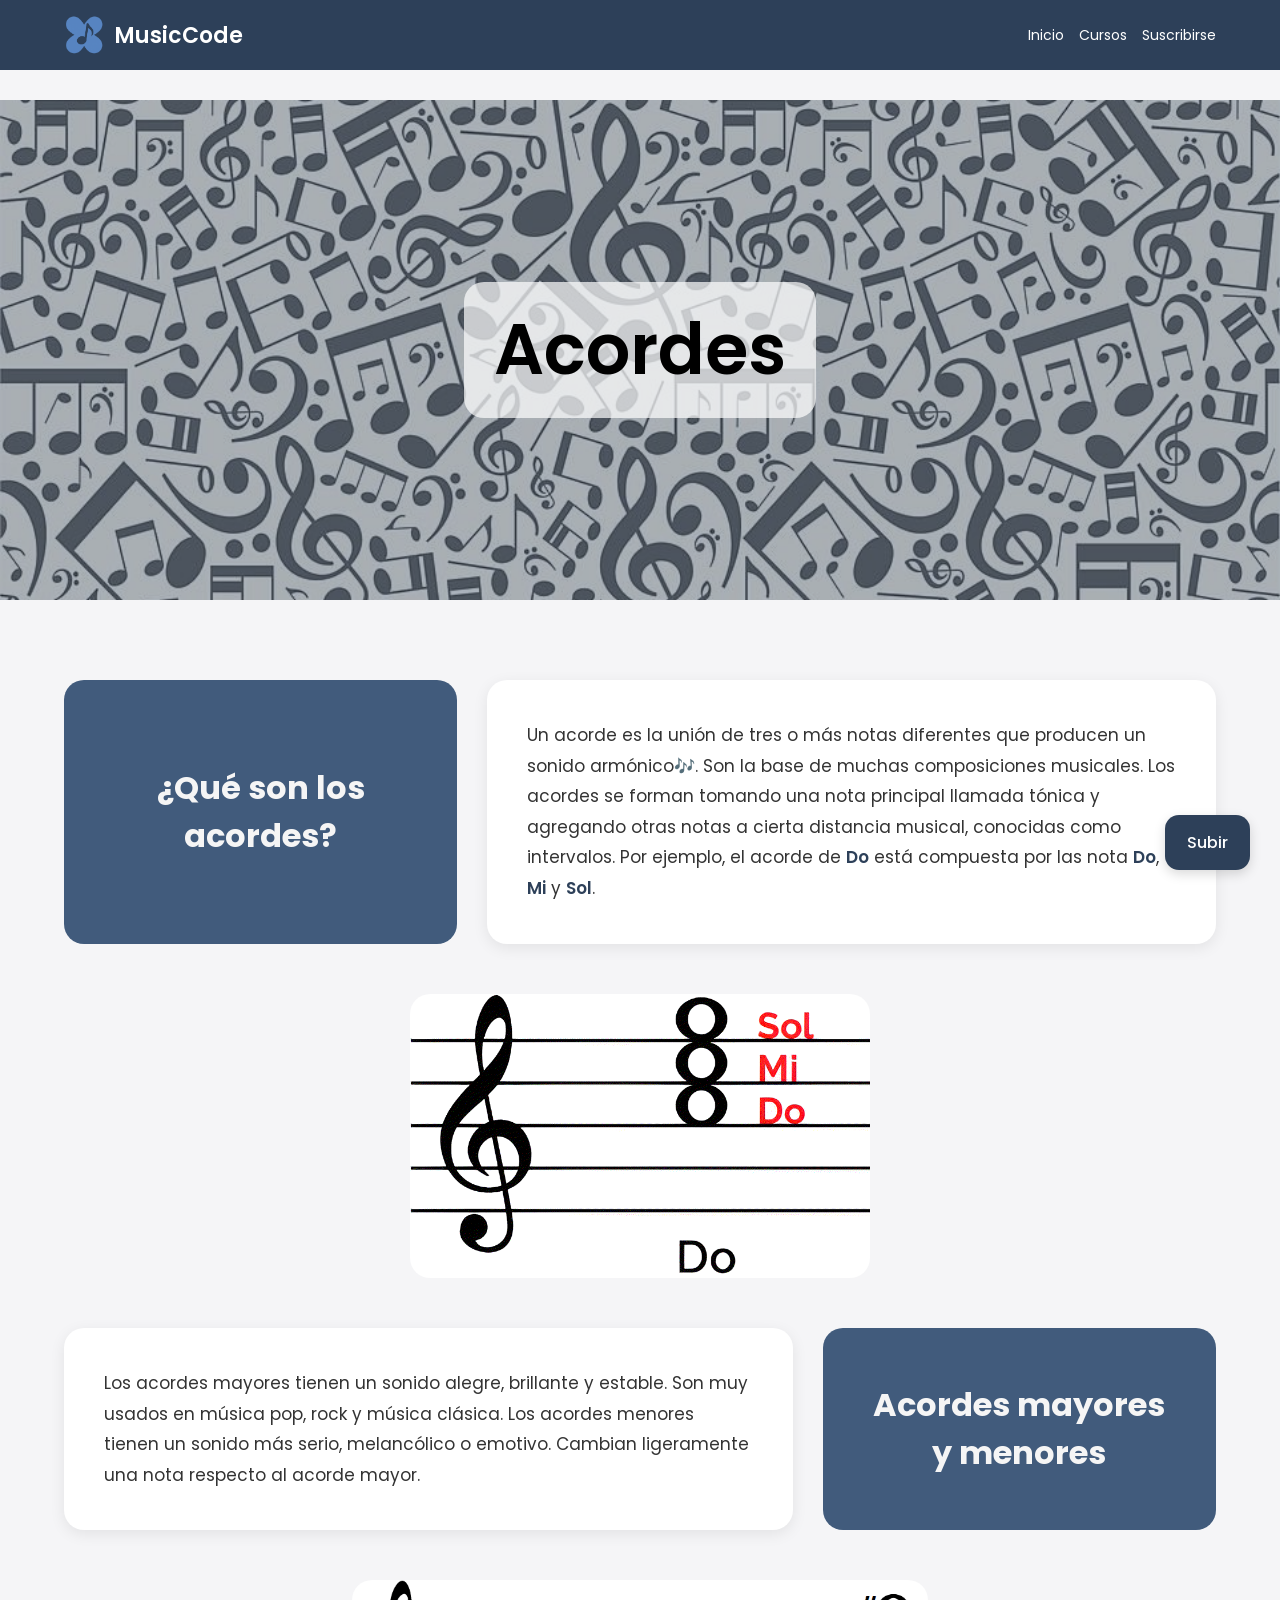
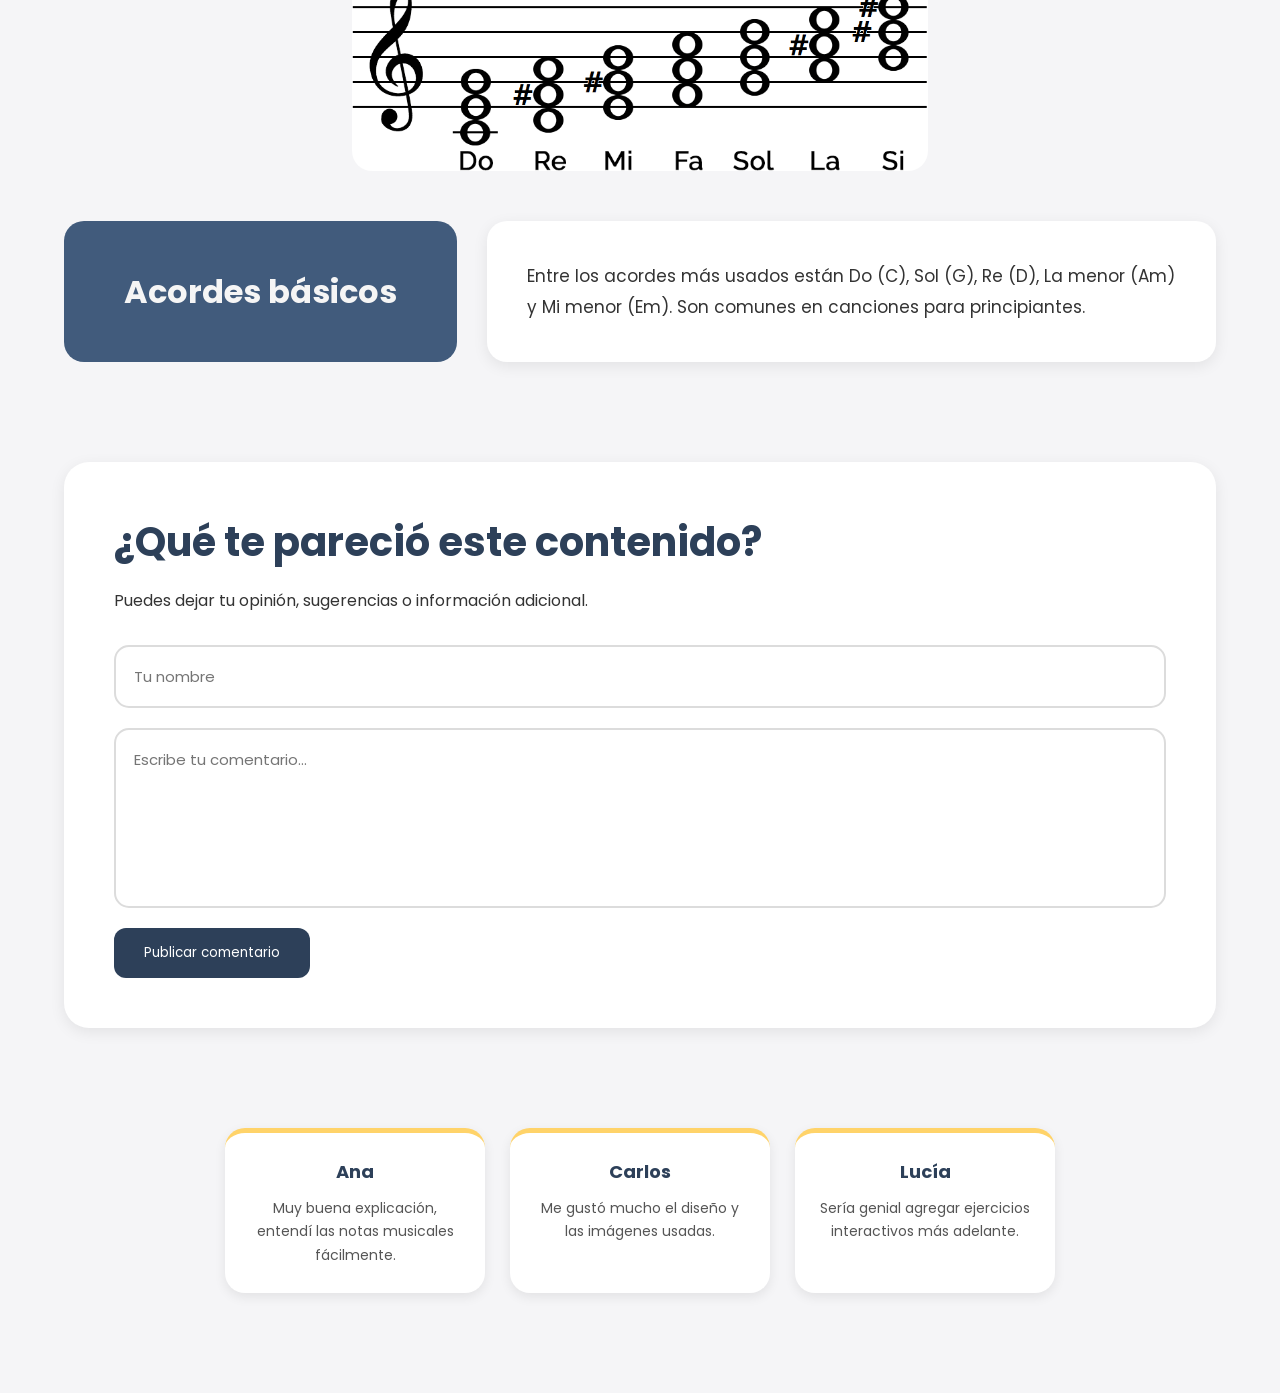
==== subpáginas/acordes.html @ dd3a49ca "Add files via upload" ====
<!DOCTYPE html>
<html lang="es">

<head>
    <meta charset="UTF-8">
    <meta name="viewport" content="width=device-width, initial-scale=1.0">
    <title>Acordes - Music Code</title>
    <link rel="shortcut icon" href="../img/111.ico" type="x-icon">
    <link rel="stylesheet" href="../css/estiloAcordes.css">
    <link href="https://fonts.googleapis.com/css2?family=Poppins:wght@300;400;600&display=swap" rel="stylesheet">
</head>

<body id="top">
    <!-- nav -->
    <nav>
        <div class="contenedor-nav">
            <div class="logo">
                <img src="../img/111.ico" alt="MusicCode">
                <span>MusicCode</span>
            </div>
            <button class="menu-toggle" aria-label="Abrir menú">☰</button>
            <div class="nav-links">
                <a href="../index.html#inicio" class="nav-link">Inicio</a>
                <a href="../index.html#cursos" class="nav-link">Cursos</a>
                <a href="../subpáginas/Suscribirse.html" class="nav-link">Suscribirse</a>
            </div>
        </div>
    </nav>

    <!-- HERO -->

    <section class="hero">

        <div class="overlay"></div>

        <div class="hero-texto">
            <h1>Acordes</h1>
        </div>

    </section>


    <!-- INFOGRAFÍA -->

    <section class="infografia">

        <!-- BLOQUE 1 -->

        <div class="bloque-info">

            <div class="subtitulo-box">
                <h2>¿Qué son los acordes?</h2>
            </div>

            <div class="texto-info">
                <p>
                    Un acorde es la unión de tres o más notas diferentes que producen un sonido armónico🎶. Son la base
                    de muchas composiciones musicales.
                    Los acordes se forman tomando una nota principal llamada tónica y agregando otras notas a cierta
                    distancia musical, conocidas como intervalos. Por ejemplo, el acorde de
                    <span class="nota">Do</span> está compuesta por las nota
                    <span class="nota">Do</span>,
                    <span class="nota">Mi</span> y
                    <span class="nota">Sol</span>.

                </p>
            </div>

        </div>

        <img src="../img/acordes2.png" class="imagen-extra-variable">

        <!-- BLOQUE 2 -->

        <div class="bloque-info reversa">

            <div class="subtitulo-box">
                <h2>Acordes mayores y menores</h2>
            </div>

            <div class="texto-info">
                <p>
                    Los acordes mayores tienen un sonido alegre, brillante y estable. Son muy usados en música pop, rock
                    y música clásica.
                    Los acordes menores tienen un sonido más serio, melancólico o emotivo. Cambian ligeramente una nota
                    respecto al acorde mayor.
                </p>
            </div>

        </div>

        <img src="../img/acordes3.png" class="imagen-extra">

        <!-- BLOQUE 3 -->

        <div class="bloque-info">

            <div class="subtitulo-box">
                <h2>Acordes básicos</h2>
            </div>

            <div class="texto-info">
                <p>
                    Entre los acordes más usados están Do (C), Sol (G), Re (D), La menor (Am) y Mi menor (Em). Son
                    comunes en canciones para principiantes.
                </p>
            </div>

        </div>


    </section>

    <!-- COMENTARIOS -->

    <section class="comentarios">

        <h2>¿Qué te pareció este contenido?</h2>

        <p class="comentario-texto">
            Puedes dejar tu opinión, sugerencias o información adicional.
        </p>

        <form class="form-comentarios" id="formComentarios">

            <input type="text" placeholder="Tu nombre" id="inputNombre">
            <textarea placeholder="Escribe tu comentario..." id="inputComentario"></textarea>

            <button type="submit" id="btnPublicar">Publicar comentario</button>
        </form>

    </section>

    <div class="lista-comentarios">

        <div class="comentario-ejemplo">
            <h4>Ana</h4>
            <p>
                Muy buena explicación, entendí las notas musicales fácilmente.
            </p>
        </div>

        <div class="comentario-ejemplo">
            <h4>Carlos</h4>
            <p>
                Me gustó mucho el diseño y las imágenes usadas.
            </p>
        </div>

        <div class="comentario-ejemplo">
            <h4>Lucía</h4>
            <p>
                Sería genial agregar ejercicios interactivos más adelante.
            </p>
        </div>

    </div>

    </div>
    <a href="#top" class="btn-arriba">Subir</a>
    <script src="../js/app.js"></script>
    <script src="../js/comentarios.js"></script>
</body>

</html>
---- css/estiloAcordes.css ----
* {
    margin: 0;
    padding: 0;
    box-sizing: border-box;
}
.menu-toggle {
    display: none; /* Oculto en escritorio */
    background: none;
    border: none;
    color: white;
    font-size: 28px;
    cursor: pointer;
}
/* GENERAL */
body {
    background-color: #f5f5f7;
    color: #333;
    font-family: 'Poppins', sans-serif;
    padding-top: 100px;
    padding-bottom: 100px;
}

/* Nav */
nav {
    background-color: #2d4059;
    position: fixed;
    top: 0;
    width: 100%;
    z-index: 1000;
    padding: 15px 0;
}

.contenedor-nav {
    display: flex;
    justify-content: space-between;
    align-items: center;
    width: 90%;
    margin: auto;
}

.logo {
    display: flex;
    align-items: center;
    gap: 10px;
}

.logo img {
    width: 40px;
}

.logo span {
    color: white;
    font-size: 22px;
    font-weight: 600;
}

.nav-links {
    display: flex;
    gap: 15px;
}

.nav-link {
    color: #fff;
    text-decoration: none;
    font-size: 14px;
    transition: 0.3s;
}

.nav-link:hover {
    color: #ffd369;
}

/* HERO */

.hero {
    position: relative;
    height: 500px;
    background-image: url('../img/notas.jpg');
    background-size: cover;
    background-position: center;
    display: flex;
    justify-content: center;
    align-items: center;
}

.overlay {
    position: absolute;
    width: 100%;
    height: 100%;
    background-color: #2d405965;
}

.hero-texto {
    position: relative;
    z-index: 2;
}

.hero-texto h1 {
    color: #000000;
    font-size: 70px;
    font-weight: 600;
    text-align: center;

    background-color: rgba(255, 255, 255, 0.699);
    padding: 15px 30px;
    border-radius: 20px;

    display: inline-block;
}

/* INFOGRAFÍA */

.infografia {
    width: 90%;
    margin: 80px auto;
    display: flex;
    flex-direction: column;
    gap: 50px;
}

.bloque-info {
    display: flex;
    align-items: stretch;
    gap: 30px;
}

.reversa {
    flex-direction: row-reverse;
}

.subtitulo-box {
    width: 35%;
    background-color: #415b7c;
    color: rgb(245, 245, 245);
    border-radius: 20px;
    padding: 40px;
    display: flex;
    justify-content: center;
    align-items: center;
}

.subtitulo-box h2 {
    font-size: 32px;
    text-align: center;
}

.texto-info {
    width: 65%;
    background-color: white;
    padding: 40px;
    border-radius: 20px;
    box-shadow: 0px 4px 15px rgba(0, 0, 0, 0.08);
    display: flex;
    align-items: center;
}

.texto-info p {
    line-height: 1.8;
    font-size: 17px;
}

/* RESPONSIVE */

@media(max-width: 900px) {

    .bloque-info {
        flex-direction: column;
    }

    .reversa {
        flex-direction: column;
    }

    .subtitulo-box,
    .texto-info {
        width: 100%;
    }

    .hero-texto h1 {
        font-size: 45px;
    }

}
@media (max-width: 768px) {
    .menu-toggle {
        display: block;
    }
    .nav-links {
        display: none;
        flex-direction: column;
        width: 100%;
        background-color: #2d4059;
        position: absolute;
        top: 70px;
        left: 0;
        padding: 20px;
        text-align: center;
    }
    .nav-links.active {
        display: flex;
    }
}

.imagen-extra {
    width: 50%;
    border-radius: 20px;
    display: block;
    margin: auto;
}

.imagen-extra-variable {
    width: 40%;
    border-radius: 20px;
    display: block;
    margin: auto;
}

.nota {
    color: #2d4059;
    font-weight: 600;
}

/* COMENTARIOS */

.comentarios{
    width: 90%;
    margin: 100px auto;
    background-color: white;
    padding: 50px;
    border-radius: 25px;
    box-shadow: 0px 4px 15px rgba(0,0,0,0.08);
}

.comentarios h2{
    font-size: 40px;
    color: #2d4059;
    margin-bottom: 15px;
}

.comentario-texto{
    margin-bottom: 30px;
    line-height: 1.7;
}

.form-comentarios{
    display: flex;
    flex-direction: column;
    gap: 20px;
}

.form-comentarios input,
.form-comentarios textarea{
    width: 100%;
    padding: 18px;
    border: 2px solid #dcdcdc;
    border-radius: 15px;
    font-family: 'Poppins', sans-serif;
    font-size: 15px;
}

.form-comentarios textarea{
    height: 180px;
    resize: none;
}

.form-comentarios input:focus,
.form-comentarios textarea:focus{
    outline: none;
    border-color: #ffd369;
}

.form-comentarios button{
    width: fit-content;
    padding: 15px 30px;
    background-color: #2d4059;
    color: white;
    border: none;
    border-radius: 12px;
    cursor: pointer;
    transition: 0.3s;
    font-family: 'Poppins', sans-serif;
}

.form-comentarios button:hover{
    background-color: #ffd369;
    color: #2d4059;
    transform: translateY(-3px);
}

/* LISTA DE COMENTARIOS */

.lista-comentarios{
    margin-top: 40px;
    display: flex;
    justify-content: center;
    gap: 25px;
    flex-wrap: wrap;
}

/* CUADRO DEL COMENTARIO */

.comentario-ejemplo{
    width: 260px;
    background-color: white;
    padding: 25px;
    border-radius: 20px;
    box-shadow: 0px 4px 12px rgba(0,0,0,0.08);
    text-align: center;
    transition: 0.3s;
    border-top: 5px solid #ffd369;
}

.comentario-ejemplo:hover{
    transform: translateY(-5px);
}

/* NOMBRE */

.comentario-ejemplo h4{
    color: #2d4059;
    margin-bottom: 12px;
    font-size: 18px;
}

/* TEXTO */

.comentario-ejemplo p{
    font-size: 14px;
    line-height: 1.7;
    color: #555;
}

/* BOTÓN VOLVER ARRIBA */

.btn-arriba{
    position: fixed;
    bottom: 30px;
    right: 30px;

    background-color: #2d4059;
    color: white;

    padding: 15px 22px;

    border-radius: 14px;

    text-decoration: none;

    font-weight: 500;

    box-shadow: 0px 4px 12px rgba(0,0,0,0.15);

    transition: 0.3s;

    z-index: 1000;
}

.btn-arriba:hover{
    background-color: #ffd369;
    color: #2d4059;

    transform: translateY(-4px);
}
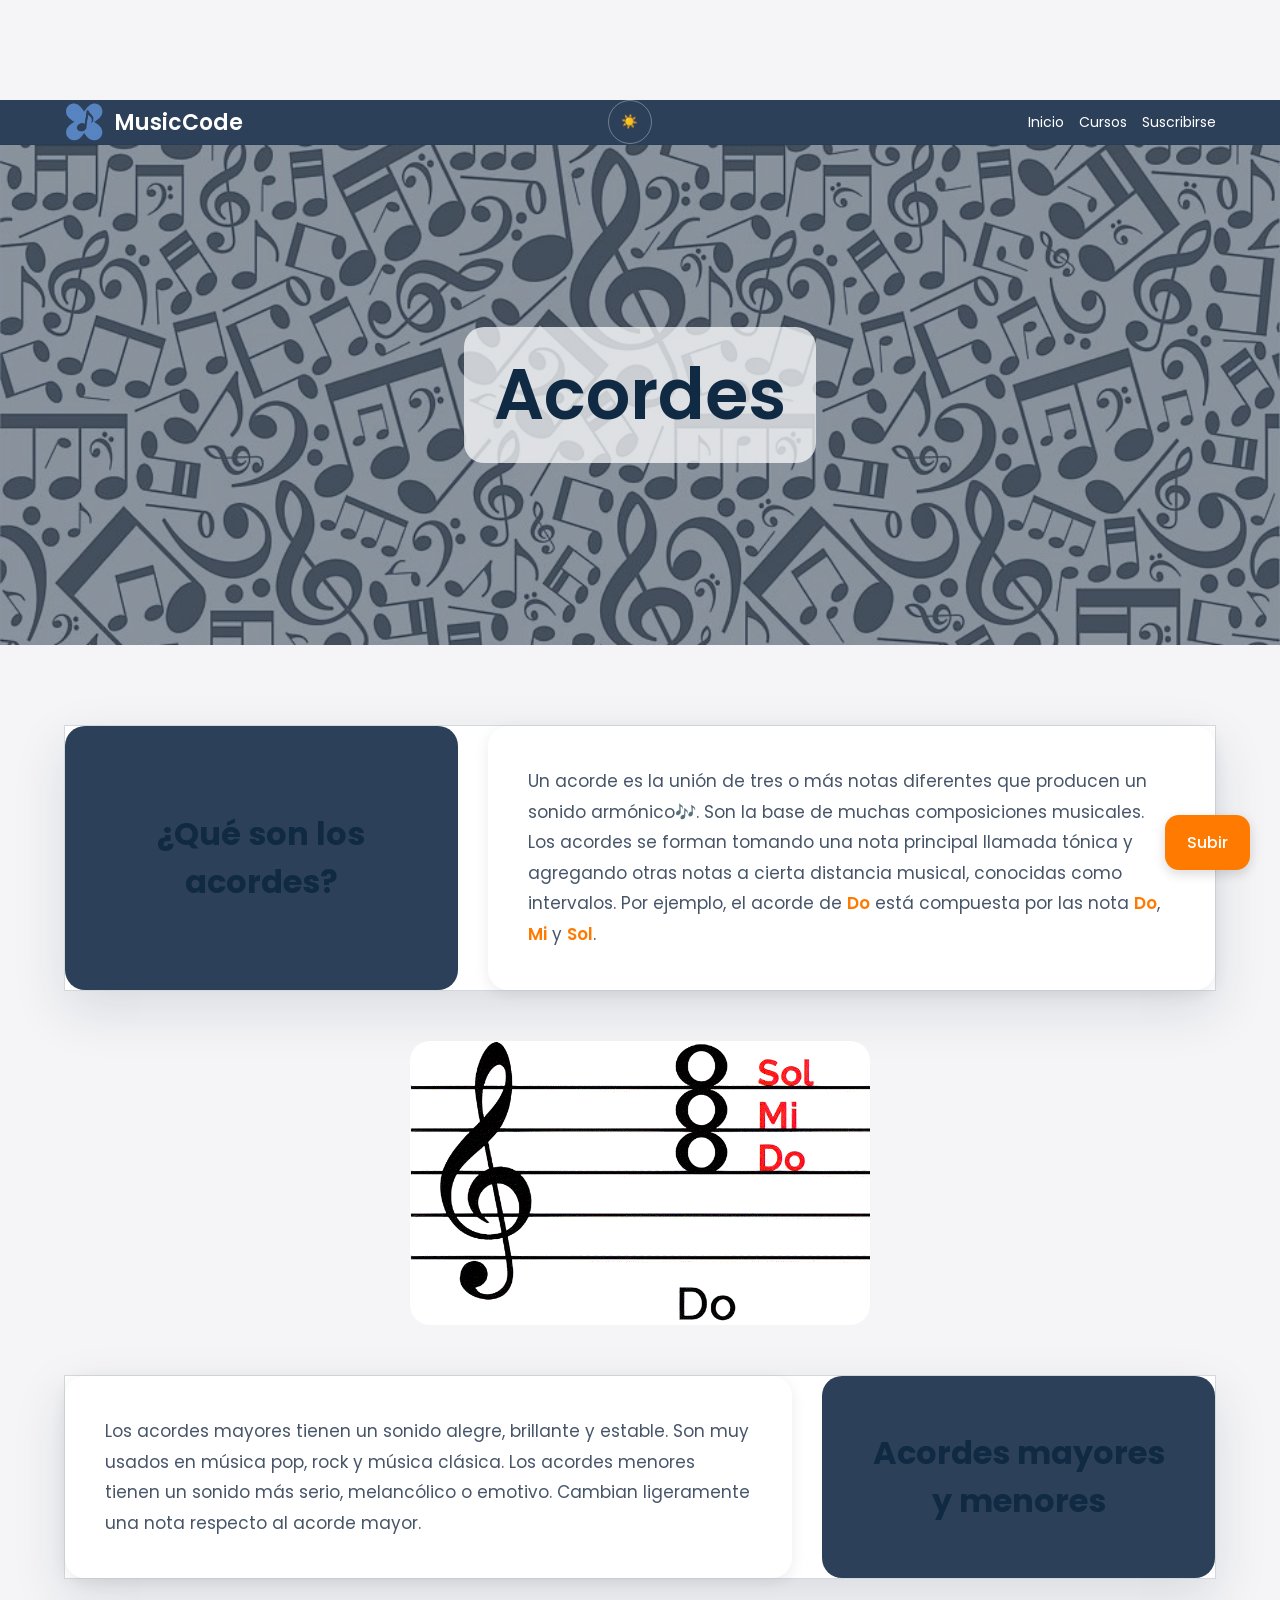
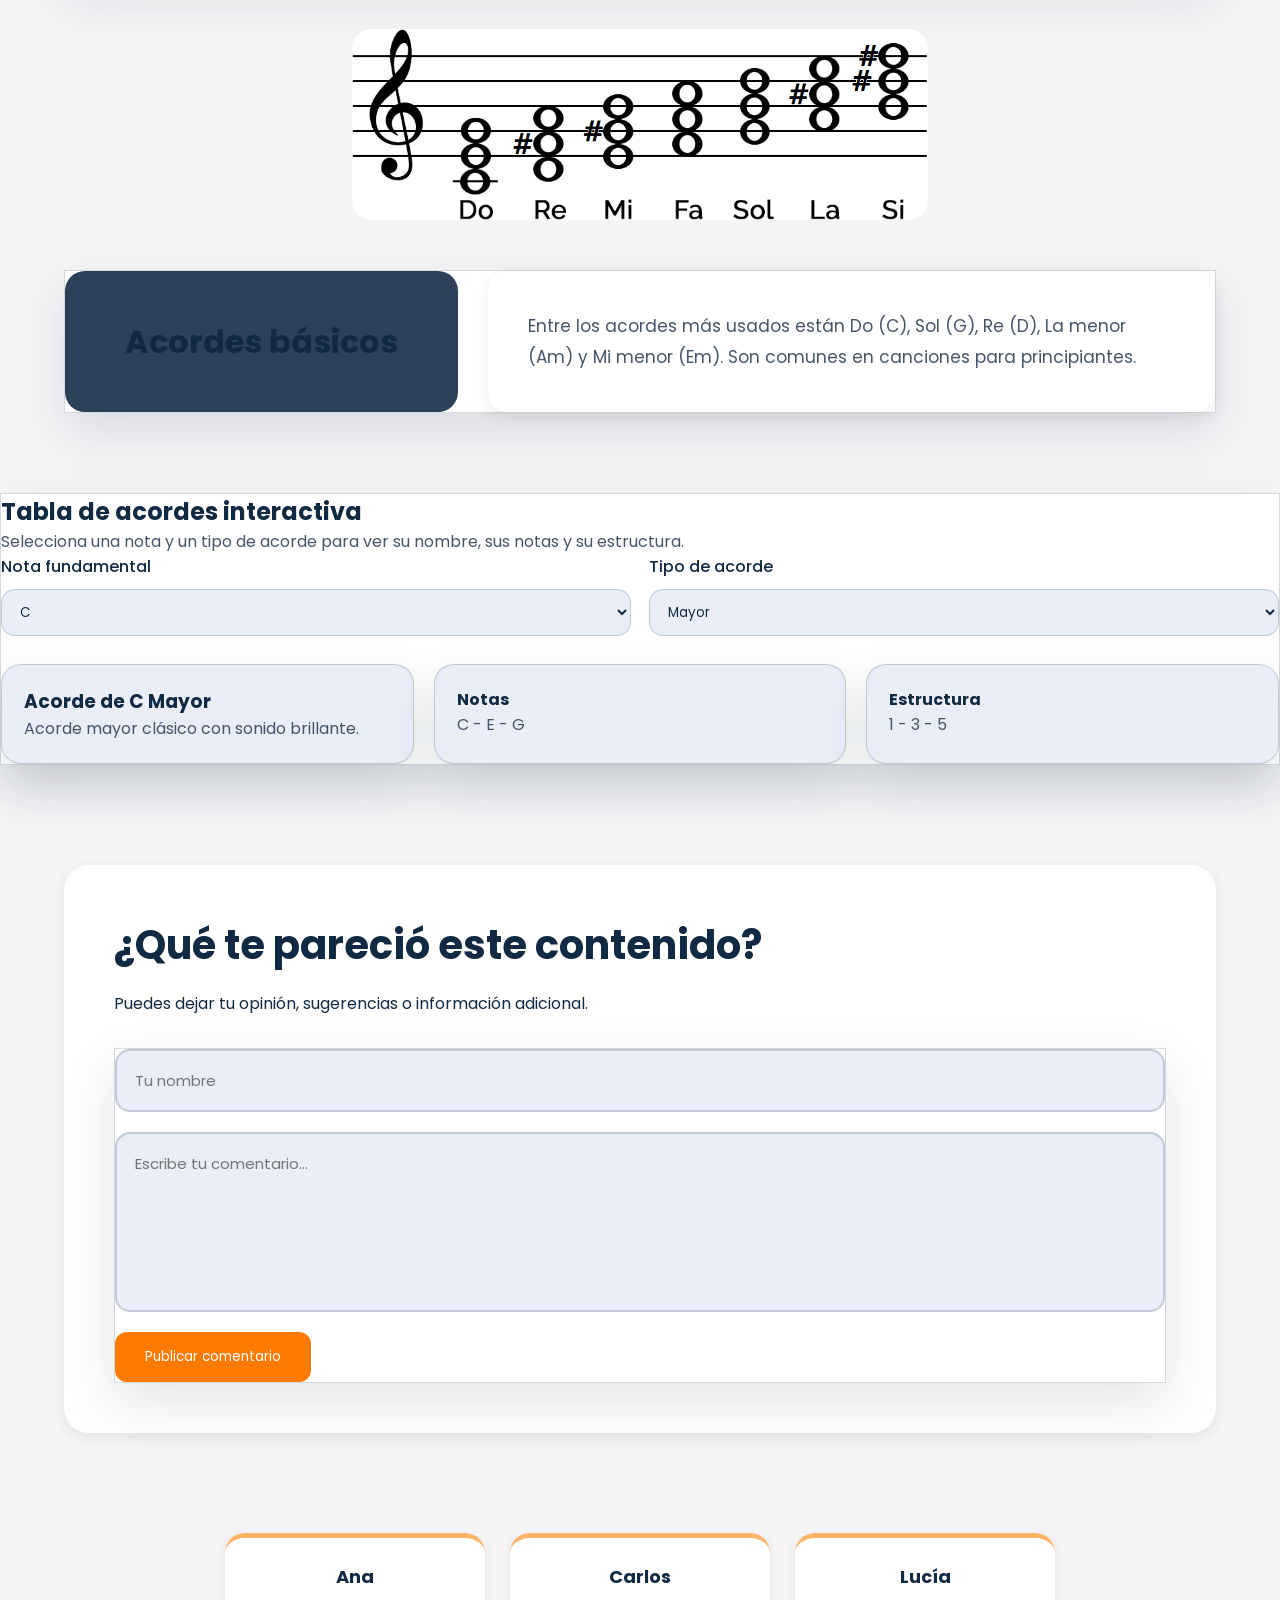
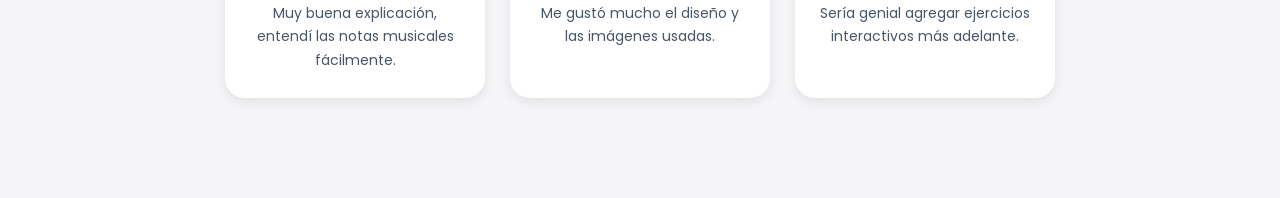
==== commit 7706cdb3: "commit inicial" ====
--- a/subpáginas/acordes.html
+++ b/subpáginas/acordes.html
@@ -1,165 +1,227 @@
-<!DOCTYPE html>
-<html lang="es">
-
-<head>
-    <meta charset="UTF-8">
-    <meta name="viewport" content="width=device-width, initial-scale=1.0">
-    <title>Acordes - Music Code</title>
-    <link rel="shortcut icon" href="../img/111.ico" type="x-icon">
-    <link rel="stylesheet" href="../css/estiloAcordes.css">
-    <link href="https://fonts.googleapis.com/css2?family=Poppins:wght@300;400;600&display=swap" rel="stylesheet">
-</head>
-
-<body id="top">
-    <!-- nav -->
-    <nav>
-        <div class="contenedor-nav">
-            <div class="logo">
-                <img src="../img/111.ico" alt="MusicCode">
-                <span>MusicCode</span>
-            </div>
-            <button class="menu-toggle" aria-label="Abrir menú">☰</button>
-            <div class="nav-links">
-                <a href="../index.html#inicio" class="nav-link">Inicio</a>
-                <a href="../index.html#cursos" class="nav-link">Cursos</a>
-                <a href="../subpáginas/Suscribirse.html" class="nav-link">Suscribirse</a>
-            </div>
-        </div>
-    </nav>
-
-    <!-- HERO -->
-
-    <section class="hero">
-
-        <div class="overlay"></div>
-
-        <div class="hero-texto">
-            <h1>Acordes</h1>
-        </div>
-
-    </section>
-
-
-    <!-- INFOGRAFÍA -->
-
-    <section class="infografia">
-
-        <!-- BLOQUE 1 -->
-
-        <div class="bloque-info">
-
-            <div class="subtitulo-box">
-                <h2>¿Qué son los acordes?</h2>
-            </div>
-
-            <div class="texto-info">
-                <p>
-                    Un acorde es la unión de tres o más notas diferentes que producen un sonido armónico🎶. Son la base
-                    de muchas composiciones musicales.
-                    Los acordes se forman tomando una nota principal llamada tónica y agregando otras notas a cierta
-                    distancia musical, conocidas como intervalos. Por ejemplo, el acorde de
-                    <span class="nota">Do</span> está compuesta por las nota
-                    <span class="nota">Do</span>,
-                    <span class="nota">Mi</span> y
-                    <span class="nota">Sol</span>.
-
-                </p>
-            </div>
-
-        </div>
-
-        <img src="../img/acordes2.png" class="imagen-extra-variable">
-
-        <!-- BLOQUE 2 -->
-
-        <div class="bloque-info reversa">
-
-            <div class="subtitulo-box">
-                <h2>Acordes mayores y menores</h2>
-            </div>
-
-            <div class="texto-info">
-                <p>
-                    Los acordes mayores tienen un sonido alegre, brillante y estable. Son muy usados en música pop, rock
-                    y música clásica.
-                    Los acordes menores tienen un sonido más serio, melancólico o emotivo. Cambian ligeramente una nota
-                    respecto al acorde mayor.
-                </p>
-            </div>
-
-        </div>
-
-        <img src="../img/acordes3.png" class="imagen-extra">
-
-        <!-- BLOQUE 3 -->
-
-        <div class="bloque-info">
-
-            <div class="subtitulo-box">
-                <h2>Acordes básicos</h2>
-            </div>
-
-            <div class="texto-info">
-                <p>
-                    Entre los acordes más usados están Do (C), Sol (G), Re (D), La menor (Am) y Mi menor (Em). Son
-                    comunes en canciones para principiantes.
-                </p>
-            </div>
-
-        </div>
-
-
-    </section>
-
-    <!-- COMENTARIOS -->
-
-    <section class="comentarios">
-
-        <h2>¿Qué te pareció este contenido?</h2>
-
-        <p class="comentario-texto">
-            Puedes dejar tu opinión, sugerencias o información adicional.
-        </p>
-
-        <form class="form-comentarios" id="formComentarios">
-
-            <input type="text" placeholder="Tu nombre" id="inputNombre">
-            <textarea placeholder="Escribe tu comentario..." id="inputComentario"></textarea>
-
-            <button type="submit" id="btnPublicar">Publicar comentario</button>
-        </form>
-
-    </section>
-
-    <div class="lista-comentarios">
-
-        <div class="comentario-ejemplo">
-            <h4>Ana</h4>
-            <p>
-                Muy buena explicación, entendí las notas musicales fácilmente.
-            </p>
-        </div>
-
-        <div class="comentario-ejemplo">
-            <h4>Carlos</h4>
-            <p>
-                Me gustó mucho el diseño y las imágenes usadas.
-            </p>
-        </div>
-
-        <div class="comentario-ejemplo">
-            <h4>Lucía</h4>
-            <p>
-                Sería genial agregar ejercicios interactivos más adelante.
-            </p>
-        </div>
-
-    </div>
-
-    </div>
-    <a href="#top" class="btn-arriba">Subir</a>
-    <script src="../js/app.js"></script>
-    <script src="../js/comentarios.js"></script>
-</body>
-
+<!DOCTYPE html>
+<html lang="es">
+
+<head>
+    <meta charset="UTF-8">
+    <meta name="viewport" content="width=device-width, initial-scale=1.0">
+    <title>Acordes - Music Code</title>
+    <link rel="shortcut icon" href="/img/111.ico" type="x-icon">
+    <link rel="stylesheet" href="/css/estiloAcordes.css">
+    <link href="https://fonts.googleapis.com/css2?family=Poppins:wght@300;400;600&display=swap" rel="stylesheet">
+</head>
+
+<body id="top">
+    <!-- nav -->
+    <nav>
+        <div class="contenedor-nav">
+            <div class="logo">
+                <img src="/img/111.ico" alt="MusicCode">
+                <span>MusicCode</span>
+            </div>
+            <button class="theme-toggle" id="themeToggle" aria-label="Activar modo oscuro" title="Cambiar tema">
+                <span class="icon-sun" aria-hidden="true">☀️</span>
+                <span class="icon-moon" aria-hidden="true">🌙</span>
+            </button>
+            <button class="menu-toggle" aria-label="Abrir menú">☰</button>
+            <div class="nav-links">
+                <a href="/index.html#inicio" class="nav-link">Inicio</a>
+                <a href="/index.html#cursos" class="nav-link">Cursos</a>
+                <a href="/subpáginas/Suscribirse.html" class="nav-link">Suscribirse</a>
+            </div>
+        </div>
+    </nav>
+
+    <!-- HERO -->
+
+    <section class="hero">
+
+        <div class="overlay"></div>
+
+        <div class="hero-texto">
+            <h1>Acordes</h1>
+        </div>
+
+    </section>
+
+
+    <!-- INFOGRAFÍA -->
+
+    <section class="infografia">
+
+        <!-- BLOQUE 1 -->
+
+        <div class="bloque-info">
+
+            <div class="subtitulo-box">
+                <h2>¿Qué son los acordes?</h2>
+            </div>
+
+            <div class="texto-info">
+                <p>
+                    Un acorde es la unión de tres o más notas diferentes que producen un sonido armónico🎶. Son la base
+                    de muchas composiciones musicales.
+                    Los acordes se forman tomando una nota principal llamada tónica y agregando otras notas a cierta
+                    distancia musical, conocidas como intervalos. Por ejemplo, el acorde de
+                    <span class="nota">Do</span> está compuesta por las nota
+                    <span class="nota">Do</span>,
+                    <span class="nota">Mi</span> y
+                    <span class="nota">Sol</span>.
+
+                </p>
+            </div>
+
+        </div>
+
+        <img src="/img/acordes2.png" class="imagen-extra-variable">
+
+        <!-- BLOQUE 2 -->
+
+        <div class="bloque-info reversa">
+
+            <div class="subtitulo-box">
+                <h2>Acordes mayores y menores</h2>
+            </div>
+
+            <div class="texto-info">
+                <p>
+                    Los acordes mayores tienen un sonido alegre, brillante y estable. Son muy usados en música pop, rock
+                    y música clásica.
+                    Los acordes menores tienen un sonido más serio, melancólico o emotivo. Cambian ligeramente una nota
+                    respecto al acorde mayor.
+                </p>
+            </div>
+
+        </div>
+
+        <img src="/img/acordes3.png" class="imagen-extra">
+
+        <!-- BLOQUE 3 -->
+
+        <div class="bloque-info">
+
+            <div class="subtitulo-box">
+                <h2>Acordes básicos</h2>
+            </div>
+
+            <div class="texto-info">
+                <p>
+                    Entre los acordes más usados están Do (C), Sol (G), Re (D), La menor (Am) y Mi menor (Em). Son
+                    comunes en canciones para principiantes.
+                </p>
+            </div>
+
+        </div>
+
+
+    </section>
+
+    <section class="interactive-panel acordes-panel" aria-labelledby="acordesPanelTitle">
+        <div class="panel-header">
+            <h2 id="acordesPanelTitle">Tabla de acordes interactiva</h2>
+            <p>Selecciona una nota y un tipo de acorde para ver su nombre, sus notas y su estructura.</p>
+        </div>
+
+        <div class="panel-controls">
+            <label>
+                Nota fundamental
+                <select id="chordRoot">
+                    <option value="C">C</option>
+                    <option value="C#">C#</option>
+                    <option value="D">D</option>
+                    <option value="D#">D#</option>
+                    <option value="E">E</option>
+                    <option value="F">F</option>
+                    <option value="F#">F#</option>
+                    <option value="G">G</option>
+                    <option value="G#">G#</option>
+                    <option value="A">A</option>
+                    <option value="A#">A#</option>
+                    <option value="B">B</option>
+                </select>
+            </label>
+
+            <label>
+                Tipo de acorde
+                <select id="chordType">
+                    <option value="Mayor">Mayor</option>
+                    <option value="Menor">Menor</option>
+                    <option value="Mayor7">Mayor 7</option>
+                    <option value="Menor7">Menor 7</option>
+                    <option value="Dominante7">Dominante 7</option>
+                    <option value="Disminuido">Disminuido</option>
+                    <option value="Aumentado">Aumentado</option>
+                </select>
+            </label>
+        </div>
+
+        <div class="chord-result">
+            <article class="card">
+                <h3 id="chordName">Acorde de C Mayor</h3>
+                <p id="chordDescription">Selecciona una nota y tipo de acorde para ver la información.</p>
+            </article>
+
+            <article class="card">
+                <h4>Notas</h4>
+                <p id="chordNotes">C - E - G</p>
+            </article>
+
+            <article class="card">
+                <h4>Estructura</h4>
+                <p id="chordFormula">1 - 3 - 5</p>
+            </article>
+        </div>
+    </section>
+
+    <!-- COMENTARIOS -->
+
+    <section class="comentarios">
+
+        <h2>¿Qué te pareció este contenido?</h2>
+
+        <p class="comentario-texto">
+            Puedes dejar tu opinión, sugerencias o información adicional.
+        </p>
+
+        <form class="form-comentarios" id="formComentarios">
+
+            <input type="text" placeholder="Tu nombre" id="inputNombre">
+            <textarea placeholder="Escribe tu comentario..." id="inputComentario"></textarea>
+
+            <button type="submit" id="btnPublicar">Publicar comentario</button>
+        </form>
+
+    </section>
+
+    <div class="lista-comentarios">
+
+        <div class="comentario-ejemplo">
+            <h4>Ana</h4>
+            <p>
+                Muy buena explicación, entendí las notas musicales fácilmente.
+            </p>
+        </div>
+
+        <div class="comentario-ejemplo">
+            <h4>Carlos</h4>
+            <p>
+                Me gustó mucho el diseño y las imágenes usadas.
+            </p>
+        </div>
+
+        <div class="comentario-ejemplo">
+            <h4>Lucía</h4>
+            <p>
+                Sería genial agregar ejercicios interactivos más adelante.
+            </p>
+        </div>
+
+    </div>
+
+    </div>
+    <a href="#top" class="btn-arriba">Subir</a>
+    <script src="/js/app.js"></script>
+    <script src="/js/comentarios.js"></script>
+    <script src="/js/interactivo.js"></script>
+</body>
+
 </html>
--- a/css/estiloAcordes.css
+++ b/css/estiloAcordes.css
@@ -1,363 +1,550 @@
-* {
-    margin: 0;
-    padding: 0;
-    box-sizing: border-box;
-}
-.menu-toggle {
-    display: none; /* Oculto en escritorio */
-    background: none;
-    border: none;
-    color: white;
-    font-size: 28px;
-    cursor: pointer;
-}
-/* GENERAL */
-body {
-    background-color: #f5f5f7;
-    color: #333;
-    font-family: 'Poppins', sans-serif;
-    padding-top: 100px;
-    padding-bottom: 100px;
-}
-
-/* Nav */
-nav {
-    background-color: #2d4059;
-    position: fixed;
-    top: 0;
-    width: 100%;
-    z-index: 1000;
-    padding: 15px 0;
-}
-
-.contenedor-nav {
-    display: flex;
-    justify-content: space-between;
-    align-items: center;
-    width: 90%;
-    margin: auto;
-}
-
-.logo {
-    display: flex;
-    align-items: center;
-    gap: 10px;
-}
-
-.logo img {
-    width: 40px;
-}
-
-.logo span {
-    color: white;
-    font-size: 22px;
-    font-weight: 600;
-}
-
-.nav-links {
-    display: flex;
-    gap: 15px;
-}
-
-.nav-link {
-    color: #fff;
-    text-decoration: none;
-    font-size: 14px;
-    transition: 0.3s;
-}
-
-.nav-link:hover {
-    color: #ffd369;
-}
-
-/* HERO */
-
-.hero {
-    position: relative;
-    height: 500px;
-    background-image: url('../img/notas.jpg');
-    background-size: cover;
-    background-position: center;
-    display: flex;
-    justify-content: center;
-    align-items: center;
-}
-
-.overlay {
-    position: absolute;
-    width: 100%;
-    height: 100%;
-    background-color: #2d405965;
-}
-
-.hero-texto {
-    position: relative;
-    z-index: 2;
-}
-
-.hero-texto h1 {
-    color: #000000;
-    font-size: 70px;
-    font-weight: 600;
-    text-align: center;
-
-    background-color: rgba(255, 255, 255, 0.699);
-    padding: 15px 30px;
-    border-radius: 20px;
-
-    display: inline-block;
-}
-
-/* INFOGRAFÍA */
-
-.infografia {
-    width: 90%;
-    margin: 80px auto;
-    display: flex;
-    flex-direction: column;
-    gap: 50px;
-}
-
-.bloque-info {
-    display: flex;
-    align-items: stretch;
-    gap: 30px;
-}
-
-.reversa {
-    flex-direction: row-reverse;
-}
-
-.subtitulo-box {
-    width: 35%;
-    background-color: #415b7c;
-    color: rgb(245, 245, 245);
-    border-radius: 20px;
-    padding: 40px;
-    display: flex;
-    justify-content: center;
-    align-items: center;
-}
-
-.subtitulo-box h2 {
-    font-size: 32px;
-    text-align: center;
-}
-
-.texto-info {
-    width: 65%;
-    background-color: white;
-    padding: 40px;
-    border-radius: 20px;
-    box-shadow: 0px 4px 15px rgba(0, 0, 0, 0.08);
-    display: flex;
-    align-items: center;
-}
-
-.texto-info p {
-    line-height: 1.8;
-    font-size: 17px;
-}
-
-/* RESPONSIVE */
-
-@media(max-width: 900px) {
-
-    .bloque-info {
-        flex-direction: column;
-    }
-
-    .reversa {
-        flex-direction: column;
-    }
-
-    .subtitulo-box,
-    .texto-info {
-        width: 100%;
-    }
-
-    .hero-texto h1 {
-        font-size: 45px;
-    }
-
-}
-@media (max-width: 768px) {
-    .menu-toggle {
-        display: block;
-    }
-    .nav-links {
-        display: none;
-        flex-direction: column;
-        width: 100%;
-        background-color: #2d4059;
-        position: absolute;
-        top: 70px;
-        left: 0;
-        padding: 20px;
-        text-align: center;
-    }
-    .nav-links.active {
-        display: flex;
-    }
-}
-
-.imagen-extra {
-    width: 50%;
-    border-radius: 20px;
-    display: block;
-    margin: auto;
-}
-
-.imagen-extra-variable {
-    width: 40%;
-    border-radius: 20px;
-    display: block;
-    margin: auto;
-}
-
-.nota {
-    color: #2d4059;
-    font-weight: 600;
-}
-
-/* COMENTARIOS */
-
-.comentarios{
-    width: 90%;
-    margin: 100px auto;
-    background-color: white;
-    padding: 50px;
-    border-radius: 25px;
-    box-shadow: 0px 4px 15px rgba(0,0,0,0.08);
-}
-
-.comentarios h2{
-    font-size: 40px;
-    color: #2d4059;
-    margin-bottom: 15px;
-}
-
-.comentario-texto{
-    margin-bottom: 30px;
-    line-height: 1.7;
-}
-
-.form-comentarios{
-    display: flex;
-    flex-direction: column;
-    gap: 20px;
-}
-
-.form-comentarios input,
-.form-comentarios textarea{
-    width: 100%;
-    padding: 18px;
-    border: 2px solid #dcdcdc;
-    border-radius: 15px;
-    font-family: 'Poppins', sans-serif;
-    font-size: 15px;
-}
-
-.form-comentarios textarea{
-    height: 180px;
-    resize: none;
-}
-
-.form-comentarios input:focus,
-.form-comentarios textarea:focus{
-    outline: none;
-    border-color: #ffd369;
-}
-
-.form-comentarios button{
-    width: fit-content;
-    padding: 15px 30px;
-    background-color: #2d4059;
-    color: white;
-    border: none;
-    border-radius: 12px;
-    cursor: pointer;
-    transition: 0.3s;
-    font-family: 'Poppins', sans-serif;
-}
-
-.form-comentarios button:hover{
-    background-color: #ffd369;
-    color: #2d4059;
-    transform: translateY(-3px);
-}
-
-/* LISTA DE COMENTARIOS */
-
-.lista-comentarios{
-    margin-top: 40px;
-    display: flex;
-    justify-content: center;
-    gap: 25px;
-    flex-wrap: wrap;
-}
-
-/* CUADRO DEL COMENTARIO */
-
-.comentario-ejemplo{
-    width: 260px;
-    background-color: white;
-    padding: 25px;
-    border-radius: 20px;
-    box-shadow: 0px 4px 12px rgba(0,0,0,0.08);
-    text-align: center;
-    transition: 0.3s;
-    border-top: 5px solid #ffd369;
-}
-
-.comentario-ejemplo:hover{
-    transform: translateY(-5px);
-}
-
-/* NOMBRE */
-
-.comentario-ejemplo h4{
-    color: #2d4059;
-    margin-bottom: 12px;
-    font-size: 18px;
-}
-
-/* TEXTO */
-
-.comentario-ejemplo p{
-    font-size: 14px;
-    line-height: 1.7;
-    color: #555;
-}
-
-/* BOTÓN VOLVER ARRIBA */
-
-.btn-arriba{
-    position: fixed;
-    bottom: 30px;
-    right: 30px;
-
-    background-color: #2d4059;
-    color: white;
-
-    padding: 15px 22px;
-
-    border-radius: 14px;
-
-    text-decoration: none;
-
-    font-weight: 500;
-
-    box-shadow: 0px 4px 12px rgba(0,0,0,0.15);
-
-    transition: 0.3s;
-
-    z-index: 1000;
-}
-
-.btn-arriba:hover{
-    background-color: #ffd369;
-    color: #2d4059;
-
-    transform: translateY(-4px);
+* {
+    margin: 0;
+    padding: 0;
+    box-sizing: border-box;
+}
+.menu-toggle {
+    display: none; /* Oculto en escritorio */
+    background: none;
+    border: none;
+    color: white;
+    font-size: 28px;
+    cursor: pointer;
+}
+:root {
+    --bg: #f5f5f7;
+    --surface: #ffffff;
+    --surface-strong: #e9eef9;
+    --text: #102a43;
+    --muted: #475569;
+    --primary: #2d4059;
+    --accent: #ff7a00;
+    --accent-soft: #ffb366;
+    --border: rgba(16, 42, 67, 0.18);
+    --shadow: 0 20px 50px rgba(16, 42, 67, 0.12);
+    --link: #ffffff;
+    --hero-overlay: rgba(45, 64, 89, 0.55);
+}
+
+@media (prefers-color-scheme: dark) {
+    :root {
+        --bg: #0b1120;
+        --surface: #16213f;
+        --surface-strong: #1f2a54;
+        --text: #f8fafc;
+        --muted: #cbd5e1;
+        --primary: #0f172a;
+        --accent: #fb923c;
+        --accent-soft: #fcd34d;
+        --border: rgba(148, 163, 184, 0.20);
+        --shadow: 0 20px 50px rgba(0, 0, 0, 0.45);
+        --link: #ffffff;
+        --hero-overlay: rgba(2, 10, 23, 0.65);
+    }
+}
+
+[data-theme="dark"] {
+    --bg: #0b1120;
+    --surface: #16213f;
+    --surface-strong: #1f2a54;
+    --text: #f8fafc;
+    --muted: #cbd5e1;
+    --primary: #0f172a;
+    --accent: #fb923c;
+    --accent-soft: #fcd34d;
+    --border: rgba(148, 163, 184, 0.20);
+    --shadow: 0 20px 50px rgba(0, 0, 0, 0.45);
+    --link: #ffffff;
+    --hero-overlay: rgba(2, 10, 23, 0.65);
+}
+
+body {
+    background-color: var(--bg);
+    color: var(--text);
+    font-family: 'Poppins', sans-serif;
+    padding-top: 100px;
+    padding-bottom: 100px;
+}
+
+nav {
+    background-color: var(--primary);
+    border-bottom: 1px solid var(--border);
+}
+
+.logo span,
+.nav-link,
+.menu-toggle,
+.theme-toggle {
+    color: var(--link);
+}
+
+.theme-toggle {
+    display: inline-flex;
+    align-items: center;
+    justify-content: center;
+    width: 44px;
+    height: 44px;
+    border: 1px solid rgba(255, 255, 255, 0.32);
+    border-radius: 50%;
+    background: transparent;
+    color: var(--link);
+    cursor: pointer;
+    transition: background-color 0.25s ease, transform 0.2s ease;
+    margin-right: 12px;
+}
+
+.theme-toggle:hover {
+    background-color: rgba(255, 255, 255, 0.12);
+    transform: translateY(-1px);
+}
+
+.theme-toggle .icon-moon {
+    display: none;
+}
+
+[data-theme="dark"] .theme-toggle .icon-sun {
+    display: none;
+}
+
+[data-theme="dark"] .theme-toggle .icon-moon {
+    display: inline;
+}
+
+button,
+input,
+select,
+textarea {
+    font-family: inherit;
+    background: var(--surface-strong);
+    border: 1px solid var(--border);
+    color: var(--text);
+}
+
+button:hover,
+select:focus,
+input:focus,
+textarea:focus {
+    outline: none;
+    border-color: var(--accent);
+}
+
+.hero .overlay {
+    background-color: var(--hero-overlay);
+}
+
+a.btn-terciario,
+.btn-principal,
+.btn-arriba {
+    background: var(--accent);
+    color: #fff;
+}
+
+a.btn-terciario:hover,
+.btn-principal:hover,
+.btn-arriba:hover {
+    background: var(--accent-soft);
+}
+
+.card,
+.bloque-info,
+.form-comentarios,
+.formulario-suscripcion,
+.interactive-panel {
+    background: var(--surface);
+    border: 1px solid var(--border);
+    box-shadow: var(--shadow);
+}
+
+.card h3,
+.card h4,
+.bloque-info h2,
+.panel-header h2 {
+    color: var(--text);
+}
+
+.card p,
+.bloque-info p,
+.panel-header p {
+    color: var(--muted);
+}
+
+.panel-controls {
+    display: flex;
+    gap: 18px;
+    flex-wrap: wrap;
+    margin-bottom: 28px;
+}
+
+.panel-controls label {
+    display: flex;
+    flex-direction: column;
+    gap: 10px;
+    flex: 1 1 220px;
+    color: var(--text);
+    font-weight: 500;
+}
+
+.panel-controls select {
+    width: 100%;
+    padding: 12px 14px;
+    border-radius: 14px;
+    border: 1px solid var(--border);
+    background: var(--surface-strong);
+    color: var(--text);
+    transition: border-color 0.2s ease;
+}
+
+.chord-result {
+    display: grid;
+    grid-template-columns: repeat(3, minmax(220px, 1fr));
+    gap: 20px;
+}
+
+.chord-result .card {
+    padding: 22px;
+    border-radius: 20px;
+    background: var(--surface-strong);
+}
+
+@media (max-width: 900px) {
+    .panel-controls {
+        flex-direction: column;
+    }
+
+    .chord-result {
+        grid-template-columns: 1fr;
+    }
+}
+
+.contenedor-nav {
+    display: flex;
+    justify-content: space-between;
+    align-items: center;
+    width: 90%;
+    margin: auto;
+}
+
+.logo {
+    display: flex;
+    align-items: center;
+    gap: 10px;
+}
+
+.logo img {
+    width: 40px;
+}
+
+.logo span {
+    color: var(--link);
+    font-size: 22px;
+    font-weight: 600;
+}
+
+.nav-links {
+    display: flex;
+    gap: 15px;
+    background-color: transparent;
+}
+
+.nav-link {
+    color: var(--link);
+    text-decoration: none;
+    font-size: 14px;
+    transition: 0.3s;
+}
+
+.nav-link:hover {
+    color: var(--accent-soft);
+}
+
+/* HERO */
+
+.hero {
+    position: relative;
+    height: 500px;
+    background-image: url('../img/notas.jpg');
+    background-size: cover;
+    background-position: center;
+    display: flex;
+    justify-content: center;
+    align-items: center;
+}
+
+.overlay {
+    position: absolute;
+    width: 100%;
+    height: 100%;
+    background-color: var(--hero-overlay);
+}
+
+.hero-texto {
+    position: relative;
+    z-index: 2;
+}
+
+.hero-texto h1 {
+    color: var(--text);
+    font-size: 70px;
+    font-weight: 600;
+    text-align: center;
+
+    background-color: rgba(255, 255, 255, 0.72);
+    padding: 15px 30px;
+    border-radius: 20px;
+
+    display: inline-block;
+}
+
+/* INFOGRAFÍA */
+
+.infografia {
+    width: 90%;
+    margin: 80px auto;
+    display: flex;
+    flex-direction: column;
+    gap: 50px;
+}
+
+.bloque-info {
+    display: flex;
+    align-items: stretch;
+    gap: 30px;
+}
+
+.reversa {
+    flex-direction: row-reverse;
+}
+
+.subtitulo-box {
+    width: 35%;
+    background-color: var(--primary);
+    color: var(--link);
+    border-radius: 20px;
+    padding: 40px;
+    display: flex;
+    justify-content: center;
+    align-items: center;
+}
+
+.subtitulo-box h2 {
+    font-size: 32px;
+    text-align: center;
+}
+
+.texto-info {
+    width: 65%;
+    background-color: var(--surface);
+    padding: 40px;
+    border-radius: 20px;
+    box-shadow: 0px 4px 15px rgba(0, 0, 0, 0.08);
+    display: flex;
+    align-items: center;
+}
+
+.texto-info p {
+    line-height: 1.8;
+    font-size: 17px;
+}
+
+/* RESPONSIVE */
+
+@media(max-width: 900px) {
+
+    .bloque-info {
+        flex-direction: column;
+    }
+
+    .reversa {
+        flex-direction: column;
+    }
+
+    .subtitulo-box,
+    .texto-info {
+        width: 100%;
+    }
+
+    .hero-texto h1 {
+        font-size: 45px;
+    }
+
+}
+@media (max-width: 768px) {
+    .menu-toggle {
+        display: block;
+    }
+    .nav-links {
+        display: none;
+        flex-direction: column;
+        width: 100%;
+        background-color: var(--primary);
+        position: absolute;
+        top: 70px;
+        left: 0;
+        padding: 20px;
+        text-align: center;
+    }
+    .nav-links.active {
+        display: flex;
+    }
+}
+
+.imagen-extra {
+    width: 50%;
+    border-radius: 20px;
+    display: block;
+    margin: auto;
+}
+
+.imagen-extra-variable {
+    width: 40%;
+    border-radius: 20px;
+    display: block;
+    margin: auto;
+}
+
+.nota {
+    color: var(--accent);
+    font-weight: 600;
+}
+
+/* COMENTARIOS */
+
+.comentarios{
+    width: 90%;
+    margin: 100px auto;
+    background-color: var(--surface);
+    padding: 50px;
+    border-radius: 25px;
+    box-shadow: 0px 4px 15px rgba(0,0,0,0.08);
+}
+
+.comentarios h2{
+    font-size: 40px;
+    color: var(--text);
+    margin-bottom: 15px;
+}
+
+.comentario-texto{
+    margin-bottom: 30px;
+    line-height: 1.7;
+}
+
+.form-comentarios{
+    display: flex;
+    flex-direction: column;
+    gap: 20px;
+}
+
+.form-comentarios input,
+.form-comentarios textarea{
+    width: 100%;
+    padding: 18px;
+    border: 2px solid var(--border);
+    border-radius: 15px;
+    font-family: 'Poppins', sans-serif;
+    font-size: 15px;
+}
+
+.form-comentarios textarea{
+    height: 180px;
+    resize: none;
+}
+
+.form-comentarios input:focus,
+.form-comentarios textarea:focus{
+    outline: none;
+    border-color: var(--accent);
+}
+
+.form-comentarios button{
+    width: fit-content;
+    padding: 15px 30px;
+    background-color: var(--accent);
+    color: #fff;
+    border: none;
+    border-radius: 12px;
+    cursor: pointer;
+    transition: 0.3s;
+    font-family: 'Poppins', sans-serif;
+}
+
+.form-comentarios button:hover{
+    background-color: var(--accent-soft);
+    color: var(--text);
+    transform: translateY(-3px);
+}
+
+/* LISTA DE COMENTARIOS */
+
+.lista-comentarios{
+    margin-top: 40px;
+    display: flex;
+    justify-content: center;
+    gap: 25px;
+    flex-wrap: wrap;
+}
+
+/* CUADRO DEL COMENTARIO */
+
+.comentario-ejemplo{
+    width: 260px;
+    background-color: var(--surface);
+    padding: 25px;
+    border-radius: 20px;
+    box-shadow: 0px 4px 12px rgba(0,0,0,0.08);
+    text-align: center;
+    transition: 0.3s;
+    border-top: 5px solid var(--accent-soft);
+}
+
+.comentario-ejemplo:hover{
+    transform: translateY(-5px);
+}
+
+/* NOMBRE */
+
+.comentario-ejemplo h4{
+    color: var(--text);
+    margin-bottom: 12px;
+    font-size: 18px;
+}
+
+/* TEXTO */
+
+.comentario-ejemplo p{
+    font-size: 14px;
+    line-height: 1.7;
+    color: var(--muted);
+}
+
+/* BOTÓN VOLVER ARRIBA */
+
+.btn-arriba{
+    position: fixed;
+    bottom: 30px;
+    right: 30px;
+
+    background-color: var(--accent);
+    color: #fff;
+
+    padding: 15px 22px;
+
+    border-radius: 14px;
+
+    text-decoration: none;
+
+    font-weight: 500;
+
+    box-shadow: 0px 4px 12px rgba(0,0,0,0.15);
+
+    transition: 0.3s;
+
+    z-index: 1000;
+}
+
+.btn-arriba:hover{
+    background-color: var(--accent-soft);
+    color: var(--text);
+
+    transform: translateY(-4px);
 }
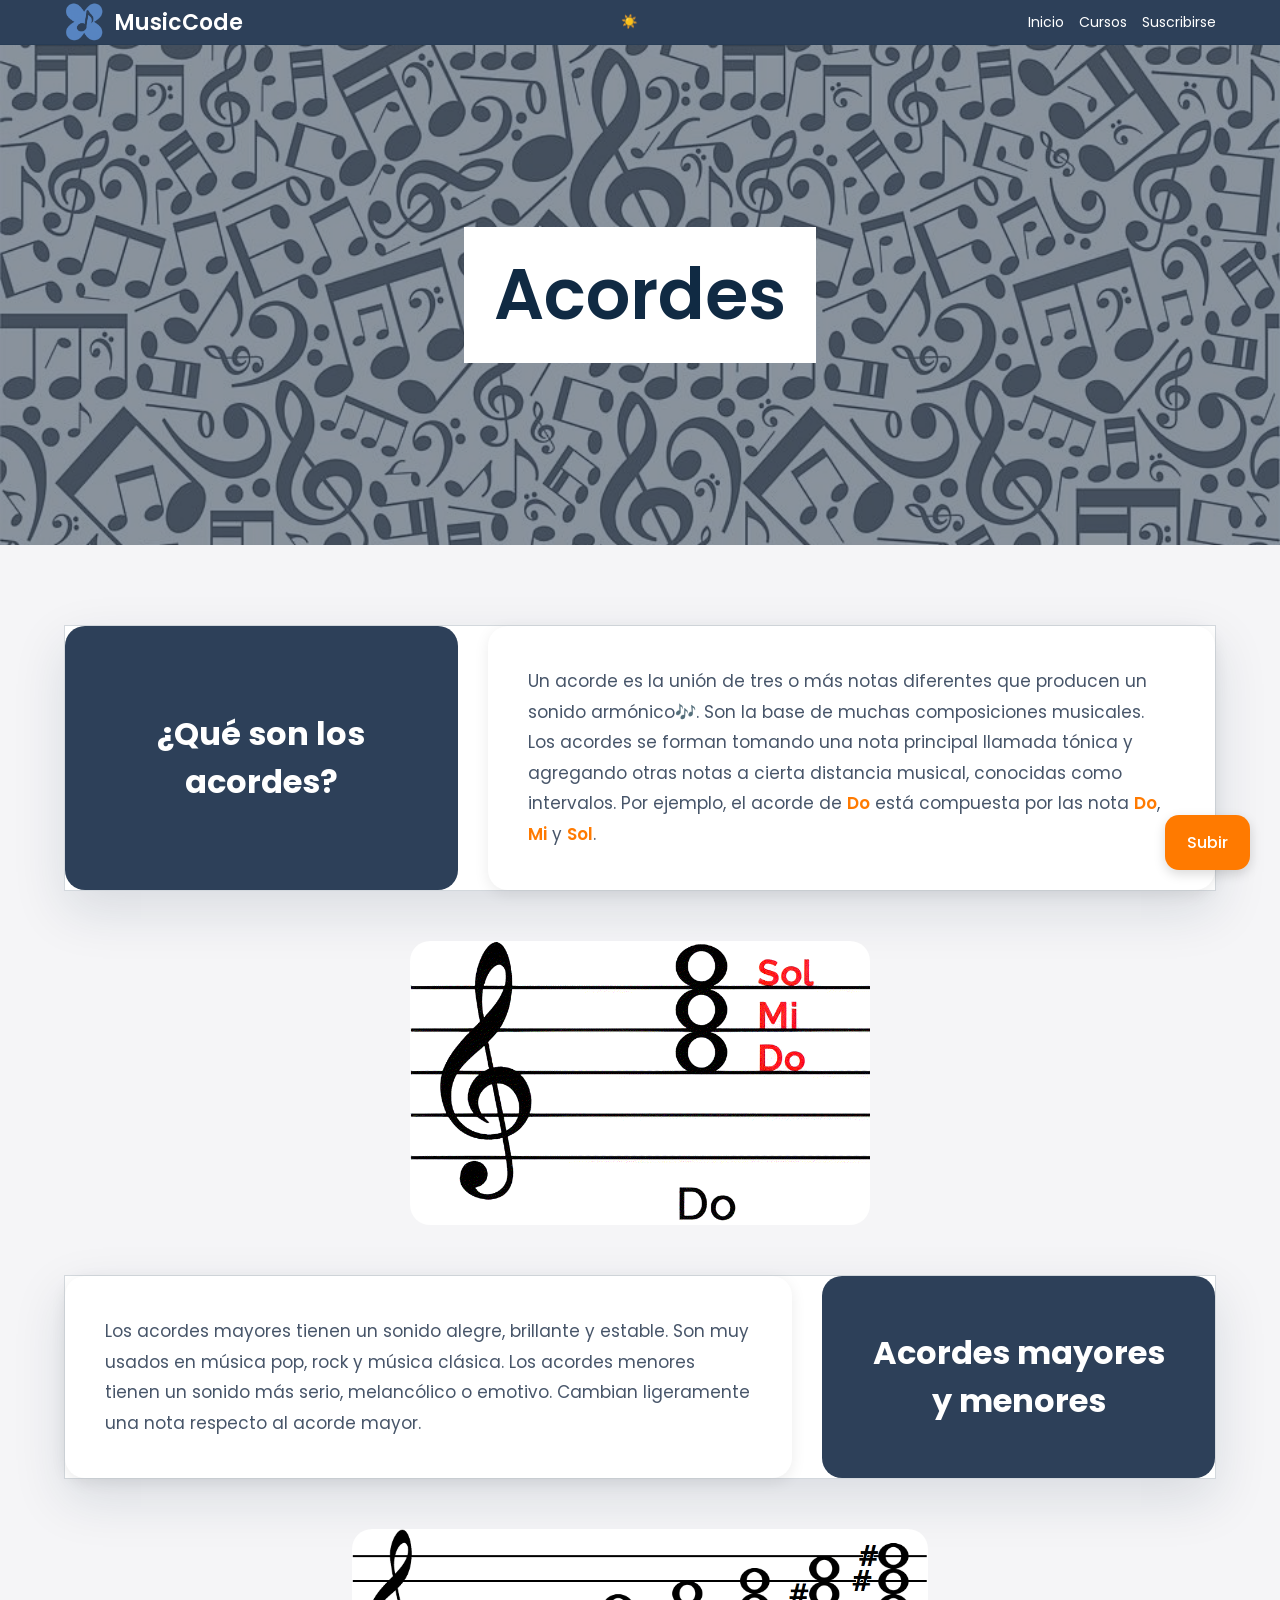
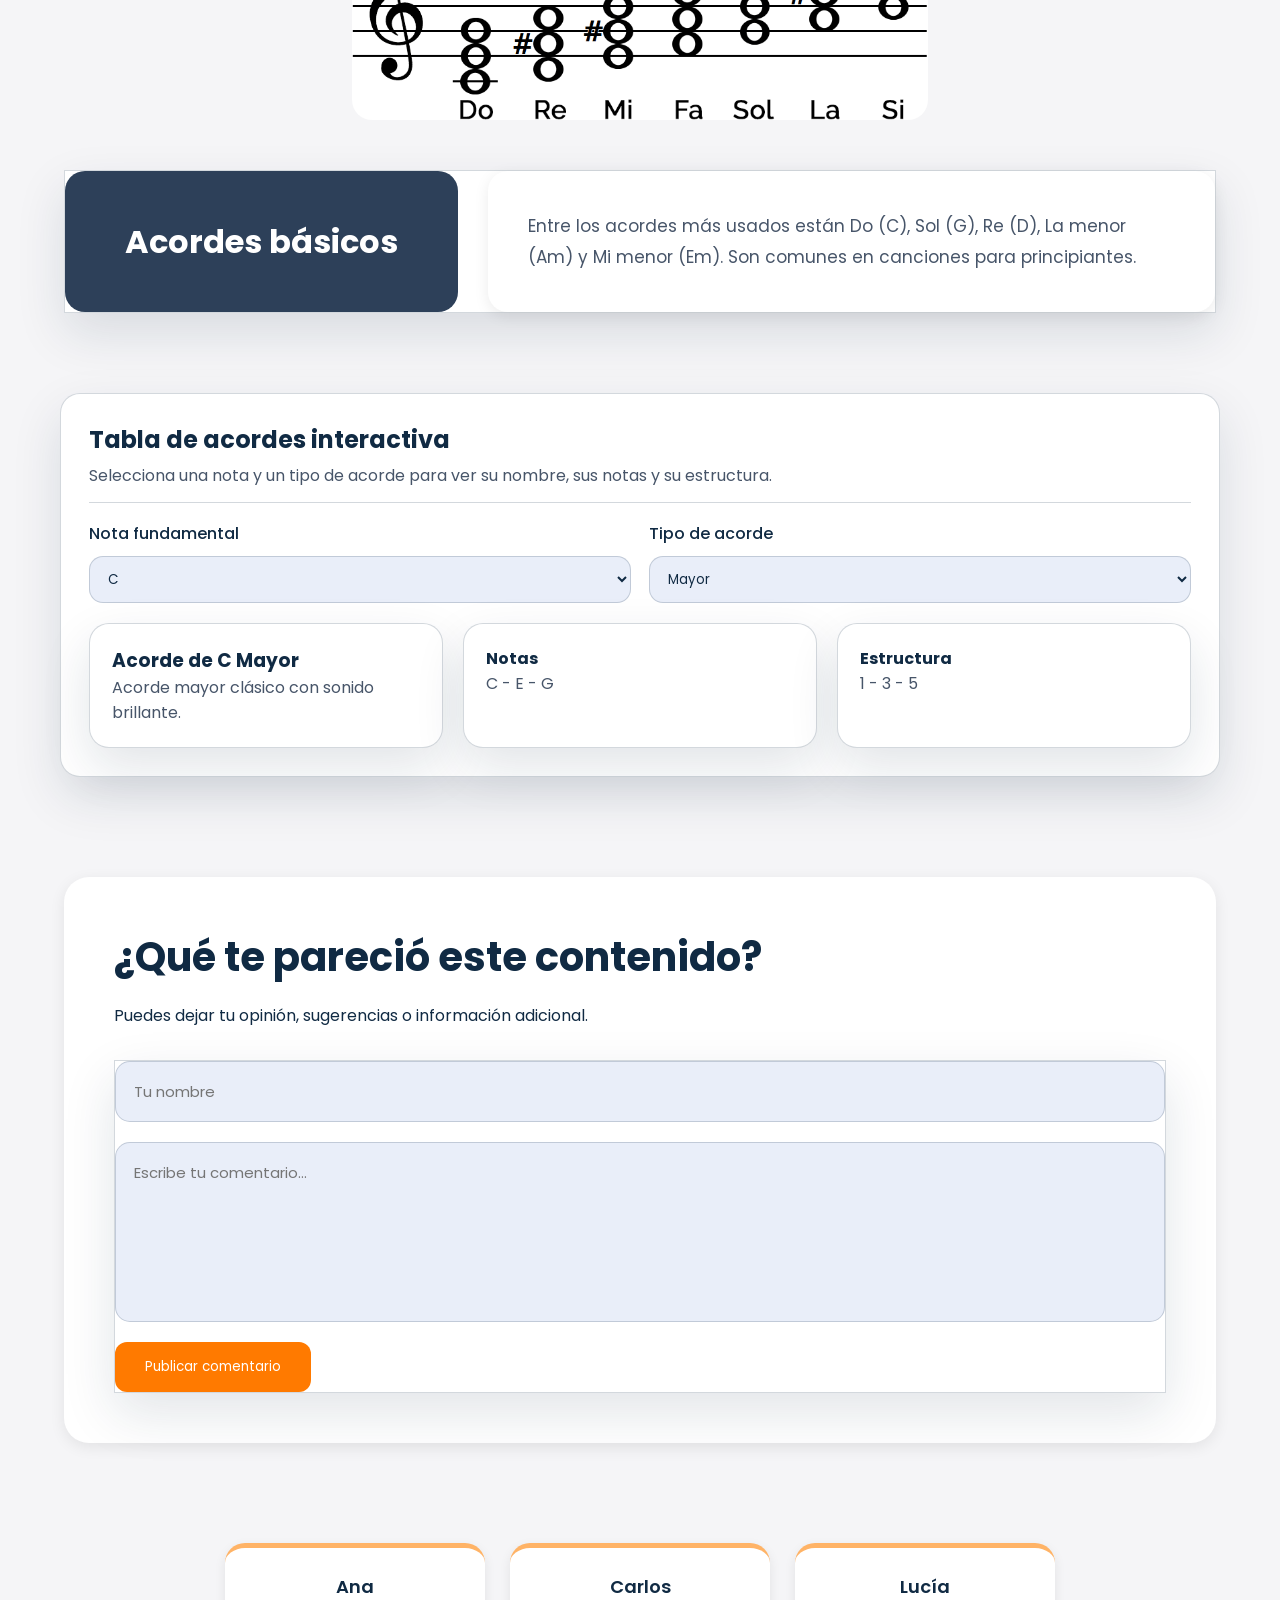
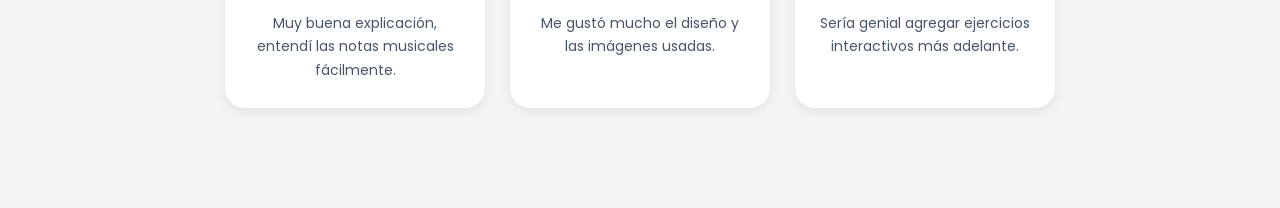
==== commit aa7a2d96: "commit 2" ====
--- a/subpáginas/acordes.html
+++ b/subpáginas/acordes.html
@@ -7,6 +7,7 @@
     <title>Acordes - Music Code</title>
     <link rel="shortcut icon" href="/img/111.ico" type="x-icon">
     <link rel="stylesheet" href="/css/estiloAcordes.css">
+    <link rel="stylesheet" href="/css/theme.css">
     <link href="https://fonts.googleapis.com/css2?family=Poppins:wght@300;400;600&display=swap" rel="stylesheet">
 </head>
 
--- a/css/estiloAcordes.css
+++ b/css/estiloAcordes.css
@@ -62,7 +62,6 @@
     background-color: var(--bg);
     color: var(--text);
     font-family: 'Poppins', sans-serif;
-    padding-top: 100px;
     padding-bottom: 100px;
 }
 
@@ -148,18 +147,51 @@
 .card,
 .bloque-info,
 .form-comentarios,
-.formulario-suscripcion,
+.formulario-suscripcion {
+    background: var(--surface);
+    border: 1px solid var(--border);
+    box-shadow: var(--shadow);
+}
+
+/* Panel interactivo: apariencia de tarjeta grande con margen y padding */
 .interactive-panel {
     background: var(--surface);
     border: 1px solid var(--border);
     box-shadow: var(--shadow);
+    border-radius: 20px;
+    padding: 28px;
+    margin: 40px auto;
+    max-width: 1200px;
+    width: calc(100% - 120px);
+}
+
+.interactive-panel .panel-header {
+    padding-bottom: 14px;
+    margin-bottom: 18px;
+    border-bottom: 1px solid var(--border);
+}
+
+.interactive-panel .panel-header h2 {
+    margin: 0 0 6px 0;
+    color: var(--text);
+}
+
+.interactive-panel .panel-controls {
+    margin-bottom: 20px;
 }
 
 .card h3,
 .card h4,
-.bloque-info h2,
 .panel-header h2 {
     color: var(--text);
+}
+
+.bloque-info h2 {
+    color: var(--text);
+}
+
+.subtitulo-box h2 {
+    color: var(--link);
 }
 
 .card p,
@@ -507,6 +539,7 @@
     color: var(--text);
     margin-bottom: 12px;
     font-size: 18px;
+    font-weight: 600;
 }
 
 /* TEXTO */
--- a/css/theme.css
+++ b/css/theme.css
@@ -0,0 +1,294 @@
+:root {
+    --bg: #f5f5f7;
+    --surface: #ffffff;
+    --surface-strong: #e9eef9;
+    --text: #102a43;
+    --muted: #475569;
+    --primary: #2d4059;
+    --accent: #ff7a00;
+    --accent-soft: #ffb366;
+    --border: rgba(16, 42, 67, 0.18);
+    --shadow: 0 20px 50px rgba(16, 42, 67, 0.12);
+    --link: #ffffff;
+    --hero-overlay: rgba(45, 64, 89, 0.55);
+    color-scheme: light;
+}
+
+:root[data-theme="dark"] {
+    color-scheme: dark;
+}
+
+@media (prefers-color-scheme: dark) {
+    :root {
+        --bg: #0b1120;
+        --surface: #16213f;
+        --surface-strong: #1f2a54;
+        --text: #f8fafc;
+        --muted: #cbd5e1;
+        --primary: #0f172a;
+        --accent: #fb923c;
+        --accent-soft: #fcd34d;
+        --border: rgba(148, 163, 184, 0.20);
+        --shadow: 0 20px 50px rgba(0, 0, 0, 0.45);
+        --link: #ffffff;
+        --hero-overlay: rgba(2, 10, 23, 0.65);
+    }
+}
+
+[data-theme="light"] {
+    --bg: #f5f5f7;
+    --surface: #ffffff;
+    --surface-strong: #e9eef9;
+    --text: #102a43;
+    --muted: #475569;
+    --primary: #2d4059;
+    --accent: #ff7a00;
+    --accent-soft: #ffb366;
+    --border: rgba(16, 42, 67, 0.18);
+    --shadow: 0 20px 50px rgba(16, 42, 67, 0.12);
+    --link: #ffffff;
+    --hero-overlay: rgba(45, 64, 89, 0.55);
+}
+
+[data-theme="dark"] {
+    --bg: #0b1120;
+    --surface: #16213f;
+    --surface-strong: #1f2a54;
+    --text: #f8fafc;
+    --muted: #cbd5e1;
+    --primary: #0f172a;
+    --accent: #fb923c;
+    --accent-soft: #fcd34d;
+    --border: rgba(148, 163, 184, 0.20);
+    --shadow: 0 20px 50px rgba(0, 0, 0, 0.45);
+    --link: #ffffff;
+    --hero-overlay: rgba(2, 10, 23, 0.65);
+}
+
+body {
+    background: var(--bg) !important;
+    color: var(--text) !important;
+}
+
+.nav-links,
+.card,
+.bloque-info,
+.form-comentarios,
+.formulario-suscripcion,
+.comentarios,
+.comentario-ejemplo,
+.interactive-panel,
+.texto-info,
+.orden,
+.hero-texto,
+.keyboard,
+.key,
+.scale-result,
+.chord-result {
+    background: var(--surface) !important;
+    color: var(--text) !important;
+    border-color: var(--border) !important;
+}
+
+nav {
+    background: var(--primary) !important;
+}
+
+.nav-links {
+    background: transparent !important;
+}
+
+.theme-toggle,
+.menu-toggle {
+    background: transparent !important;
+    color: var(--link) !important;
+    border: none !important;
+}
+
+.nav-link,
+.logo span {
+    color: var(--link) !important;
+}
+
+.nav-link:hover,
+.btn-arriba:hover,
+.form-comentarios button:hover,
+.comentario-ejemplo:hover {
+    background: var(--accent-soft) !important;
+    color: var(--text) !important;
+}
+
+.hero .overlay {
+    background-color: var(--hero-overlay) !important;
+}
+
+.hero-texto h1 {
+    color: var(--text) !important;
+    background-color: transparent !important;
+}
+
+/* Ajustes específicos para cada tema para mantener la paleta pero mejorar contraste */
+[data-theme="light"] .hero-texto h1 {
+    background-color: rgba(255, 255, 255, 0.72) !important;
+}
+
+[data-theme="dark"] .hero-texto h1 {
+    background-color: rgba(255, 255, 255, 0.04) !important;
+}
+
+.subtitulo-box {
+    background: var(--primary) !important;
+    color: var(--link) !important;
+}
+
+.texto-info,
+.comentarios,
+.comentario-ejemplo {
+    background: var(--surface) !important;
+    color: var(--text) !important;
+}
+
+.form-comentarios input,
+.form-comentarios textarea {
+    background: var(--surface-strong) !important;
+    border: 1px solid var(--border) !important;
+    color: var(--text) !important;
+}
+
+.form-comentarios button,
+.btn-arriba,
+.a.btn-terciario,
+.btn-principal {
+    background: var(--accent) !important;
+    color: #fff !important;
+}
+
+.form-comentarios button:hover,
+.btn-arriba:hover {
+    background: var(--accent-soft) !important;
+    color: var(--text) !important;
+}
+
+.comentario-ejemplo {
+    border-top: 5px solid var(--accent-soft) !important;
+}
+
+.key.black {
+    background: #1b243b !important;
+    color: #f8fafc !important;
+}
+
+/* Mejor contraste de tarjetas en modo oscuro sin cambiar paleta */
+[data-theme="dark"] .card,
+[data-theme="dark"] .bloque-info,
+[data-theme="dark"] .interactive-panel,
+[data-theme="dark"] .texto-info {
+    background: rgba(255,255,255,0.03) !important;
+    border-color: rgba(255,255,255,0.04) !important;
+    box-shadow: 0 10px 30px rgba(0,0,0,0.45) !important;
+}
+
+[data-theme="dark"] .hero-texto h1,
+[data-theme="dark"] .hero-texto p {
+    background: rgba(255,255,255,0.03) !important;
+    color: var(--link) !important;
+}
+
+[data-theme="dark"] .card h3,
+[data-theme="dark"] .card h4,
+[data-theme="dark"] .bloque-info h2,
+[data-theme="dark"] .panel-header h2,
+[data-theme="dark"] .subtitulo-box h2 {
+    color: var(--text) !important;
+}
+
+[data-theme="dark"] .card p,
+[data-theme="dark"] .bloque-info p,
+[data-theme="dark"] .panel-header p,
+[data-theme="dark"] .texto-info p {
+    color: rgba(248,250,252,0.8) !important;
+}
+
+/* Comentarios: nombre en blanco en modo oscuro */
+[data-theme="dark"] .comentario-ejemplo h4 {
+    color: var(--link) !important;
+}
+
+/* Hero: variantes para modo oscuro */
+[data-theme="dark"] .hero-texto h1 {
+    background: rgba(255,255,255,0.04) !important;
+    color: var(--link) !important;
+}
+
+/* Asegurar que los títulos dentro de los recuadros primarios sean legibles (blancos) */
+.subtitulo-box h2,
+.subtitulo-box {
+    color: var(--link) !important;
+}
+
+[data-theme="dark"] .hero-texto p {
+    background: rgba(255,255,255,0.03) !important;
+    color: rgba(248,250,252,0.9) !important;
+}
+
+/* Formulario: colores y contraste en modo oscuro */
+[data-theme="dark"] .form-comentarios,
+[data-theme="dark"] .formulario-suscripcion {
+    background: rgba(255,255,255,0.02) !important;
+    border-color: rgba(255,255,255,0.04) !important;
+    box-shadow: 0 12px 30px rgba(0,0,0,0.55) !important;
+}
+
+[data-theme="dark"] .form-comentarios input,
+[data-theme="dark"] .form-comentarios textarea,
+[data-theme="dark"] .form-comentarios select,
+[data-theme="dark"] .formulario-suscripcion input,
+[data-theme="dark"] .formulario-suscripcion textarea,
+[data-theme="dark"] .formulario-suscripcion select {
+    background: rgba(255,255,255,0.03) !important;
+    border: 1px solid rgba(255,255,255,0.06) !important;
+    color: var(--text) !important;
+}
+
+[data-theme="dark"] .form-comentarios input::placeholder,
+[data-theme="dark"] .form-comentarios textarea::placeholder,
+[data-theme="dark"] .formulario-suscripcion input::placeholder,
+[data-theme="dark"] .formulario-suscripcion textarea::placeholder {
+    color: rgba(248,250,252,0.55) !important;
+}
+
+/* Formularios: etiquetas y placeholders legibles en modo oscuro */
+[data-theme="dark"] .formulario-suscripcion label,
+[data-theme="dark"] .form-comentarios label,
+[data-theme="dark"] .campo label,
+[data-theme="dark"] .tema-musical label,
+[data-theme="dark"] .formulario-suscripcion .campo label {
+    color: var(--link) !important;
+    font-weight: 600 !important;
+}
+
+[data-theme="dark"] .formulario-suscripcion input::placeholder,
+[data-theme="dark"] .formulario-suscripcion textarea::placeholder,
+[data-theme="dark"] .formulario-suscripcion select::placeholder,
+[data-theme="dark"] .tema-musical input::placeholder,
+[data-theme="dark"] .tema-musical textarea::placeholder {
+    color: rgba(248,250,252,0.6) !important;
+}
+
+/* Asegurar color del texto dentro de selects en modo oscuro */
+[data-theme="dark"] .formulario-suscripcion select,
+[data-theme="dark"] .form-comentarios select,
+[data-theme="dark"] .tema-musical select {
+    color: var(--text) !important;
+}
+
+[data-theme="dark"] .form-comentarios button,
+[data-theme="dark"] .formulario-suscripcion button {
+    background: var(--accent) !important;
+    color: var(--link) !important;
+}
+
+.key.active {
+    background: var(--accent) !important;
+    color: #fff !important;
+}
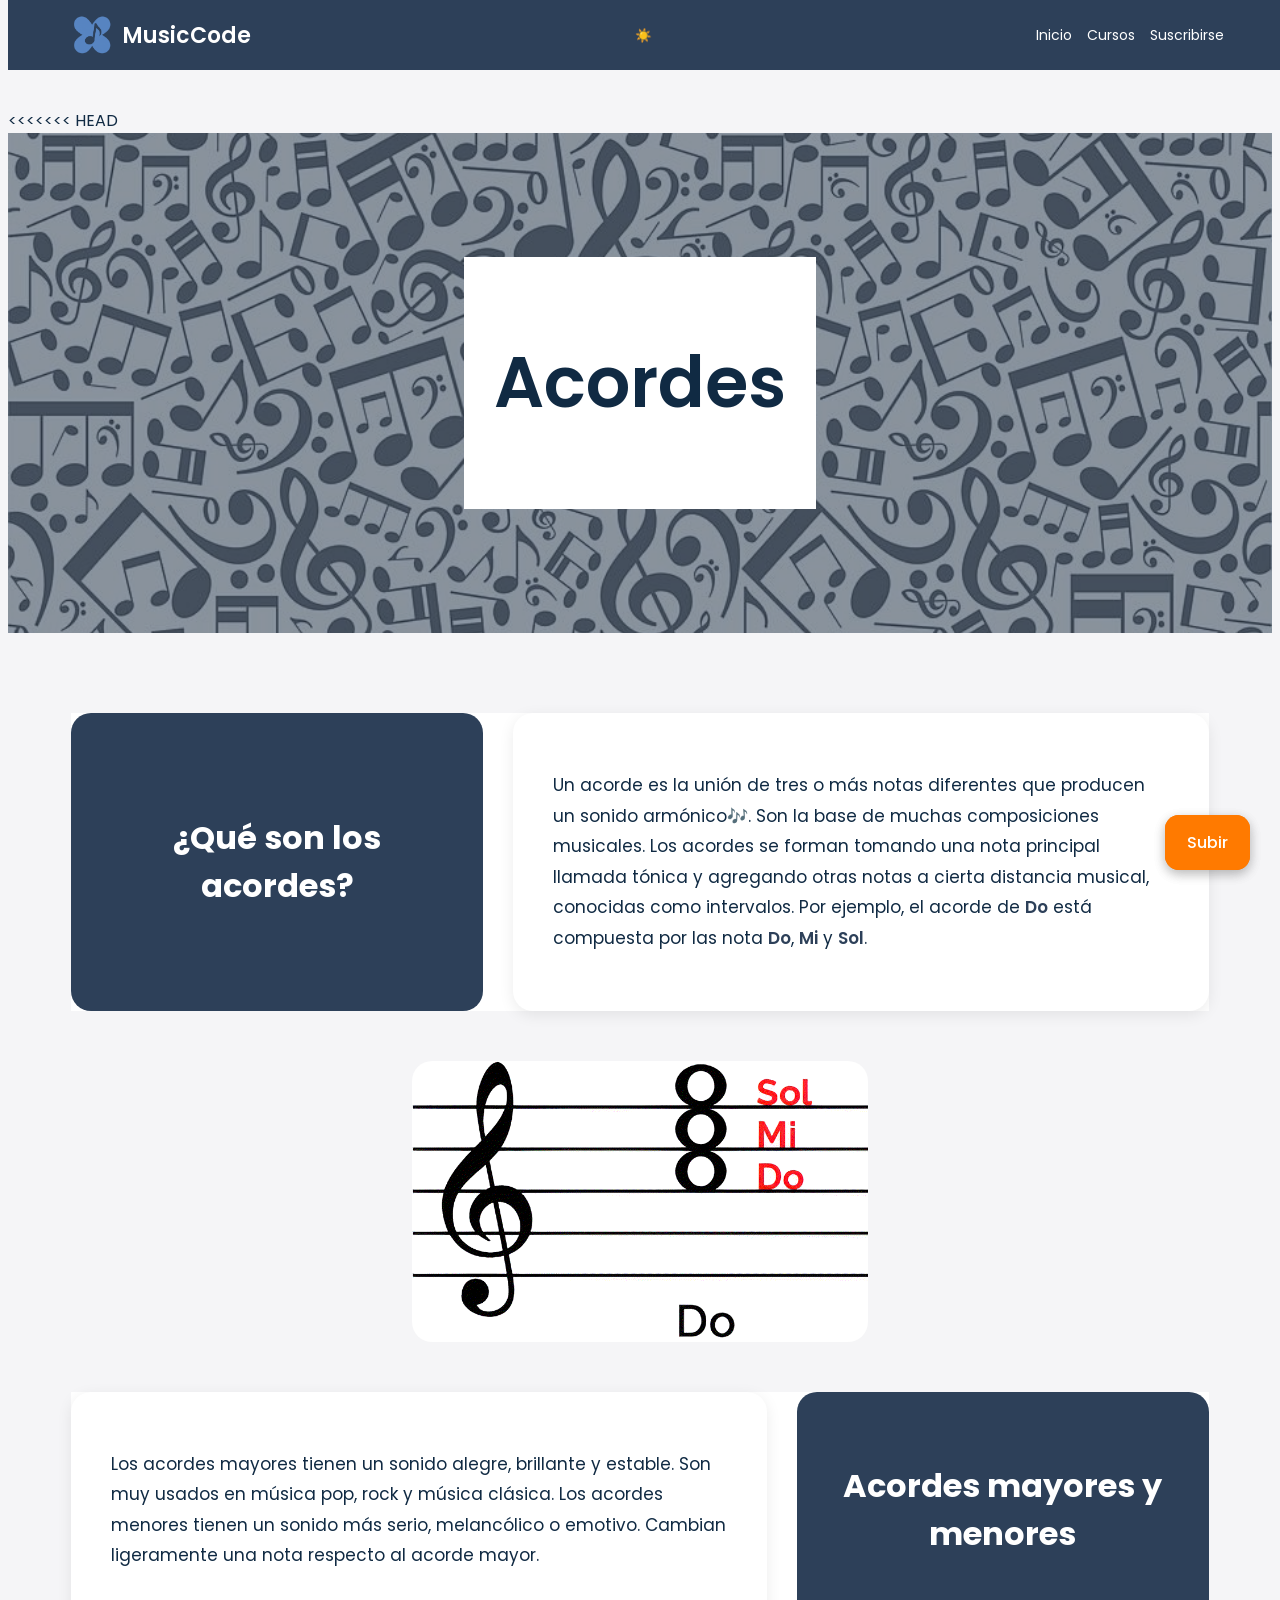
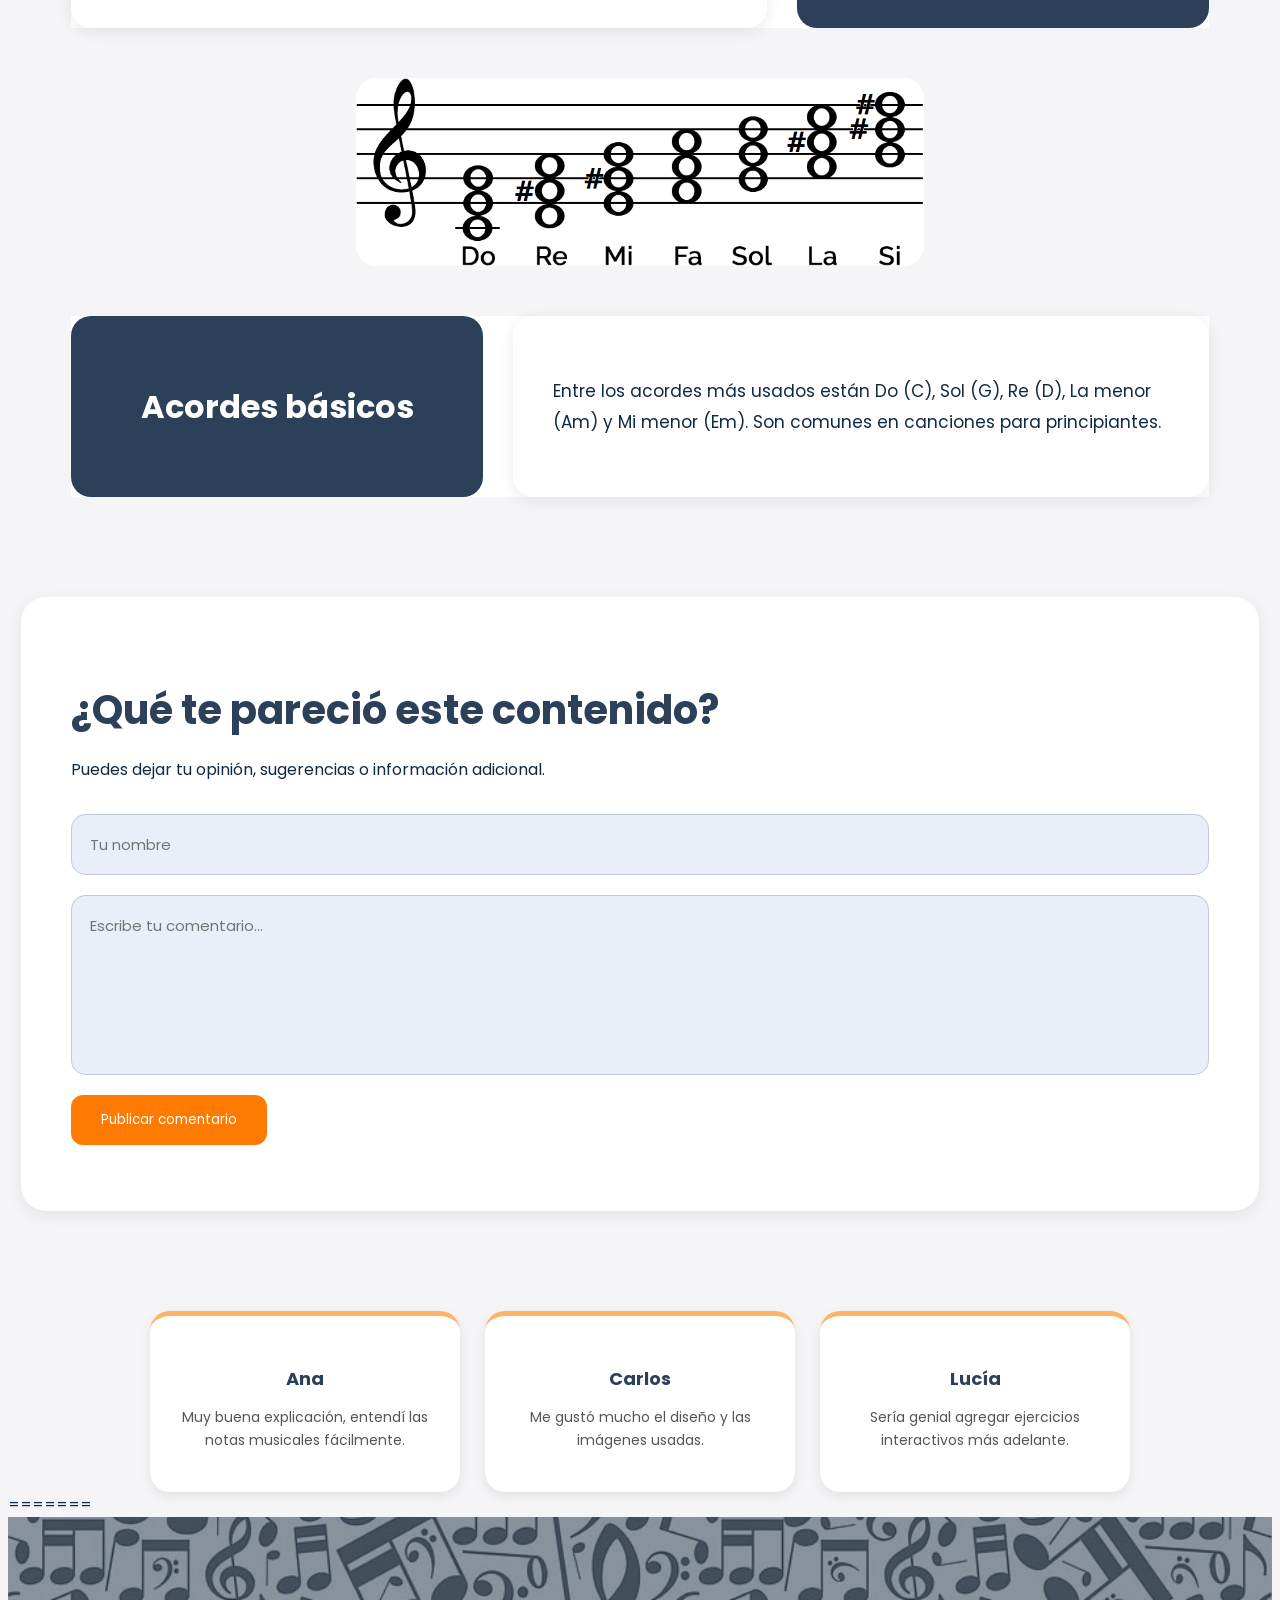
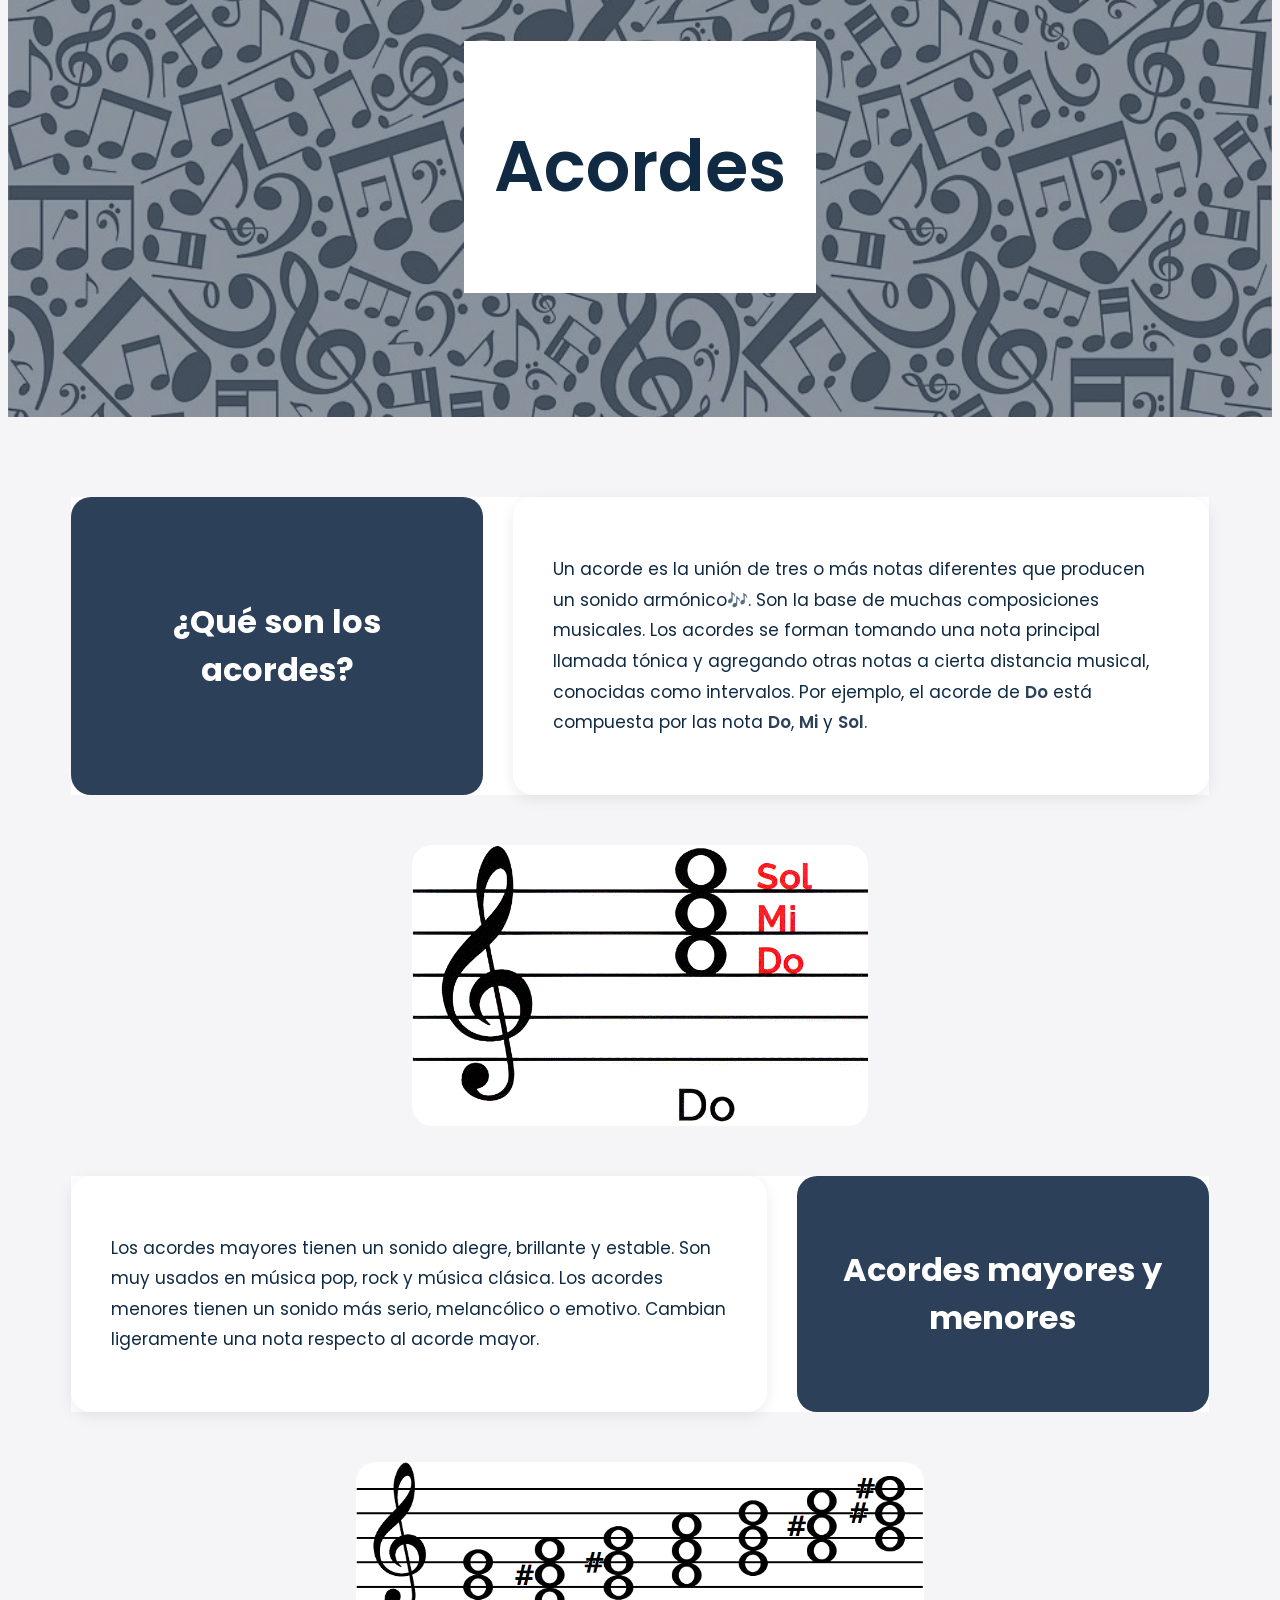
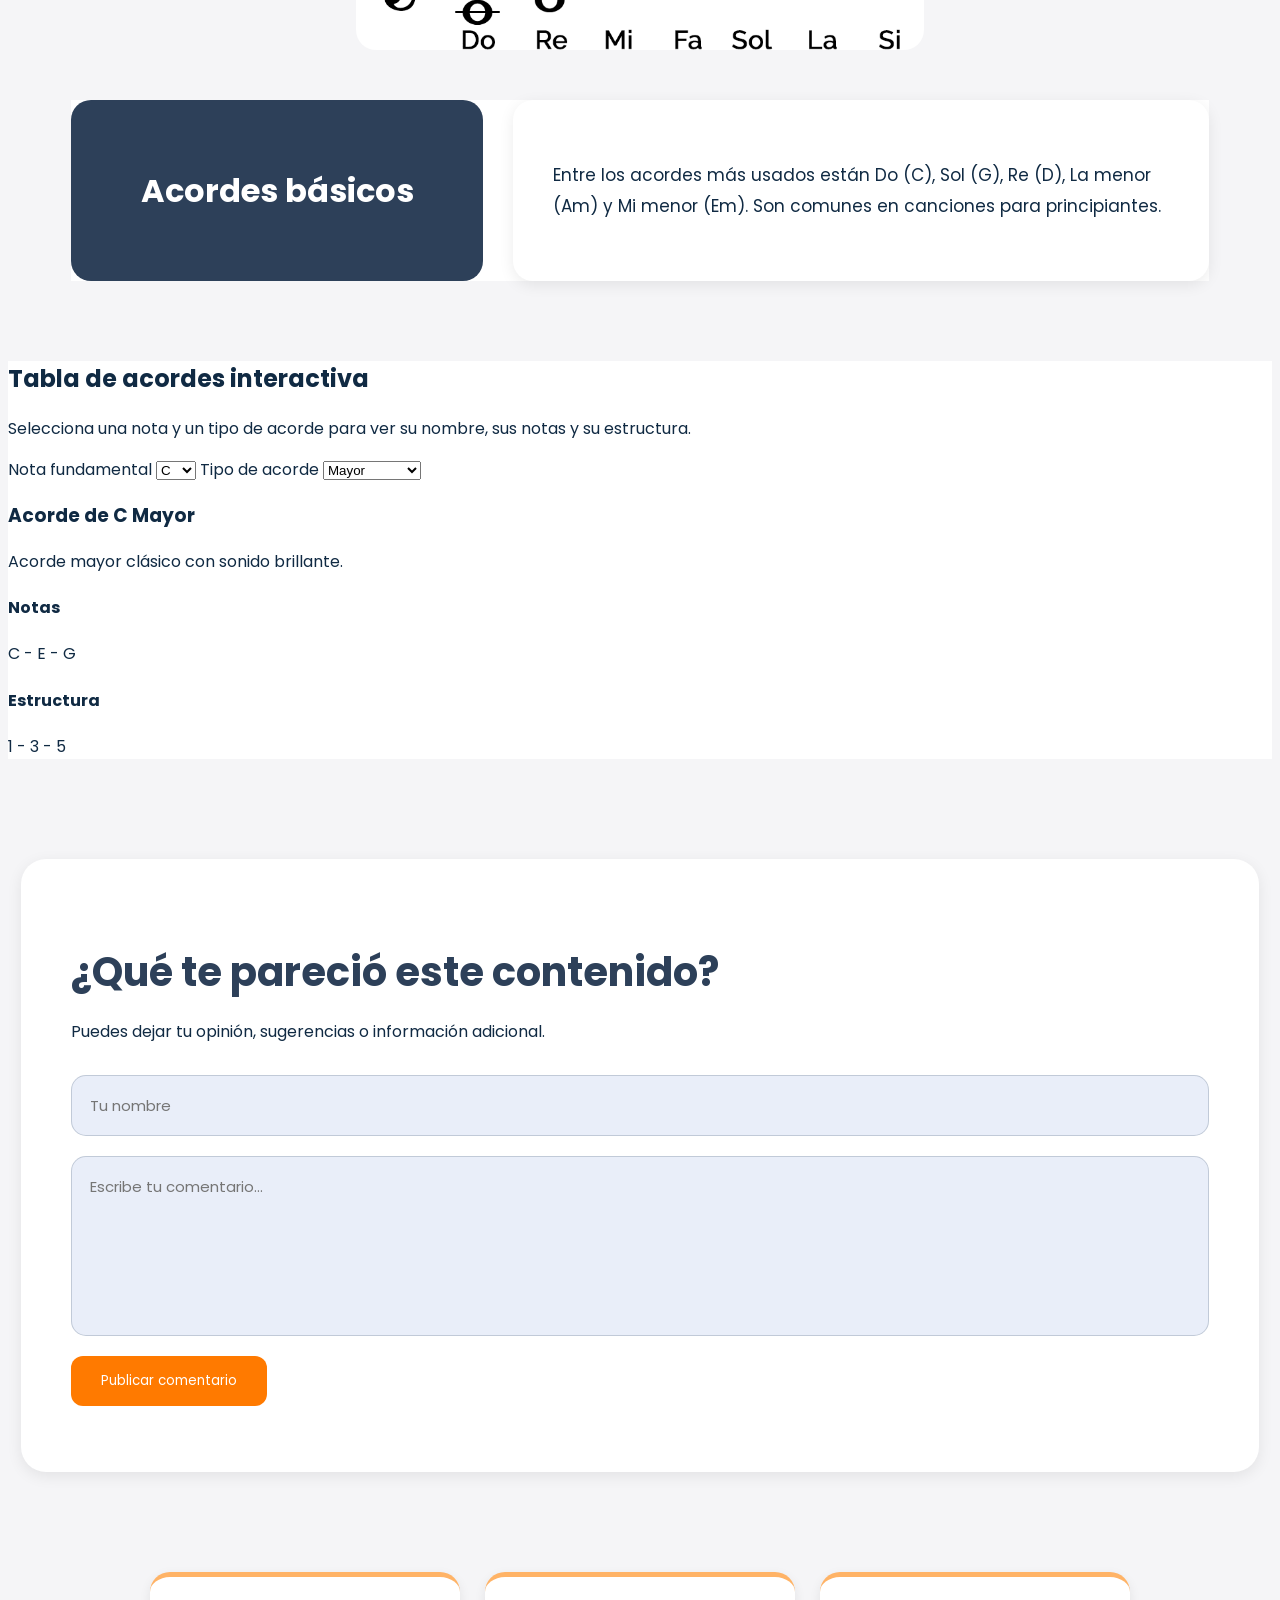
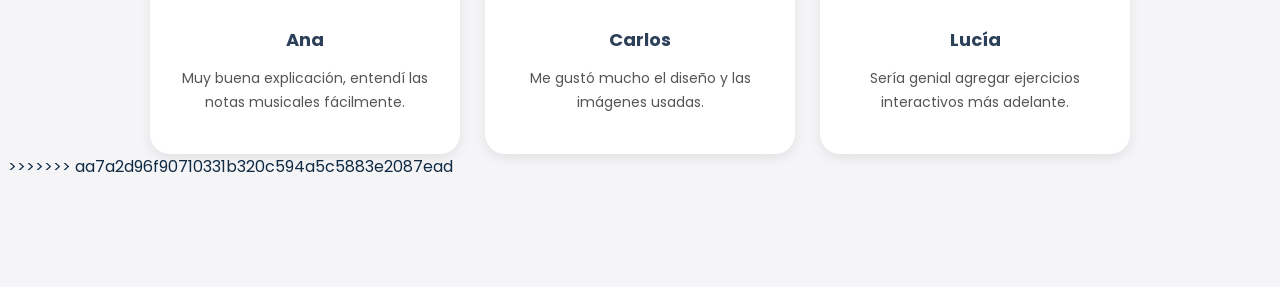
==== commit 6a67ebd7: "fusion develop con main" ====
--- a/subpáginas/acordes.html
+++ b/subpáginas/acordes.html
@@ -1,3 +1,169 @@
+<<<<<<< HEAD
+<!DOCTYPE html>
+<html lang="es">
+
+<head>
+    <meta charset="UTF-8">
+    <meta name="viewport" content="width=device-width, initial-scale=1.0">
+    <title>Acordes - Music Code</title>
+    <link rel="shortcut icon" href="../img/111.ico" type="x-icon">
+    <link rel="stylesheet" href="../css/estiloAcordes.css">
+    <link href="https://fonts.googleapis.com/css2?family=Poppins:wght@300;400;600&display=swap" rel="stylesheet">
+</head>
+
+<body id="top">
+    <!-- nav -->
+    <nav>
+        <div class="contenedor-nav">
+            <div class="logo">
+                <img src="../img/111.ico" alt="MusicCode">
+                <span>MusicCode</span>
+            </div>
+            <button class="menu-toggle" aria-label="Abrir menú">☰</button>
+            <div class="nav-links">
+                <a href="../index.html#inicio" class="nav-link">Inicio</a>
+                <a href="../index.html#cursos" class="nav-link">Cursos</a>
+                <a href="../subpáginas/Suscribirse.html" class="nav-link">Suscribirse</a>
+            </div>
+        </div>
+    </nav>
+
+    <!-- HERO -->
+
+    <section class="hero">
+
+        <div class="overlay"></div>
+
+        <div class="hero-texto">
+            <h1>Acordes</h1>
+        </div>
+
+    </section>
+
+
+    <!-- INFOGRAFÍA -->
+
+    <section class="infografia">
+
+        <!-- BLOQUE 1 -->
+
+        <div class="bloque-info">
+
+            <div class="subtitulo-box">
+                <h2>¿Qué son los acordes?</h2>
+            </div>
+
+            <div class="texto-info">
+                <p>
+                    Un acorde es la unión de tres o más notas diferentes que producen un sonido armónico🎶. Son la base
+                    de muchas composiciones musicales.
+                    Los acordes se forman tomando una nota principal llamada tónica y agregando otras notas a cierta
+                    distancia musical, conocidas como intervalos. Por ejemplo, el acorde de
+                    <span class="nota">Do</span> está compuesta por las nota
+                    <span class="nota">Do</span>,
+                    <span class="nota">Mi</span> y
+                    <span class="nota">Sol</span>.
+
+                </p>
+            </div>
+
+        </div>
+
+        <img src="../img/acordes2.png" class="imagen-extra-variable">
+
+        <!-- BLOQUE 2 -->
+
+        <div class="bloque-info reversa">
+
+            <div class="subtitulo-box">
+                <h2>Acordes mayores y menores</h2>
+            </div>
+
+            <div class="texto-info">
+                <p>
+                    Los acordes mayores tienen un sonido alegre, brillante y estable. Son muy usados en música pop, rock
+                    y música clásica.
+                    Los acordes menores tienen un sonido más serio, melancólico o emotivo. Cambian ligeramente una nota
+                    respecto al acorde mayor.
+                </p>
+            </div>
+
+        </div>
+
+        <img src="../img/acordes3.png" class="imagen-extra">
+
+        <!-- BLOQUE 3 -->
+
+        <div class="bloque-info">
+
+            <div class="subtitulo-box">
+                <h2>Acordes básicos</h2>
+            </div>
+
+            <div class="texto-info">
+                <p>
+                    Entre los acordes más usados están Do (C), Sol (G), Re (D), La menor (Am) y Mi menor (Em). Son
+                    comunes en canciones para principiantes.
+                </p>
+            </div>
+
+        </div>
+
+
+    </section>
+
+    <!-- COMENTARIOS -->
+
+    <section class="comentarios">
+
+        <h2>¿Qué te pareció este contenido?</h2>
+
+        <p class="comentario-texto">
+            Puedes dejar tu opinión, sugerencias o información adicional.
+        </p>
+
+        <form class="form-comentarios" id="formComentarios">
+
+            <input type="text" placeholder="Tu nombre" id="inputNombre">
+            <textarea placeholder="Escribe tu comentario..." id="inputComentario"></textarea>
+
+            <button type="submit" id="btnPublicar">Publicar comentario</button>
+        </form>
+
+    </section>
+
+    <div class="lista-comentarios">
+
+        <div class="comentario-ejemplo">
+            <h4>Ana</h4>
+            <p>
+                Muy buena explicación, entendí las notas musicales fácilmente.
+            </p>
+        </div>
+
+        <div class="comentario-ejemplo">
+            <h4>Carlos</h4>
+            <p>
+                Me gustó mucho el diseño y las imágenes usadas.
+            </p>
+        </div>
+
+        <div class="comentario-ejemplo">
+            <h4>Lucía</h4>
+            <p>
+                Sería genial agregar ejercicios interactivos más adelante.
+            </p>
+        </div>
+
+    </div>
+
+    </div>
+    <a href="#top" class="btn-arriba">Subir</a>
+    <script src="../js/app.js"></script>
+    <script src="../js/comentarios.js"></script>
+</body>
+
+=======
 <!DOCTYPE html>
 <html lang="es">
 
@@ -225,4 +391,5 @@
     <script src="/js/interactivo.js"></script>
 </body>
 
+>>>>>>> aa7a2d96f90710331b320c594a5c5883e2087ead
 </html>
--- a/css/estiloAcordes.css
+++ b/css/estiloAcordes.css
@@ -1,3 +1,367 @@
+<<<<<<< HEAD
+* {
+    margin: 0;
+    padding: 0;
+    box-sizing: border-box;
+}
+.menu-toggle {
+    display: none; /* Oculto en escritorio */
+    background: none;
+    border: none;
+    color: white;
+    font-size: 28px;
+    cursor: pointer;
+}
+/* GENERAL */
+body {
+    background-color: #f5f5f7;
+    color: #333;
+    font-family: 'Poppins', sans-serif;
+    padding-top: 100px;
+    padding-bottom: 100px;
+}
+
+/* Nav */
+nav {
+    background-color: #2d4059;
+    position: fixed;
+    top: 0;
+    width: 100%;
+    z-index: 1000;
+    padding: 15px 0;
+}
+
+.contenedor-nav {
+    display: flex;
+    justify-content: space-between;
+    align-items: center;
+    width: 90%;
+    margin: auto;
+}
+
+.logo {
+    display: flex;
+    align-items: center;
+    gap: 10px;
+}
+
+.logo img {
+    width: 40px;
+}
+
+.logo span {
+    color: white;
+    font-size: 22px;
+    font-weight: 600;
+}
+
+.nav-links {
+    display: flex;
+    gap: 15px;
+}
+
+.nav-link {
+    color: #fff;
+    text-decoration: none;
+    font-size: 14px;
+    transition: 0.3s;
+}
+
+.nav-link:hover {
+    color: #ffd369;
+}
+
+/* HERO */
+
+.hero {
+    position: relative;
+    height: 500px;
+    background-image: url('../img/notas.jpg');
+    background-size: cover;
+    background-position: center;
+    display: flex;
+    justify-content: center;
+    align-items: center;
+}
+
+.overlay {
+    position: absolute;
+    width: 100%;
+    height: 100%;
+    background-color: #2d405965;
+}
+
+.hero-texto {
+    position: relative;
+    z-index: 2;
+}
+
+.hero-texto h1 {
+    color: #000000;
+    font-size: 70px;
+    font-weight: 600;
+    text-align: center;
+
+    background-color: rgba(255, 255, 255, 0.699);
+    padding: 15px 30px;
+    border-radius: 20px;
+
+    display: inline-block;
+}
+
+/* INFOGRAFÍA */
+
+.infografia {
+    width: 90%;
+    margin: 80px auto;
+    display: flex;
+    flex-direction: column;
+    gap: 50px;
+}
+
+.bloque-info {
+    display: flex;
+    align-items: stretch;
+    gap: 30px;
+}
+
+.reversa {
+    flex-direction: row-reverse;
+}
+
+.subtitulo-box {
+    width: 35%;
+    background-color: #415b7c;
+    color: rgb(245, 245, 245);
+    border-radius: 20px;
+    padding: 40px;
+    display: flex;
+    justify-content: center;
+    align-items: center;
+}
+
+.subtitulo-box h2 {
+    font-size: 32px;
+    text-align: center;
+}
+
+.texto-info {
+    width: 65%;
+    background-color: white;
+    padding: 40px;
+    border-radius: 20px;
+    box-shadow: 0px 4px 15px rgba(0, 0, 0, 0.08);
+    display: flex;
+    align-items: center;
+}
+
+.texto-info p {
+    line-height: 1.8;
+    font-size: 17px;
+}
+
+/* RESPONSIVE */
+
+@media(max-width: 900px) {
+
+    .bloque-info {
+        flex-direction: column;
+    }
+
+    .reversa {
+        flex-direction: column;
+    }
+
+    .subtitulo-box,
+    .texto-info {
+        width: 100%;
+    }
+
+    .hero-texto h1 {
+        font-size: 45px;
+    }
+
+}
+@media (max-width: 768px) {
+    .menu-toggle {
+        display: block;
+    }
+    .nav-links {
+        display: none;
+        flex-direction: column;
+        width: 100%;
+        background-color: #2d4059;
+        position: absolute;
+        top: 70px;
+        left: 0;
+        padding: 20px;
+        text-align: center;
+    }
+    .nav-links.active {
+        display: flex;
+    }
+}
+
+.imagen-extra {
+    width: 50%;
+    border-radius: 20px;
+    display: block;
+    margin: auto;
+}
+
+.imagen-extra-variable {
+    width: 40%;
+    border-radius: 20px;
+    display: block;
+    margin: auto;
+}
+
+.nota {
+    color: #2d4059;
+    font-weight: 600;
+}
+
+/* COMENTARIOS */
+
+.comentarios{
+    width: 90%;
+    margin: 100px auto;
+    background-color: white;
+    padding: 50px;
+    border-radius: 25px;
+    box-shadow: 0px 4px 15px rgba(0,0,0,0.08);
+}
+
+.comentarios h2{
+    font-size: 40px;
+    color: #2d4059;
+    margin-bottom: 15px;
+}
+
+.comentario-texto{
+    margin-bottom: 30px;
+    line-height: 1.7;
+}
+
+.form-comentarios{
+    display: flex;
+    flex-direction: column;
+    gap: 20px;
+}
+
+.form-comentarios input,
+.form-comentarios textarea{
+    width: 100%;
+    padding: 18px;
+    border: 2px solid #dcdcdc;
+    border-radius: 15px;
+    font-family: 'Poppins', sans-serif;
+    font-size: 15px;
+}
+
+.form-comentarios textarea{
+    height: 180px;
+    resize: none;
+}
+
+.form-comentarios input:focus,
+.form-comentarios textarea:focus{
+    outline: none;
+    border-color: #ffd369;
+}
+
+.form-comentarios button{
+    width: fit-content;
+    padding: 15px 30px;
+    background-color: #2d4059;
+    color: white;
+    border: none;
+    border-radius: 12px;
+    cursor: pointer;
+    transition: 0.3s;
+    font-family: 'Poppins', sans-serif;
+}
+
+.form-comentarios button:hover{
+    background-color: #ffd369;
+    color: #2d4059;
+    transform: translateY(-3px);
+}
+
+/* LISTA DE COMENTARIOS */
+
+.lista-comentarios{
+    margin-top: 40px;
+    display: flex;
+    justify-content: center;
+    gap: 25px;
+    flex-wrap: wrap;
+}
+
+/* CUADRO DEL COMENTARIO */
+
+.comentario-ejemplo{
+    width: 260px;
+    background-color: white;
+    padding: 25px;
+    border-radius: 20px;
+    box-shadow: 0px 4px 12px rgba(0,0,0,0.08);
+    text-align: center;
+    transition: 0.3s;
+    border-top: 5px solid #ffd369;
+}
+
+.comentario-ejemplo:hover{
+    transform: translateY(-5px);
+}
+
+/* NOMBRE */
+
+.comentario-ejemplo h4{
+    color: #2d4059;
+    margin-bottom: 12px;
+    font-size: 18px;
+}
+
+/* TEXTO */
+
+.comentario-ejemplo p{
+    font-size: 14px;
+    line-height: 1.7;
+    color: #555;
+}
+
+/* BOTÓN VOLVER ARRIBA */
+
+.btn-arriba{
+    position: fixed;
+    bottom: 30px;
+    right: 30px;
+
+    background-color: #2d4059;
+    color: white;
+
+    padding: 15px 22px;
+
+    border-radius: 14px;
+
+    text-decoration: none;
+
+    font-weight: 500;
+
+    box-shadow: 0px 4px 12px rgba(0,0,0,0.15);
+
+    transition: 0.3s;
+
+    z-index: 1000;
+}
+
+.btn-arriba:hover{
+    background-color: #ffd369;
+    color: #2d4059;
+
+    transform: translateY(-4px);
+=======
 * {
     margin: 0;
     padding: 0;
@@ -580,4 +944,5 @@
     color: var(--text);
 
     transform: translateY(-4px);
+>>>>>>> aa7a2d96f90710331b320c594a5c5883e2087ead
 }
--- a/css/estiloAcordes.css
+++ b/css/estiloAcordes.css
@@ -1,3 +1,367 @@
+<<<<<<< HEAD
+* {
+    margin: 0;
+    padding: 0;
+    box-sizing: border-box;
+}
+.menu-toggle {
+    display: none; /* Oculto en escritorio */
+    background: none;
+    border: none;
+    color: white;
+    font-size: 28px;
+    cursor: pointer;
+}
+/* GENERAL */
+body {
+    background-color: #f5f5f7;
+    color: #333;
+    font-family: 'Poppins', sans-serif;
+    padding-top: 100px;
+    padding-bottom: 100px;
+}
+
+/* Nav */
+nav {
+    background-color: #2d4059;
+    position: fixed;
+    top: 0;
+    width: 100%;
+    z-index: 1000;
+    padding: 15px 0;
+}
+
+.contenedor-nav {
+    display: flex;
+    justify-content: space-between;
+    align-items: center;
+    width: 90%;
+    margin: auto;
+}
+
+.logo {
+    display: flex;
+    align-items: center;
+    gap: 10px;
+}
+
+.logo img {
+    width: 40px;
+}
+
+.logo span {
+    color: white;
+    font-size: 22px;
+    font-weight: 600;
+}
+
+.nav-links {
+    display: flex;
+    gap: 15px;
+}
+
+.nav-link {
+    color: #fff;
+    text-decoration: none;
+    font-size: 14px;
+    transition: 0.3s;
+}
+
+.nav-link:hover {
+    color: #ffd369;
+}
+
+/* HERO */
+
+.hero {
+    position: relative;
+    height: 500px;
+    background-image: url('../img/notas.jpg');
+    background-size: cover;
+    background-position: center;
+    display: flex;
+    justify-content: center;
+    align-items: center;
+}
+
+.overlay {
+    position: absolute;
+    width: 100%;
+    height: 100%;
+    background-color: #2d405965;
+}
+
+.hero-texto {
+    position: relative;
+    z-index: 2;
+}
+
+.hero-texto h1 {
+    color: #000000;
+    font-size: 70px;
+    font-weight: 600;
+    text-align: center;
+
+    background-color: rgba(255, 255, 255, 0.699);
+    padding: 15px 30px;
+    border-radius: 20px;
+
+    display: inline-block;
+}
+
+/* INFOGRAFÍA */
+
+.infografia {
+    width: 90%;
+    margin: 80px auto;
+    display: flex;
+    flex-direction: column;
+    gap: 50px;
+}
+
+.bloque-info {
+    display: flex;
+    align-items: stretch;
+    gap: 30px;
+}
+
+.reversa {
+    flex-direction: row-reverse;
+}
+
+.subtitulo-box {
+    width: 35%;
+    background-color: #415b7c;
+    color: rgb(245, 245, 245);
+    border-radius: 20px;
+    padding: 40px;
+    display: flex;
+    justify-content: center;
+    align-items: center;
+}
+
+.subtitulo-box h2 {
+    font-size: 32px;
+    text-align: center;
+}
+
+.texto-info {
+    width: 65%;
+    background-color: white;
+    padding: 40px;
+    border-radius: 20px;
+    box-shadow: 0px 4px 15px rgba(0, 0, 0, 0.08);
+    display: flex;
+    align-items: center;
+}
+
+.texto-info p {
+    line-height: 1.8;
+    font-size: 17px;
+}
+
+/* RESPONSIVE */
+
+@media(max-width: 900px) {
+
+    .bloque-info {
+        flex-direction: column;
+    }
+
+    .reversa {
+        flex-direction: column;
+    }
+
+    .subtitulo-box,
+    .texto-info {
+        width: 100%;
+    }
+
+    .hero-texto h1 {
+        font-size: 45px;
+    }
+
+}
+@media (max-width: 768px) {
+    .menu-toggle {
+        display: block;
+    }
+    .nav-links {
+        display: none;
+        flex-direction: column;
+        width: 100%;
+        background-color: #2d4059;
+        position: absolute;
+        top: 70px;
+        left: 0;
+        padding: 20px;
+        text-align: center;
+    }
+    .nav-links.active {
+        display: flex;
+    }
+}
+
+.imagen-extra {
+    width: 50%;
+    border-radius: 20px;
+    display: block;
+    margin: auto;
+}
+
+.imagen-extra-variable {
+    width: 40%;
+    border-radius: 20px;
+    display: block;
+    margin: auto;
+}
+
+.nota {
+    color: #2d4059;
+    font-weight: 600;
+}
+
+/* COMENTARIOS */
+
+.comentarios{
+    width: 90%;
+    margin: 100px auto;
+    background-color: white;
+    padding: 50px;
+    border-radius: 25px;
+    box-shadow: 0px 4px 15px rgba(0,0,0,0.08);
+}
+
+.comentarios h2{
+    font-size: 40px;
+    color: #2d4059;
+    margin-bottom: 15px;
+}
+
+.comentario-texto{
+    margin-bottom: 30px;
+    line-height: 1.7;
+}
+
+.form-comentarios{
+    display: flex;
+    flex-direction: column;
+    gap: 20px;
+}
+
+.form-comentarios input,
+.form-comentarios textarea{
+    width: 100%;
+    padding: 18px;
+    border: 2px solid #dcdcdc;
+    border-radius: 15px;
+    font-family: 'Poppins', sans-serif;
+    font-size: 15px;
+}
+
+.form-comentarios textarea{
+    height: 180px;
+    resize: none;
+}
+
+.form-comentarios input:focus,
+.form-comentarios textarea:focus{
+    outline: none;
+    border-color: #ffd369;
+}
+
+.form-comentarios button{
+    width: fit-content;
+    padding: 15px 30px;
+    background-color: #2d4059;
+    color: white;
+    border: none;
+    border-radius: 12px;
+    cursor: pointer;
+    transition: 0.3s;
+    font-family: 'Poppins', sans-serif;
+}
+
+.form-comentarios button:hover{
+    background-color: #ffd369;
+    color: #2d4059;
+    transform: translateY(-3px);
+}
+
+/* LISTA DE COMENTARIOS */
+
+.lista-comentarios{
+    margin-top: 40px;
+    display: flex;
+    justify-content: center;
+    gap: 25px;
+    flex-wrap: wrap;
+}
+
+/* CUADRO DEL COMENTARIO */
+
+.comentario-ejemplo{
+    width: 260px;
+    background-color: white;
+    padding: 25px;
+    border-radius: 20px;
+    box-shadow: 0px 4px 12px rgba(0,0,0,0.08);
+    text-align: center;
+    transition: 0.3s;
+    border-top: 5px solid #ffd369;
+}
+
+.comentario-ejemplo:hover{
+    transform: translateY(-5px);
+}
+
+/* NOMBRE */
+
+.comentario-ejemplo h4{
+    color: #2d4059;
+    margin-bottom: 12px;
+    font-size: 18px;
+}
+
+/* TEXTO */
+
+.comentario-ejemplo p{
+    font-size: 14px;
+    line-height: 1.7;
+    color: #555;
+}
+
+/* BOTÓN VOLVER ARRIBA */
+
+.btn-arriba{
+    position: fixed;
+    bottom: 30px;
+    right: 30px;
+
+    background-color: #2d4059;
+    color: white;
+
+    padding: 15px 22px;
+
+    border-radius: 14px;
+
+    text-decoration: none;
+
+    font-weight: 500;
+
+    box-shadow: 0px 4px 12px rgba(0,0,0,0.15);
+
+    transition: 0.3s;
+
+    z-index: 1000;
+}
+
+.btn-arriba:hover{
+    background-color: #ffd369;
+    color: #2d4059;
+
+    transform: translateY(-4px);
+=======
 * {
     margin: 0;
     padding: 0;
@@ -580,4 +944,5 @@
     color: var(--text);
 
     transform: translateY(-4px);
+>>>>>>> aa7a2d96f90710331b320c594a5c5883e2087ead
 }
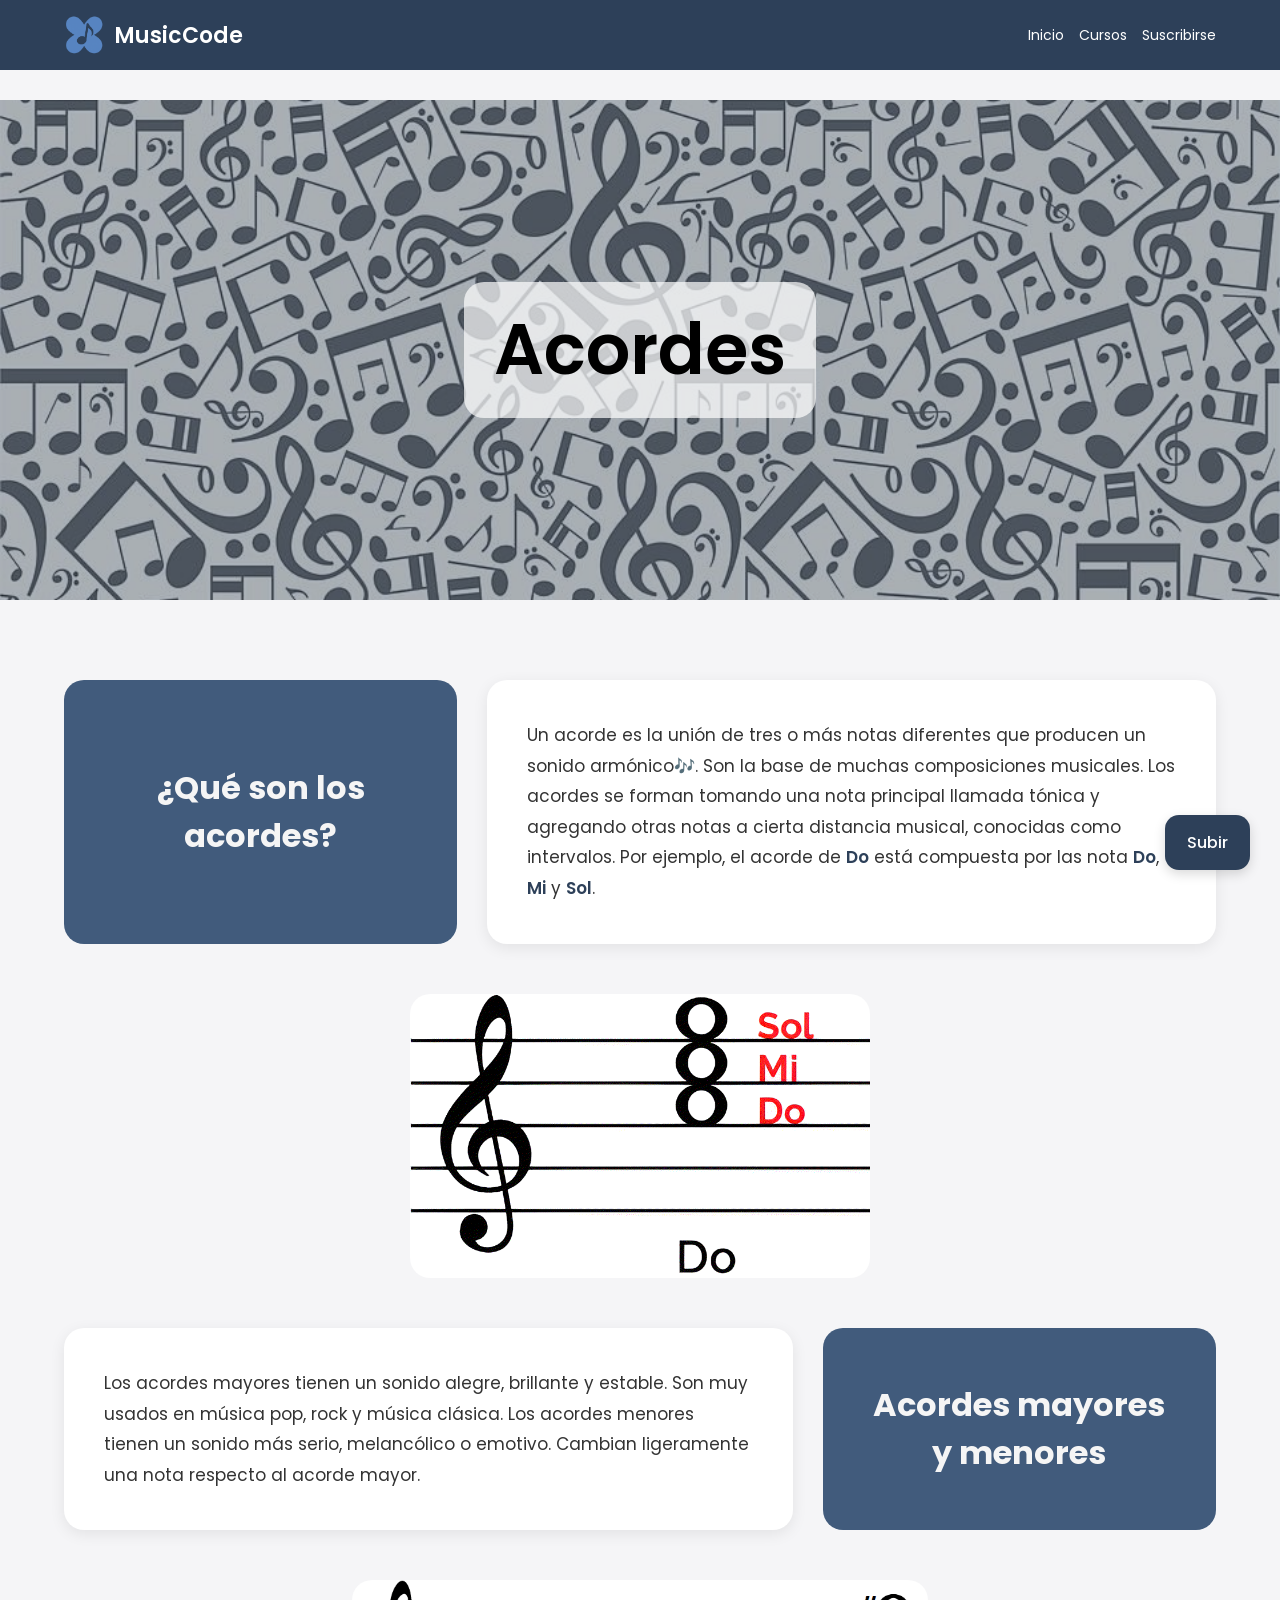
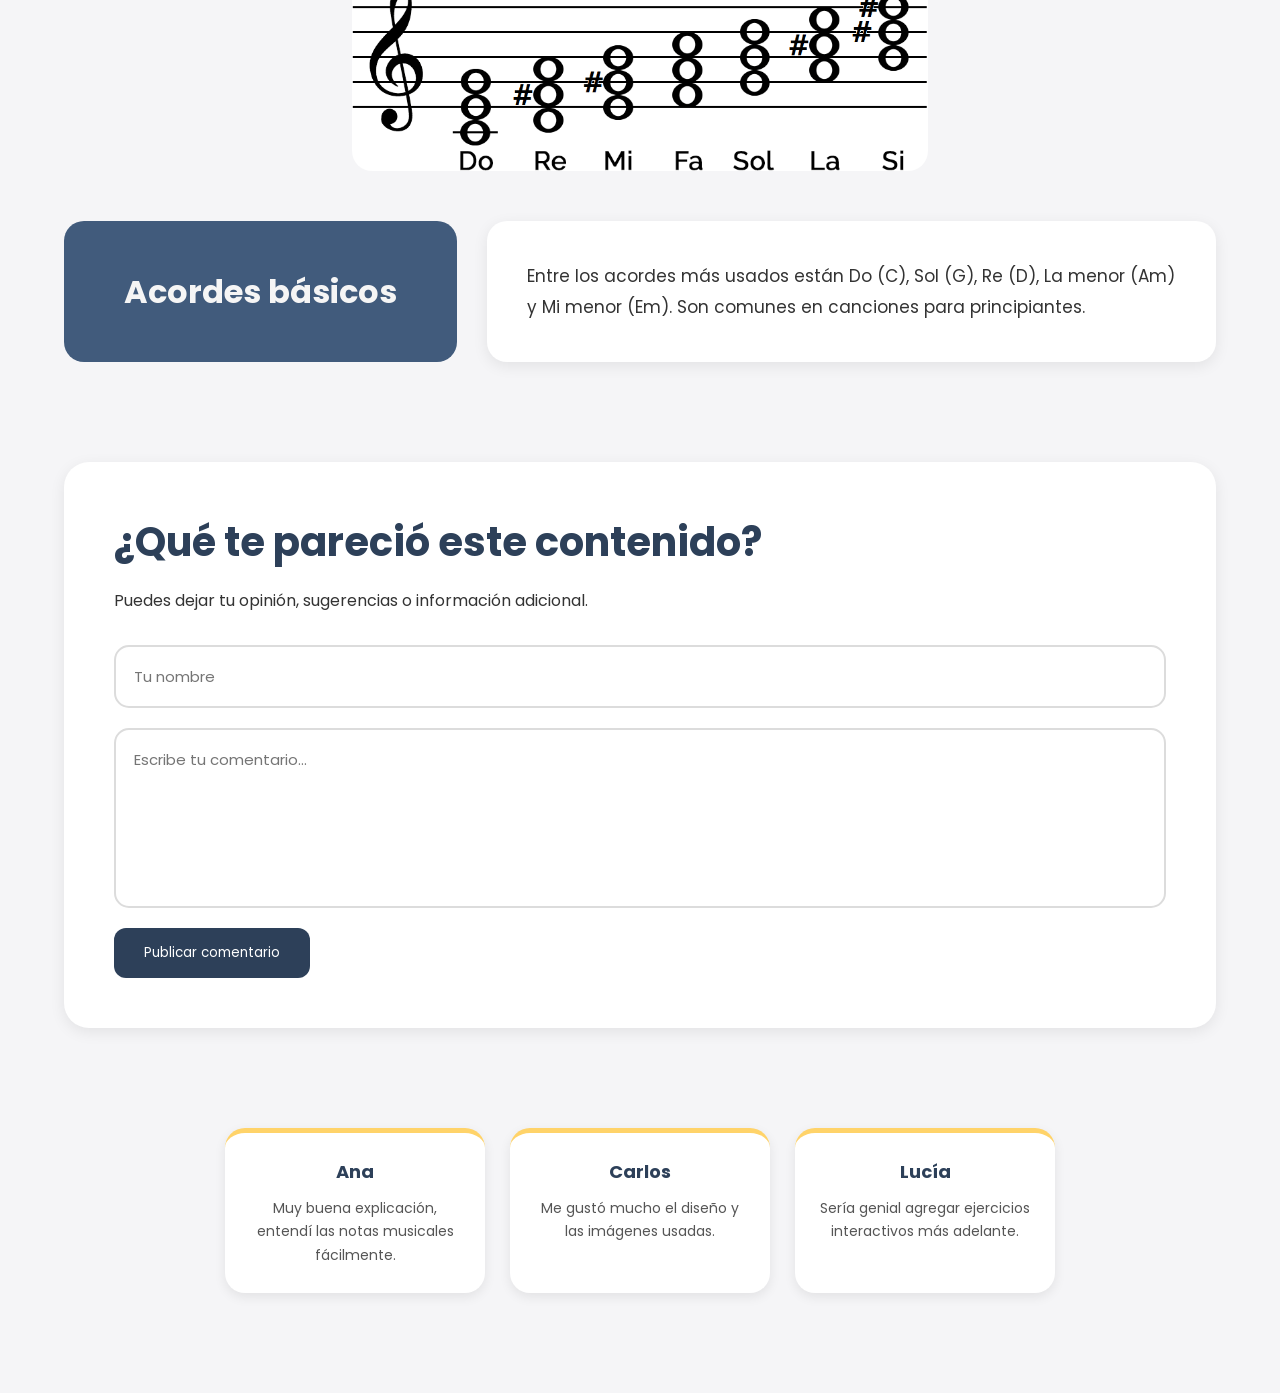
==== commit 7b4c3981: "Regresar carpeta al estado del commit 3838385" ====
--- a/subpáginas/acordes.html
+++ b/subpáginas/acordes.html
@@ -1,4 +1,3 @@
-<<<<<<< HEAD
 <!DOCTYPE html>
 <html lang="es">
 
@@ -163,233 +162,4 @@
     <script src="../js/comentarios.js"></script>
 </body>
 
-=======
-<!DOCTYPE html>
-<html lang="es">
-
-<head>
-    <meta charset="UTF-8">
-    <meta name="viewport" content="width=device-width, initial-scale=1.0">
-    <title>Acordes - Music Code</title>
-    <link rel="shortcut icon" href="/img/111.ico" type="x-icon">
-    <link rel="stylesheet" href="/css/estiloAcordes.css">
-    <link rel="stylesheet" href="/css/theme.css">
-    <link href="https://fonts.googleapis.com/css2?family=Poppins:wght@300;400;600&display=swap" rel="stylesheet">
-</head>
-
-<body id="top">
-    <!-- nav -->
-    <nav>
-        <div class="contenedor-nav">
-            <div class="logo">
-                <img src="/img/111.ico" alt="MusicCode">
-                <span>MusicCode</span>
-            </div>
-            <button class="theme-toggle" id="themeToggle" aria-label="Activar modo oscuro" title="Cambiar tema">
-                <span class="icon-sun" aria-hidden="true">☀️</span>
-                <span class="icon-moon" aria-hidden="true">🌙</span>
-            </button>
-            <button class="menu-toggle" aria-label="Abrir menú">☰</button>
-            <div class="nav-links">
-                <a href="/index.html#inicio" class="nav-link">Inicio</a>
-                <a href="/index.html#cursos" class="nav-link">Cursos</a>
-                <a href="/subpáginas/Suscribirse.html" class="nav-link">Suscribirse</a>
-            </div>
-        </div>
-    </nav>
-
-    <!-- HERO -->
-
-    <section class="hero">
-
-        <div class="overlay"></div>
-
-        <div class="hero-texto">
-            <h1>Acordes</h1>
-        </div>
-
-    </section>
-
-
-    <!-- INFOGRAFÍA -->
-
-    <section class="infografia">
-
-        <!-- BLOQUE 1 -->
-
-        <div class="bloque-info">
-
-            <div class="subtitulo-box">
-                <h2>¿Qué son los acordes?</h2>
-            </div>
-
-            <div class="texto-info">
-                <p>
-                    Un acorde es la unión de tres o más notas diferentes que producen un sonido armónico🎶. Son la base
-                    de muchas composiciones musicales.
-                    Los acordes se forman tomando una nota principal llamada tónica y agregando otras notas a cierta
-                    distancia musical, conocidas como intervalos. Por ejemplo, el acorde de
-                    <span class="nota">Do</span> está compuesta por las nota
-                    <span class="nota">Do</span>,
-                    <span class="nota">Mi</span> y
-                    <span class="nota">Sol</span>.
-
-                </p>
-            </div>
-
-        </div>
-
-        <img src="/img/acordes2.png" class="imagen-extra-variable">
-
-        <!-- BLOQUE 2 -->
-
-        <div class="bloque-info reversa">
-
-            <div class="subtitulo-box">
-                <h2>Acordes mayores y menores</h2>
-            </div>
-
-            <div class="texto-info">
-                <p>
-                    Los acordes mayores tienen un sonido alegre, brillante y estable. Son muy usados en música pop, rock
-                    y música clásica.
-                    Los acordes menores tienen un sonido más serio, melancólico o emotivo. Cambian ligeramente una nota
-                    respecto al acorde mayor.
-                </p>
-            </div>
-
-        </div>
-
-        <img src="/img/acordes3.png" class="imagen-extra">
-
-        <!-- BLOQUE 3 -->
-
-        <div class="bloque-info">
-
-            <div class="subtitulo-box">
-                <h2>Acordes básicos</h2>
-            </div>
-
-            <div class="texto-info">
-                <p>
-                    Entre los acordes más usados están Do (C), Sol (G), Re (D), La menor (Am) y Mi menor (Em). Son
-                    comunes en canciones para principiantes.
-                </p>
-            </div>
-
-        </div>
-
-
-    </section>
-
-    <section class="interactive-panel acordes-panel" aria-labelledby="acordesPanelTitle">
-        <div class="panel-header">
-            <h2 id="acordesPanelTitle">Tabla de acordes interactiva</h2>
-            <p>Selecciona una nota y un tipo de acorde para ver su nombre, sus notas y su estructura.</p>
-        </div>
-
-        <div class="panel-controls">
-            <label>
-                Nota fundamental
-                <select id="chordRoot">
-                    <option value="C">C</option>
-                    <option value="C#">C#</option>
-                    <option value="D">D</option>
-                    <option value="D#">D#</option>
-                    <option value="E">E</option>
-                    <option value="F">F</option>
-                    <option value="F#">F#</option>
-                    <option value="G">G</option>
-                    <option value="G#">G#</option>
-                    <option value="A">A</option>
-                    <option value="A#">A#</option>
-                    <option value="B">B</option>
-                </select>
-            </label>
-
-            <label>
-                Tipo de acorde
-                <select id="chordType">
-                    <option value="Mayor">Mayor</option>
-                    <option value="Menor">Menor</option>
-                    <option value="Mayor7">Mayor 7</option>
-                    <option value="Menor7">Menor 7</option>
-                    <option value="Dominante7">Dominante 7</option>
-                    <option value="Disminuido">Disminuido</option>
-                    <option value="Aumentado">Aumentado</option>
-                </select>
-            </label>
-        </div>
-
-        <div class="chord-result">
-            <article class="card">
-                <h3 id="chordName">Acorde de C Mayor</h3>
-                <p id="chordDescription">Selecciona una nota y tipo de acorde para ver la información.</p>
-            </article>
-
-            <article class="card">
-                <h4>Notas</h4>
-                <p id="chordNotes">C - E - G</p>
-            </article>
-
-            <article class="card">
-                <h4>Estructura</h4>
-                <p id="chordFormula">1 - 3 - 5</p>
-            </article>
-        </div>
-    </section>
-
-    <!-- COMENTARIOS -->
-
-    <section class="comentarios">
-
-        <h2>¿Qué te pareció este contenido?</h2>
-
-        <p class="comentario-texto">
-            Puedes dejar tu opinión, sugerencias o información adicional.
-        </p>
-
-        <form class="form-comentarios" id="formComentarios">
-
-            <input type="text" placeholder="Tu nombre" id="inputNombre">
-            <textarea placeholder="Escribe tu comentario..." id="inputComentario"></textarea>
-
-            <button type="submit" id="btnPublicar">Publicar comentario</button>
-        </form>
-
-    </section>
-
-    <div class="lista-comentarios">
-
-        <div class="comentario-ejemplo">
-            <h4>Ana</h4>
-            <p>
-                Muy buena explicación, entendí las notas musicales fácilmente.
-            </p>
-        </div>
-
-        <div class="comentario-ejemplo">
-            <h4>Carlos</h4>
-            <p>
-                Me gustó mucho el diseño y las imágenes usadas.
-            </p>
-        </div>
-
-        <div class="comentario-ejemplo">
-            <h4>Lucía</h4>
-            <p>
-                Sería genial agregar ejercicios interactivos más adelante.
-            </p>
-        </div>
-
-    </div>
-
-    </div>
-    <a href="#top" class="btn-arriba">Subir</a>
-    <script src="/js/app.js"></script>
-    <script src="/js/comentarios.js"></script>
-    <script src="/js/interactivo.js"></script>
-</body>
-
->>>>>>> aa7a2d96f90710331b320c594a5c5883e2087ead
 </html>
--- a/css/estiloAcordes.css
+++ b/css/estiloAcordes.css
@@ -1,4 +1,3 @@
-<<<<<<< HEAD
 * {
     margin: 0;
     padding: 0;
@@ -361,588 +360,4 @@
     color: #2d4059;
 
     transform: translateY(-4px);
-=======
-* {
-    margin: 0;
-    padding: 0;
-    box-sizing: border-box;
-}
-.menu-toggle {
-    display: none; /* Oculto en escritorio */
-    background: none;
-    border: none;
-    color: white;
-    font-size: 28px;
-    cursor: pointer;
-}
-:root {
-    --bg: #f5f5f7;
-    --surface: #ffffff;
-    --surface-strong: #e9eef9;
-    --text: #102a43;
-    --muted: #475569;
-    --primary: #2d4059;
-    --accent: #ff7a00;
-    --accent-soft: #ffb366;
-    --border: rgba(16, 42, 67, 0.18);
-    --shadow: 0 20px 50px rgba(16, 42, 67, 0.12);
-    --link: #ffffff;
-    --hero-overlay: rgba(45, 64, 89, 0.55);
-}
-
-@media (prefers-color-scheme: dark) {
-    :root {
-        --bg: #0b1120;
-        --surface: #16213f;
-        --surface-strong: #1f2a54;
-        --text: #f8fafc;
-        --muted: #cbd5e1;
-        --primary: #0f172a;
-        --accent: #fb923c;
-        --accent-soft: #fcd34d;
-        --border: rgba(148, 163, 184, 0.20);
-        --shadow: 0 20px 50px rgba(0, 0, 0, 0.45);
-        --link: #ffffff;
-        --hero-overlay: rgba(2, 10, 23, 0.65);
-    }
-}
-
-[data-theme="dark"] {
-    --bg: #0b1120;
-    --surface: #16213f;
-    --surface-strong: #1f2a54;
-    --text: #f8fafc;
-    --muted: #cbd5e1;
-    --primary: #0f172a;
-    --accent: #fb923c;
-    --accent-soft: #fcd34d;
-    --border: rgba(148, 163, 184, 0.20);
-    --shadow: 0 20px 50px rgba(0, 0, 0, 0.45);
-    --link: #ffffff;
-    --hero-overlay: rgba(2, 10, 23, 0.65);
-}
-
-body {
-    background-color: var(--bg);
-    color: var(--text);
-    font-family: 'Poppins', sans-serif;
-    padding-bottom: 100px;
-}
-
-nav {
-    background-color: var(--primary);
-    border-bottom: 1px solid var(--border);
-}
-
-.logo span,
-.nav-link,
-.menu-toggle,
-.theme-toggle {
-    color: var(--link);
-}
-
-.theme-toggle {
-    display: inline-flex;
-    align-items: center;
-    justify-content: center;
-    width: 44px;
-    height: 44px;
-    border: 1px solid rgba(255, 255, 255, 0.32);
-    border-radius: 50%;
-    background: transparent;
-    color: var(--link);
-    cursor: pointer;
-    transition: background-color 0.25s ease, transform 0.2s ease;
-    margin-right: 12px;
-}
-
-.theme-toggle:hover {
-    background-color: rgba(255, 255, 255, 0.12);
-    transform: translateY(-1px);
-}
-
-.theme-toggle .icon-moon {
-    display: none;
-}
-
-[data-theme="dark"] .theme-toggle .icon-sun {
-    display: none;
-}
-
-[data-theme="dark"] .theme-toggle .icon-moon {
-    display: inline;
-}
-
-button,
-input,
-select,
-textarea {
-    font-family: inherit;
-    background: var(--surface-strong);
-    border: 1px solid var(--border);
-    color: var(--text);
-}
-
-button:hover,
-select:focus,
-input:focus,
-textarea:focus {
-    outline: none;
-    border-color: var(--accent);
-}
-
-.hero .overlay {
-    background-color: var(--hero-overlay);
-}
-
-a.btn-terciario,
-.btn-principal,
-.btn-arriba {
-    background: var(--accent);
-    color: #fff;
-}
-
-a.btn-terciario:hover,
-.btn-principal:hover,
-.btn-arriba:hover {
-    background: var(--accent-soft);
-}
-
-.card,
-.bloque-info,
-.form-comentarios,
-.formulario-suscripcion {
-    background: var(--surface);
-    border: 1px solid var(--border);
-    box-shadow: var(--shadow);
-}
-
-/* Panel interactivo: apariencia de tarjeta grande con margen y padding */
-.interactive-panel {
-    background: var(--surface);
-    border: 1px solid var(--border);
-    box-shadow: var(--shadow);
-    border-radius: 20px;
-    padding: 28px;
-    margin: 40px auto;
-    max-width: 1200px;
-    width: calc(100% - 120px);
-}
-
-.interactive-panel .panel-header {
-    padding-bottom: 14px;
-    margin-bottom: 18px;
-    border-bottom: 1px solid var(--border);
-}
-
-.interactive-panel .panel-header h2 {
-    margin: 0 0 6px 0;
-    color: var(--text);
-}
-
-.interactive-panel .panel-controls {
-    margin-bottom: 20px;
-}
-
-.card h3,
-.card h4,
-.panel-header h2 {
-    color: var(--text);
-}
-
-.bloque-info h2 {
-    color: var(--text);
-}
-
-.subtitulo-box h2 {
-    color: var(--link);
-}
-
-.card p,
-.bloque-info p,
-.panel-header p {
-    color: var(--muted);
-}
-
-.panel-controls {
-    display: flex;
-    gap: 18px;
-    flex-wrap: wrap;
-    margin-bottom: 28px;
-}
-
-.panel-controls label {
-    display: flex;
-    flex-direction: column;
-    gap: 10px;
-    flex: 1 1 220px;
-    color: var(--text);
-    font-weight: 500;
-}
-
-.panel-controls select {
-    width: 100%;
-    padding: 12px 14px;
-    border-radius: 14px;
-    border: 1px solid var(--border);
-    background: var(--surface-strong);
-    color: var(--text);
-    transition: border-color 0.2s ease;
-}
-
-.chord-result {
-    display: grid;
-    grid-template-columns: repeat(3, minmax(220px, 1fr));
-    gap: 20px;
-}
-
-.chord-result .card {
-    padding: 22px;
-    border-radius: 20px;
-    background: var(--surface-strong);
-}
-
-@media (max-width: 900px) {
-    .panel-controls {
-        flex-direction: column;
-    }
-
-    .chord-result {
-        grid-template-columns: 1fr;
-    }
-}
-
-.contenedor-nav {
-    display: flex;
-    justify-content: space-between;
-    align-items: center;
-    width: 90%;
-    margin: auto;
-}
-
-.logo {
-    display: flex;
-    align-items: center;
-    gap: 10px;
-}
-
-.logo img {
-    width: 40px;
-}
-
-.logo span {
-    color: var(--link);
-    font-size: 22px;
-    font-weight: 600;
-}
-
-.nav-links {
-    display: flex;
-    gap: 15px;
-    background-color: transparent;
-}
-
-.nav-link {
-    color: var(--link);
-    text-decoration: none;
-    font-size: 14px;
-    transition: 0.3s;
-}
-
-.nav-link:hover {
-    color: var(--accent-soft);
-}
-
-/* HERO */
-
-.hero {
-    position: relative;
-    height: 500px;
-    background-image: url('../img/notas.jpg');
-    background-size: cover;
-    background-position: center;
-    display: flex;
-    justify-content: center;
-    align-items: center;
-}
-
-.overlay {
-    position: absolute;
-    width: 100%;
-    height: 100%;
-    background-color: var(--hero-overlay);
-}
-
-.hero-texto {
-    position: relative;
-    z-index: 2;
-}
-
-.hero-texto h1 {
-    color: var(--text);
-    font-size: 70px;
-    font-weight: 600;
-    text-align: center;
-
-    background-color: rgba(255, 255, 255, 0.72);
-    padding: 15px 30px;
-    border-radius: 20px;
-
-    display: inline-block;
-}
-
-/* INFOGRAFÍA */
-
-.infografia {
-    width: 90%;
-    margin: 80px auto;
-    display: flex;
-    flex-direction: column;
-    gap: 50px;
-}
-
-.bloque-info {
-    display: flex;
-    align-items: stretch;
-    gap: 30px;
-}
-
-.reversa {
-    flex-direction: row-reverse;
-}
-
-.subtitulo-box {
-    width: 35%;
-    background-color: var(--primary);
-    color: var(--link);
-    border-radius: 20px;
-    padding: 40px;
-    display: flex;
-    justify-content: center;
-    align-items: center;
-}
-
-.subtitulo-box h2 {
-    font-size: 32px;
-    text-align: center;
-}
-
-.texto-info {
-    width: 65%;
-    background-color: var(--surface);
-    padding: 40px;
-    border-radius: 20px;
-    box-shadow: 0px 4px 15px rgba(0, 0, 0, 0.08);
-    display: flex;
-    align-items: center;
-}
-
-.texto-info p {
-    line-height: 1.8;
-    font-size: 17px;
-}
-
-/* RESPONSIVE */
-
-@media(max-width: 900px) {
-
-    .bloque-info {
-        flex-direction: column;
-    }
-
-    .reversa {
-        flex-direction: column;
-    }
-
-    .subtitulo-box,
-    .texto-info {
-        width: 100%;
-    }
-
-    .hero-texto h1 {
-        font-size: 45px;
-    }
-
-}
-@media (max-width: 768px) {
-    .menu-toggle {
-        display: block;
-    }
-    .nav-links {
-        display: none;
-        flex-direction: column;
-        width: 100%;
-        background-color: var(--primary);
-        position: absolute;
-        top: 70px;
-        left: 0;
-        padding: 20px;
-        text-align: center;
-    }
-    .nav-links.active {
-        display: flex;
-    }
-}
-
-.imagen-extra {
-    width: 50%;
-    border-radius: 20px;
-    display: block;
-    margin: auto;
-}
-
-.imagen-extra-variable {
-    width: 40%;
-    border-radius: 20px;
-    display: block;
-    margin: auto;
-}
-
-.nota {
-    color: var(--accent);
-    font-weight: 600;
-}
-
-/* COMENTARIOS */
-
-.comentarios{
-    width: 90%;
-    margin: 100px auto;
-    background-color: var(--surface);
-    padding: 50px;
-    border-radius: 25px;
-    box-shadow: 0px 4px 15px rgba(0,0,0,0.08);
-}
-
-.comentarios h2{
-    font-size: 40px;
-    color: var(--text);
-    margin-bottom: 15px;
-}
-
-.comentario-texto{
-    margin-bottom: 30px;
-    line-height: 1.7;
-}
-
-.form-comentarios{
-    display: flex;
-    flex-direction: column;
-    gap: 20px;
-}
-
-.form-comentarios input,
-.form-comentarios textarea{
-    width: 100%;
-    padding: 18px;
-    border: 2px solid var(--border);
-    border-radius: 15px;
-    font-family: 'Poppins', sans-serif;
-    font-size: 15px;
-}
-
-.form-comentarios textarea{
-    height: 180px;
-    resize: none;
-}
-
-.form-comentarios input:focus,
-.form-comentarios textarea:focus{
-    outline: none;
-    border-color: var(--accent);
-}
-
-.form-comentarios button{
-    width: fit-content;
-    padding: 15px 30px;
-    background-color: var(--accent);
-    color: #fff;
-    border: none;
-    border-radius: 12px;
-    cursor: pointer;
-    transition: 0.3s;
-    font-family: 'Poppins', sans-serif;
-}
-
-.form-comentarios button:hover{
-    background-color: var(--accent-soft);
-    color: var(--text);
-    transform: translateY(-3px);
-}
-
-/* LISTA DE COMENTARIOS */
-
-.lista-comentarios{
-    margin-top: 40px;
-    display: flex;
-    justify-content: center;
-    gap: 25px;
-    flex-wrap: wrap;
-}
-
-/* CUADRO DEL COMENTARIO */
-
-.comentario-ejemplo{
-    width: 260px;
-    background-color: var(--surface);
-    padding: 25px;
-    border-radius: 20px;
-    box-shadow: 0px 4px 12px rgba(0,0,0,0.08);
-    text-align: center;
-    transition: 0.3s;
-    border-top: 5px solid var(--accent-soft);
-}
-
-.comentario-ejemplo:hover{
-    transform: translateY(-5px);
-}
-
-/* NOMBRE */
-
-.comentario-ejemplo h4{
-    color: var(--text);
-    margin-bottom: 12px;
-    font-size: 18px;
-    font-weight: 600;
-}
-
-/* TEXTO */
-
-.comentario-ejemplo p{
-    font-size: 14px;
-    line-height: 1.7;
-    color: var(--muted);
-}
-
-/* BOTÓN VOLVER ARRIBA */
-
-.btn-arriba{
-    position: fixed;
-    bottom: 30px;
-    right: 30px;
-
-    background-color: var(--accent);
-    color: #fff;
-
-    padding: 15px 22px;
-
-    border-radius: 14px;
-
-    text-decoration: none;
-
-    font-weight: 500;
-
-    box-shadow: 0px 4px 12px rgba(0,0,0,0.15);
-
-    transition: 0.3s;
-
-    z-index: 1000;
-}
-
-.btn-arriba:hover{
-    background-color: var(--accent-soft);
-    color: var(--text);
-
-    transform: translateY(-4px);
->>>>>>> aa7a2d96f90710331b320c594a5c5883e2087ead
 }
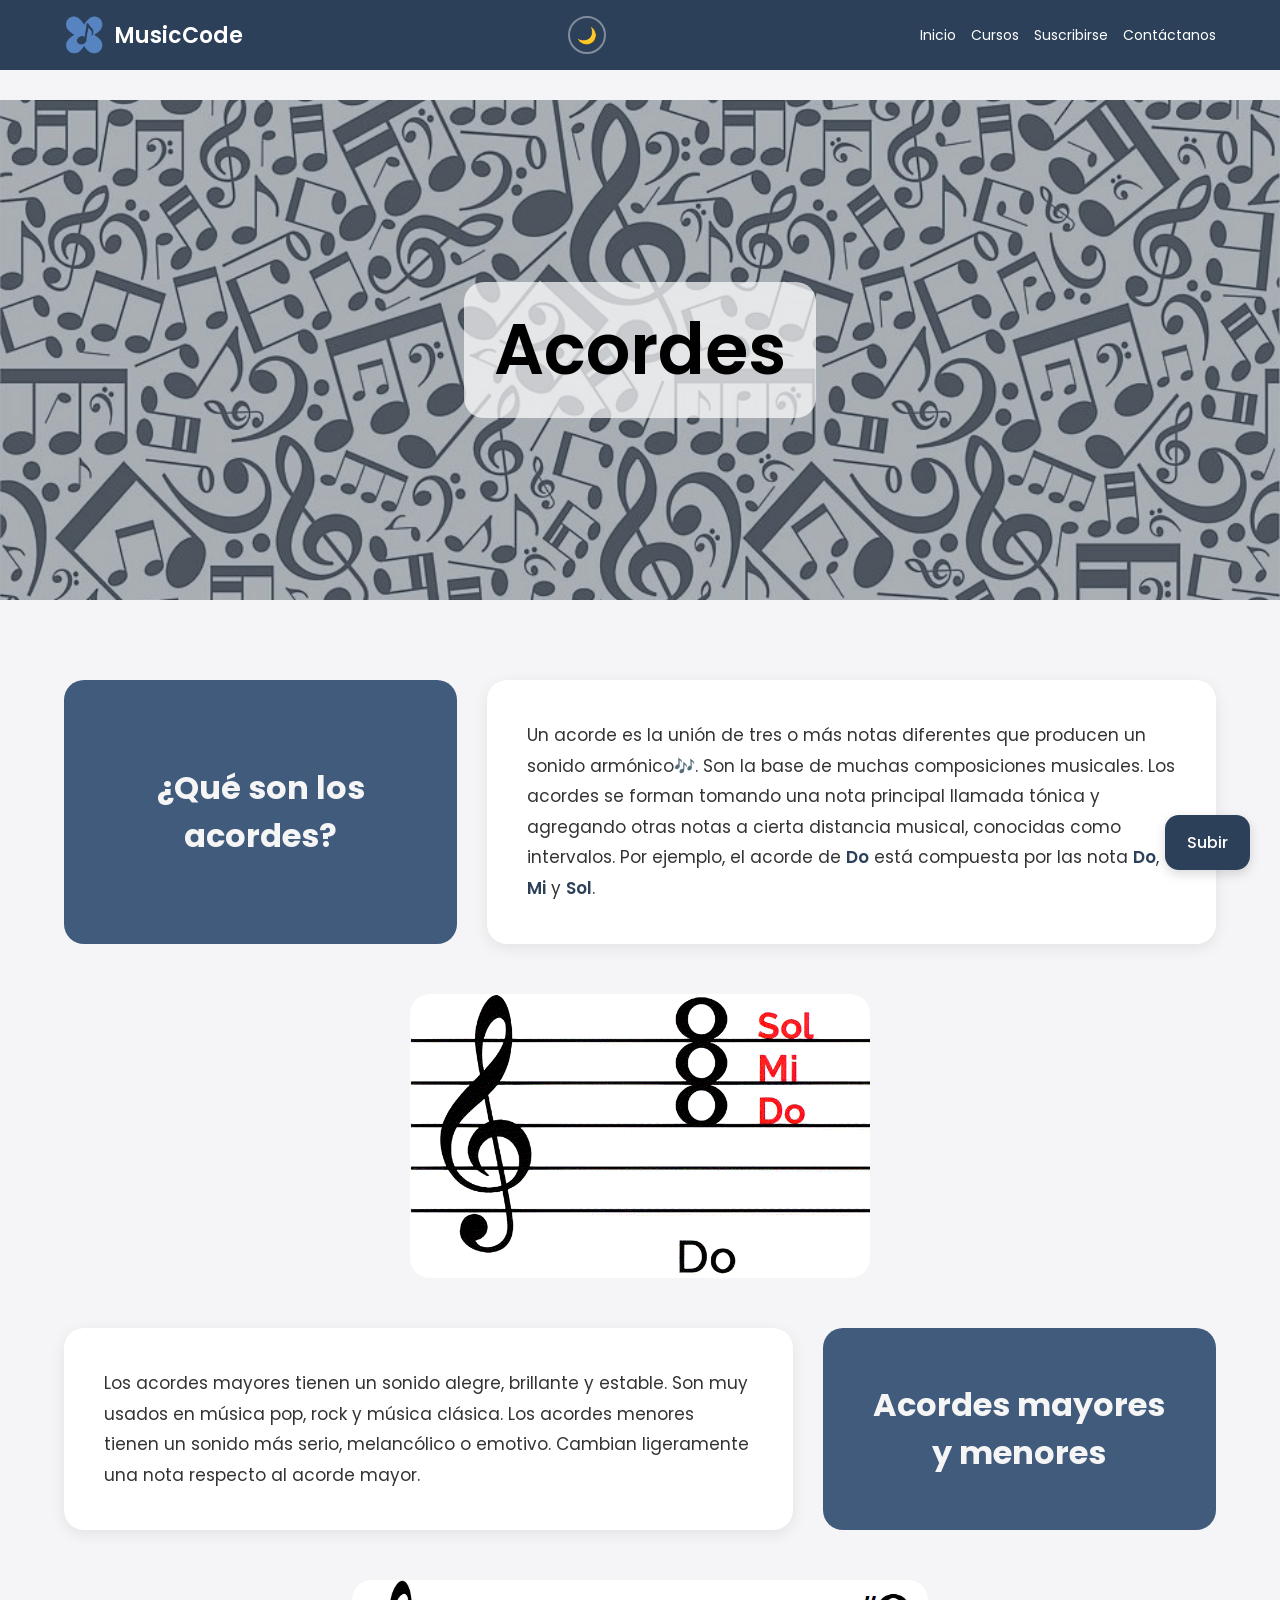
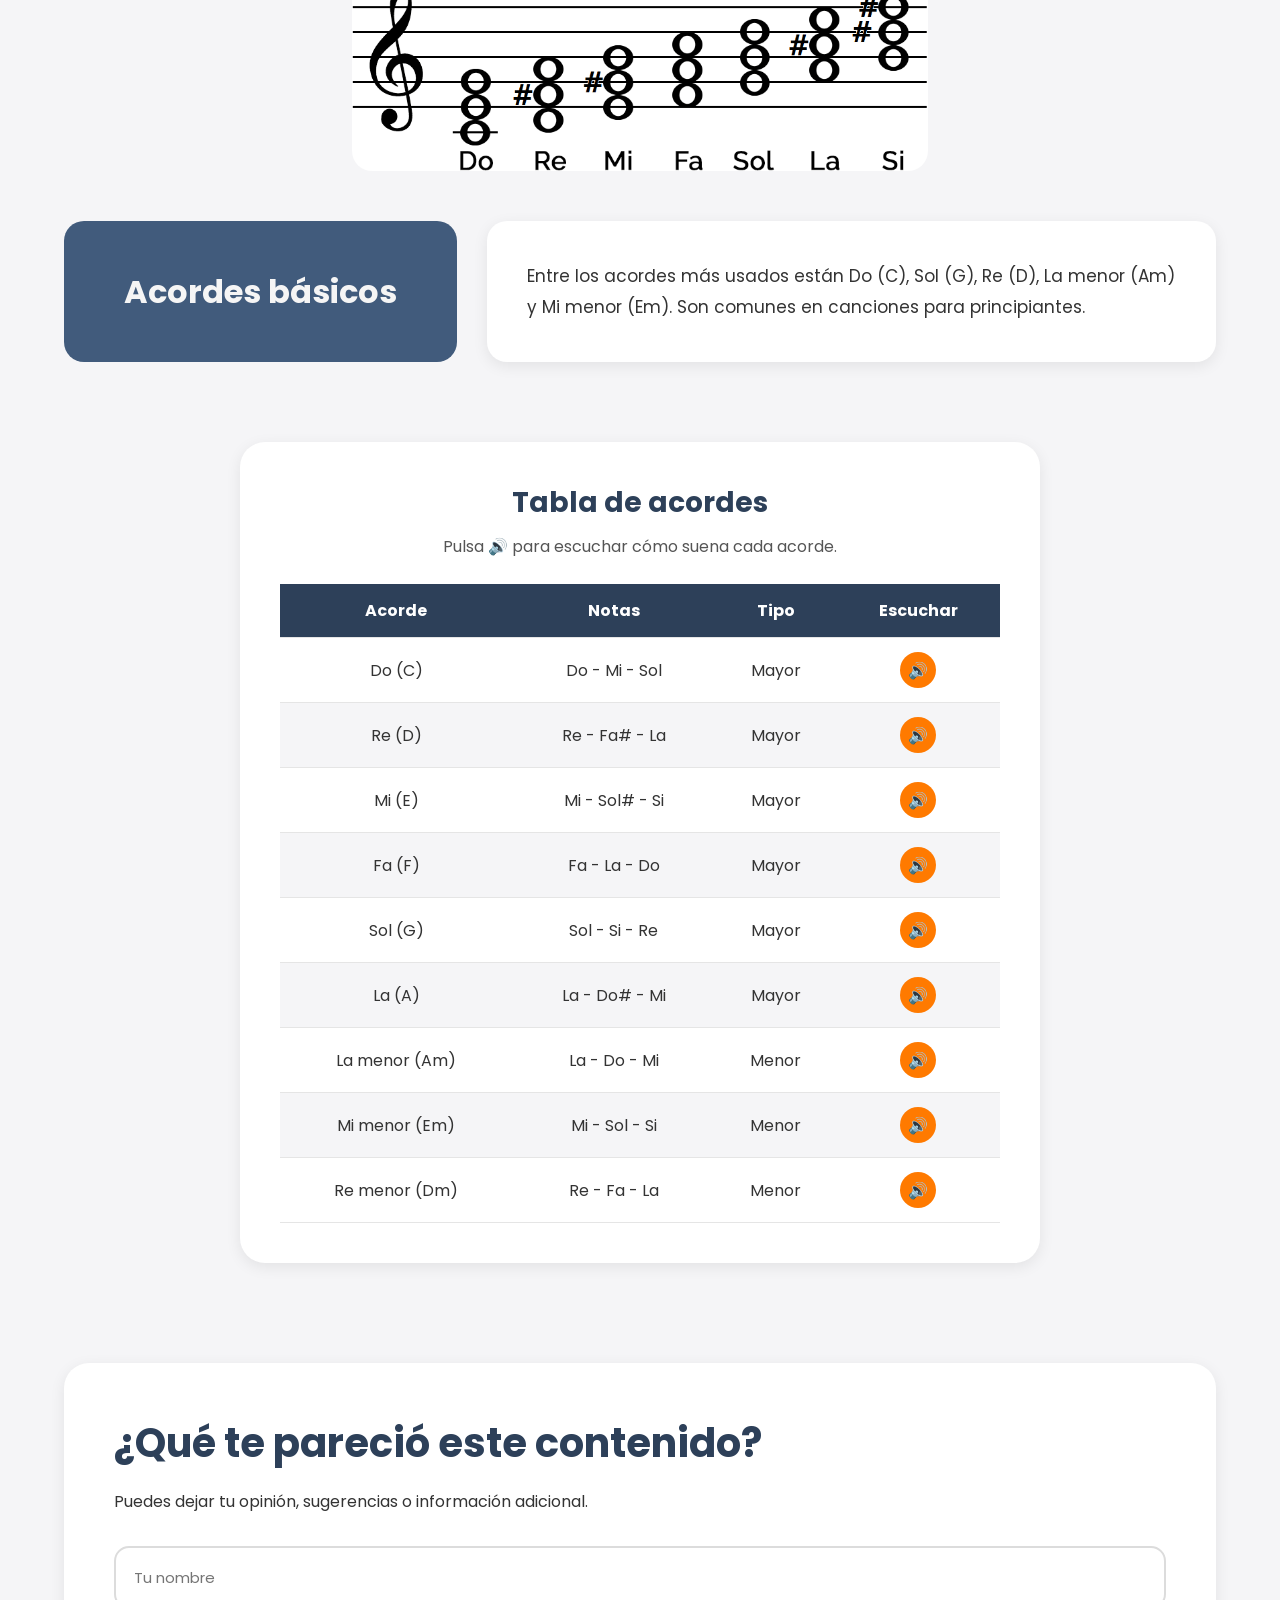
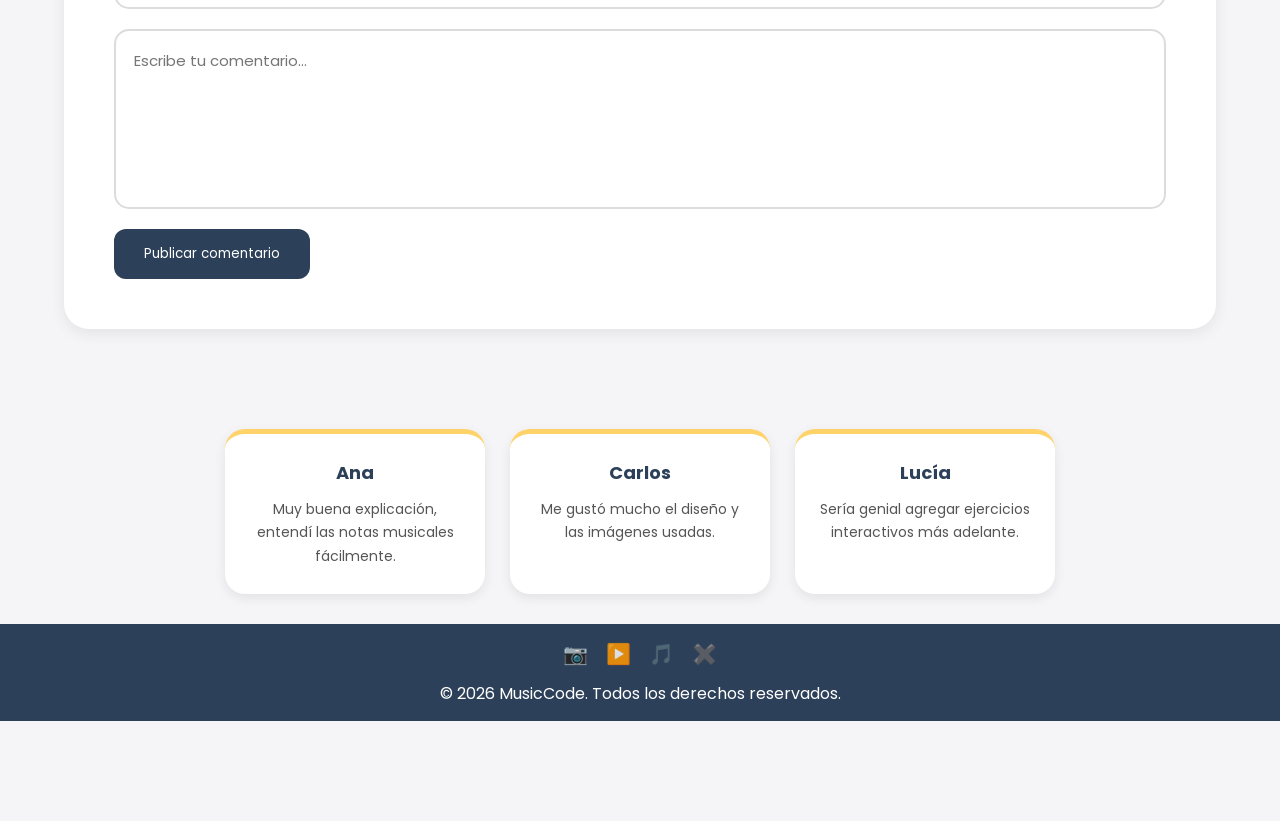
==== commit 4c5c1b88: "feat: nuevas funciones como metronomo, modo oscuro, escala de acordes, ..." ====
--- a/subpáginas/acordes.html
+++ b/subpáginas/acordes.html
@@ -7,7 +7,9 @@
     <title>Acordes - Music Code</title>
     <link rel="shortcut icon" href="../img/111.ico" type="x-icon">
     <link rel="stylesheet" href="../css/estiloAcordes.css">
+    <link rel="stylesheet" href="../css/tema.css">
     <link href="https://fonts.googleapis.com/css2?family=Poppins:wght@300;400;600&display=swap" rel="stylesheet">
+    <script>if (localStorage.getItem('tema') === 'oscuro' || (!localStorage.getItem('tema') && window.matchMedia('(prefers-color-scheme: dark)').matches)) { document.documentElement.style.backgroundColor = '#121826'; }</script>
 </head>
 
 <body id="top">
@@ -18,11 +20,13 @@
                 <img src="../img/111.ico" alt="MusicCode">
                 <span>MusicCode</span>
             </div>
+            <button class="toggle-tema" aria-label="Activar modo oscuro">🌙</button>
             <button class="menu-toggle" aria-label="Abrir menú">☰</button>
             <div class="nav-links">
                 <a href="../index.html#inicio" class="nav-link">Inicio</a>
                 <a href="../index.html#cursos" class="nav-link">Cursos</a>
                 <a href="../subpáginas/Suscribirse.html" class="nav-link">Suscribirse</a>
+                <a href="../subpáginas/contacto.html" class="nav-link">Contáctanos</a>
             </div>
         </div>
     </nav>
@@ -111,6 +115,81 @@
 
     </section>
 
+    <!-- TABLA DE ACORDES -->
+    <section class="tabla-acordes-seccion">
+        <h2>Tabla de acordes</h2>
+        <p class="tabla-acordes-texto">Pulsa 🔊 para escuchar cómo suena cada acorde.</p>
+
+        <div class="contenedor-tabla">
+            <table class="tabla-acordes">
+                <thead>
+                    <tr>
+                        <th>Acorde</th>
+                        <th>Notas</th>
+                        <th>Tipo</th>
+                        <th>Escuchar</th>
+                    </tr>
+                </thead>
+                <tbody>
+                    <tr>
+                        <td>Do (C)</td>
+                        <td>Do - Mi - Sol</td>
+                        <td>Mayor</td>
+                        <td><button class="btn-escuchar" data-notas="Do,Mi,Sol">🔊</button></td>
+                    </tr>
+                    <tr>
+                        <td>Re (D)</td>
+                        <td>Re - Fa# - La</td>
+                        <td>Mayor</td>
+                        <td><button class="btn-escuchar" data-notas="Re,Fa#,La">🔊</button></td>
+                    </tr>
+                    <tr>
+                        <td>Mi (E)</td>
+                        <td>Mi - Sol# - Si</td>
+                        <td>Mayor</td>
+                        <td><button class="btn-escuchar" data-notas="Mi,Sol#,Si">🔊</button></td>
+                    </tr>
+                    <tr>
+                        <td>Fa (F)</td>
+                        <td>Fa - La - Do</td>
+                        <td>Mayor</td>
+                        <td><button class="btn-escuchar" data-notas="Fa,La,Do">🔊</button></td>
+                    </tr>
+                    <tr>
+                        <td>Sol (G)</td>
+                        <td>Sol - Si - Re</td>
+                        <td>Mayor</td>
+                        <td><button class="btn-escuchar" data-notas="Sol,Si,Re">🔊</button></td>
+                    </tr>
+                    <tr>
+                        <td>La (A)</td>
+                        <td>La - Do# - Mi</td>
+                        <td>Mayor</td>
+                        <td><button class="btn-escuchar" data-notas="La,Do#,Mi">🔊</button></td>
+                    </tr>
+                    <tr>
+                        <td>La menor (Am)</td>
+                        <td>La - Do - Mi</td>
+                        <td>Menor</td>
+                        <td><button class="btn-escuchar" data-notas="La,Do,Mi">🔊</button></td>
+                    </tr>
+                    <tr>
+                        <td>Mi menor (Em)</td>
+                        <td>Mi - Sol - Si</td>
+                        <td>Menor</td>
+                        <td><button class="btn-escuchar" data-notas="Mi,Sol,Si">🔊</button></td>
+                    </tr>
+                    <tr>
+                        <td>Re menor (Dm)</td>
+                        <td>Re - Fa - La</td>
+                        <td>Menor</td>
+                        <td><button class="btn-escuchar" data-notas="Re,Fa,La">🔊</button></td>
+                    </tr>
+                </tbody>
+            </table>
+        </div>
+    </section>
+
     <!-- COMENTARIOS -->
 
     <section class="comentarios">
@@ -157,9 +236,23 @@
     </div>
 
     </div>
+
+    <footer>
+        <div class="footer-social">
+            <a href="#" class="social-link" aria-label="Instagram">📷</a>
+            <a href="#" class="social-link" aria-label="YouTube">▶️</a>
+            <a href="#" class="social-link" aria-label="TikTok">🎵</a>
+            <a href="#" class="social-link" aria-label="X">✖️</a>
+        </div>
+        <p>&copy; 2026 MusicCode. Todos los derechos reservados.</p>
+    </footer>
+
     <a href="#top" class="btn-arriba">Subir</a>
     <script src="../js/app.js"></script>
+    <script src="../js/tema.js"></script>
     <script src="../js/comentarios.js"></script>
+    <script src="../js/audio.js"></script>
+    <script src="../js/acordes.js"></script>
 </body>
 
 </html>
--- a/css/estiloAcordes.css
+++ b/css/estiloAcordes.css
@@ -360,4 +360,78 @@
     color: #2d4059;
 
     transform: translateY(-4px);
+}
+
+/* FOOTER */
+footer {
+    background-color: #2d4059;
+    color: white;
+    text-align: center;
+    padding: 15px;
+    margin-top: 30px;
+}
+
+/* TABLA DE ACORDES */
+.tabla-acordes-seccion {
+    width: 90%;
+    max-width: 800px;
+    margin: 60px auto;
+    background-color: white;
+    padding: 40px;
+    border-radius: 25px;
+    box-shadow: 0px 4px 15px rgba(0, 0, 0, 0.08);
+    text-align: center;
+}
+
+.tabla-acordes-seccion h2 {
+    color: #2d4059;
+    font-size: 28px;
+    margin-bottom: 10px;
+}
+
+.tabla-acordes-texto {
+    color: #555;
+    margin-bottom: 25px;
+}
+
+.contenedor-tabla {
+    overflow-x: auto;
+}
+
+.tabla-acordes {
+    width: 100%;
+    border-collapse: collapse;
+}
+
+.tabla-acordes th,
+.tabla-acordes td {
+    padding: 14px;
+    text-align: center;
+    border-bottom: 1px solid #e5e5e5;
+}
+
+.tabla-acordes th {
+    background-color: #2d4059;
+    color: white;
+}
+
+.tabla-acordes tr:nth-child(even) td {
+    background-color: #f5f5f7;
+}
+
+.btn-escuchar {
+    background-color: #ff7a00;
+    color: white;
+    border: none;
+    width: 36px;
+    height: 36px;
+    border-radius: 50%;
+    cursor: pointer;
+    font-size: 16px;
+    transition: 0.2s;
+}
+
+.btn-escuchar:hover {
+    background-color: #e56700;
+    transform: scale(1.1);
 }
--- a/css/tema.css
+++ b/css/tema.css
@@ -0,0 +1,191 @@
+/* Modo oscuro compartido por todas las páginas.
+   Se apoya en las clases comunes que ya existen en cada hoja de estilo. */
+
+.toggle-tema {
+    background: none;
+    border: 2px solid rgba(255, 255, 255, 0.4);
+    color: #fff;
+    font-size: 16px;
+    width: 38px;
+    height: 38px;
+    border-radius: 50%;
+    cursor: pointer;
+    display: flex;
+    align-items: center;
+    justify-content: center;
+    transition: 0.3s;
+    margin-left: 10px;
+}
+
+.toggle-tema:hover {
+    background-color: rgba(255, 255, 255, 0.15);
+}
+
+/* Redes sociales del footer (cuentas ficticias de ejemplo) */
+.footer-social {
+    display: flex;
+    justify-content: center;
+    gap: 18px;
+    margin-bottom: 12px;
+}
+
+.social-link {
+    color: #fff;
+    text-decoration: none;
+    font-size: 20px;
+    opacity: 0.85;
+    transition: 0.3s;
+    display: inline-block;
+}
+
+.social-link:hover {
+    opacity: 1;
+    transform: translateY(-3px);
+}
+
+body.dark-mode {
+    background-color: #121826;
+    color: #e4e6eb;
+}
+
+body.dark-mode,
+body.dark-mode * {
+    transition: background-color 0.3s, color 0.3s, border-color 0.3s;
+}
+
+body.dark-mode nav {
+    background-color: #0d1320;
+}
+
+body.dark-mode .tema-musical,
+body.dark-mode .card,
+body.dark-mode .comentarios,
+body.dark-mode .comentario-ejemplo,
+body.dark-mode .texto-info,
+body.dark-mode .form-comentarios,
+body.dark-mode .mensaje-exito,
+body.dark-mode .contenedor-tabla,
+body.dark-mode table,
+body.dark-mode .reproductor,
+body.dark-mode .escalas-interactivas,
+body.dark-mode .metronomo-seccion,
+body.dark-mode .tabla-acordes-seccion {
+    background-color: #1b2233;
+    color: #e4e6eb;
+    box-shadow: 0 5px 15px rgba(0, 0, 0, 0.35);
+}
+
+body.dark-mode .reproductor h2,
+body.dark-mode .escalas-interactivas h2,
+body.dark-mode .metronomo-seccion h2,
+body.dark-mode .tabla-acordes-seccion h2 {
+    color: #ffd369;
+}
+
+body.dark-mode .reproductor-texto,
+body.dark-mode .escalas-texto,
+body.dark-mode .metronomo-texto,
+body.dark-mode .tabla-acordes-texto {
+    color: #b8bdc9;
+}
+
+body.dark-mode .campo-escala label,
+body.dark-mode .bpm-control label,
+body.dark-mode .compas-control label {
+    color: #ffd369;
+}
+
+body.dark-mode .campo-escala select,
+body.dark-mode .compas-control select {
+    background-color: #232c42;
+    color: #e4e6eb;
+    border-color: #3a445e;
+}
+
+body.dark-mode .subtitulo-box {
+    background-color: #2a3550;
+}
+
+body.dark-mode .card {
+    background-color: #1e2a44;
+}
+
+body.dark-mode .card h3 {
+    color: #ffd369;
+}
+
+body.dark-mode .card p {
+    color: #b8bdc9;
+}
+
+body.dark-mode .comentarios h2,
+body.dark-mode .tema-musical h2,
+body.dark-mode .campo label,
+body.dark-mode .letrasG,
+body.dark-mode .mensaje-exito h1 {
+    color: #ffd369;
+}
+
+body.dark-mode .mensaje-exito p {
+    color: #b8bdc9;
+}
+
+body.dark-mode .comentario-ejemplo h4 {
+    color: #ffd369;
+}
+
+body.dark-mode .comentario-ejemplo p,
+body.dark-mode header p,
+body.dark-mode .comentario-texto {
+    color: #b8bdc9;
+}
+
+body.dark-mode .form-comentarios input,
+body.dark-mode .form-comentarios textarea,
+body.dark-mode .campo input,
+body.dark-mode .campo select,
+body.dark-mode .campo textarea {
+    background-color: #232c42;
+    color: #e4e6eb;
+    border-color: #3a445e;
+}
+
+body.dark-mode th,
+body.dark-mode td {
+    border-color: #3a445e;
+}
+
+body.dark-mode tr:nth-child(even) td {
+    background-color: #202a41;
+}
+
+body.dark-mode footer {
+    background-color: #0d1320;
+}
+
+body.dark-mode .btn-arriba {
+    background-color: #ffd369;
+    color: #121826;
+}
+
+body.dark-mode .btn-arriba:hover {
+    background-color: #ff7a00;
+    color: #fff;
+}
+
+body.dark-mode .nota {
+    color: #ffd369;
+}
+
+body.dark-mode .redes-sociales h2 {
+    color: #ffd369;
+}
+
+body.dark-mode .red-social {
+    background-color: #1b2233;
+    color: #e4e6eb;
+}
+
+body.dark-mode .mensaje-confirmacion {
+    color: #ffd369;
+}
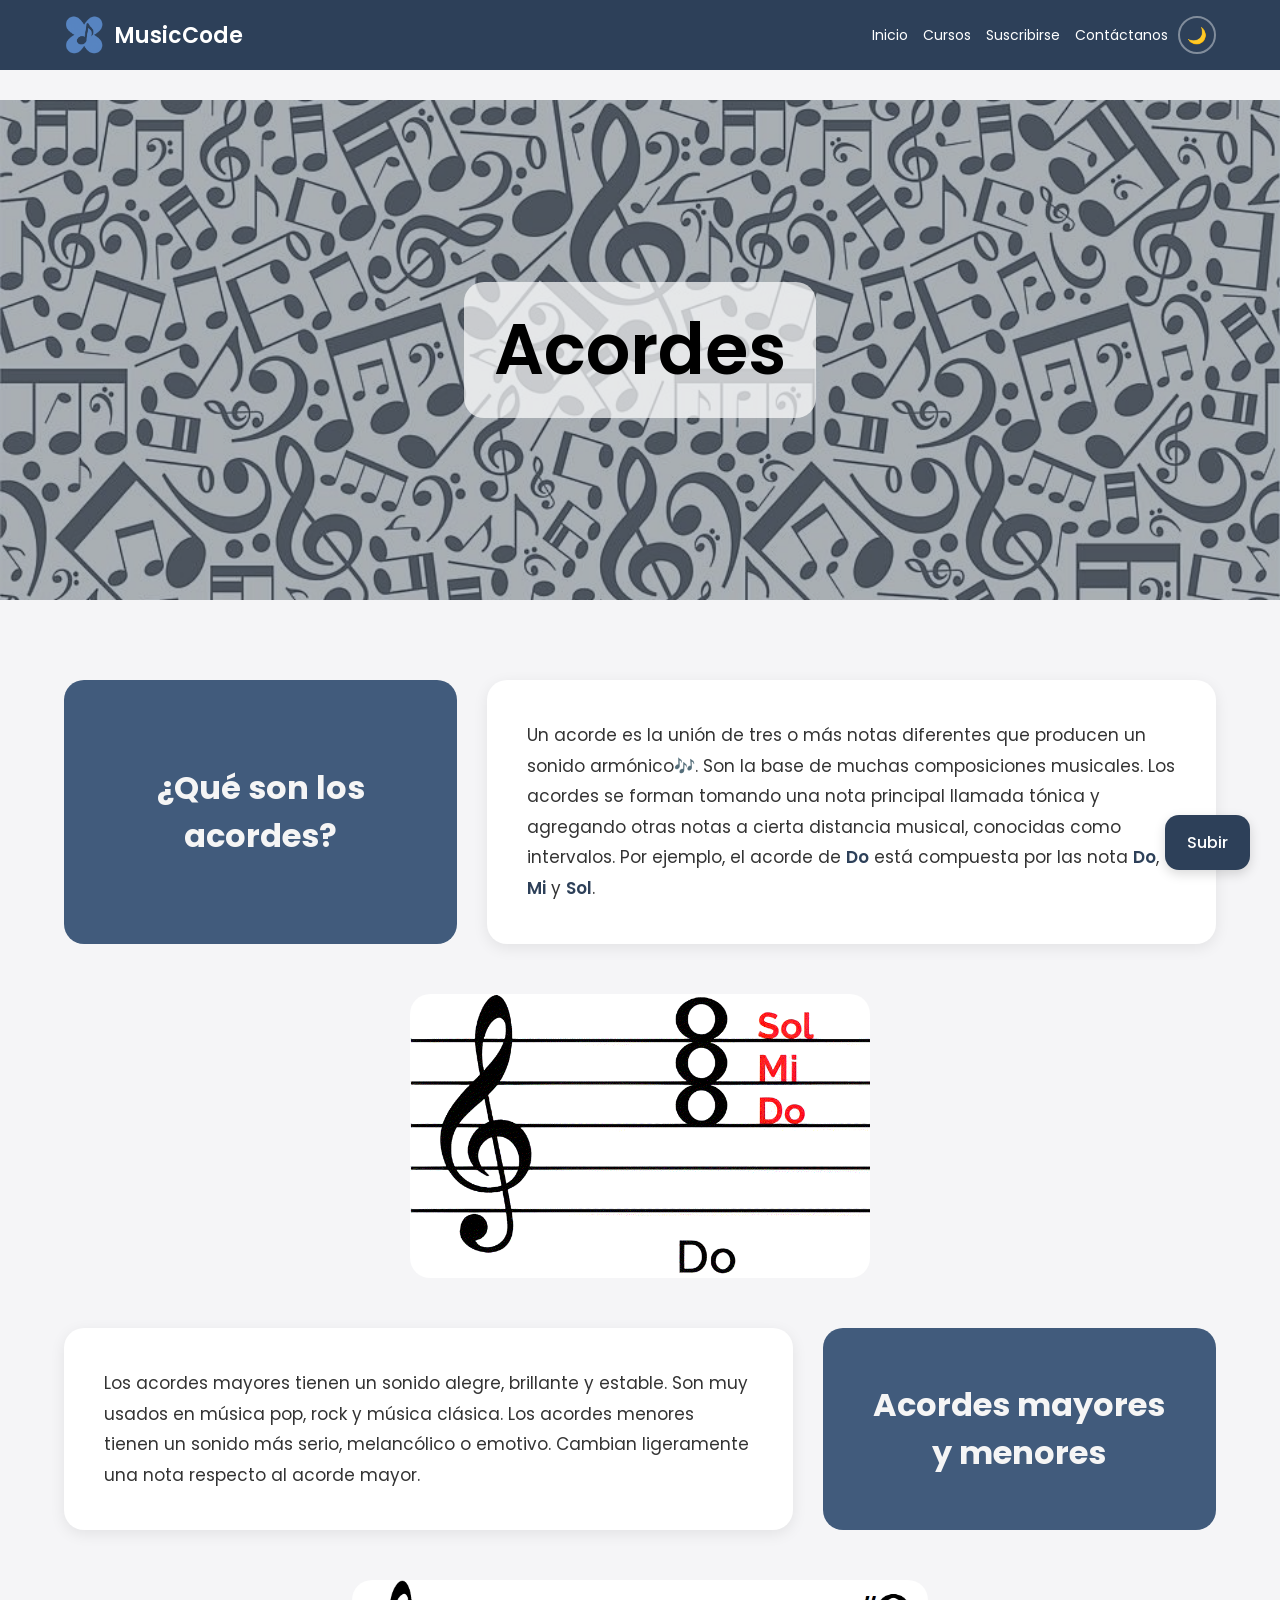
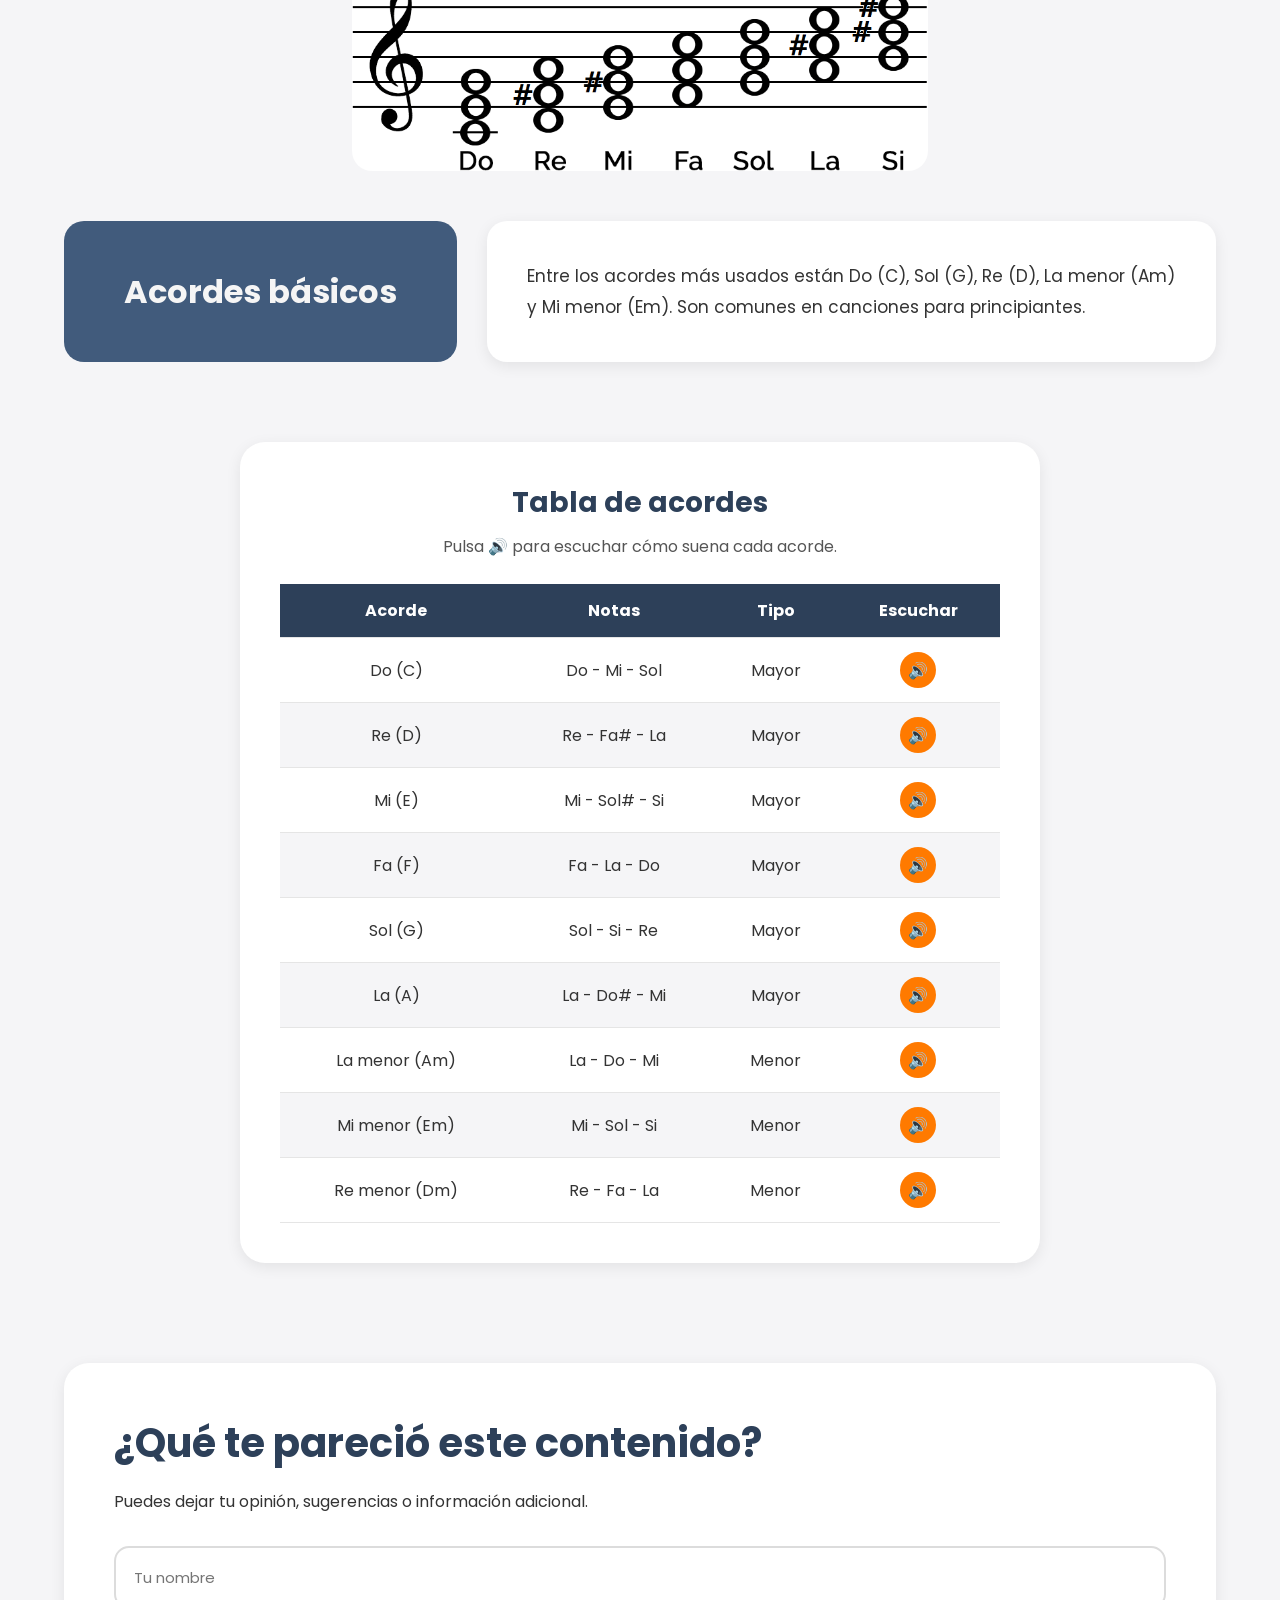
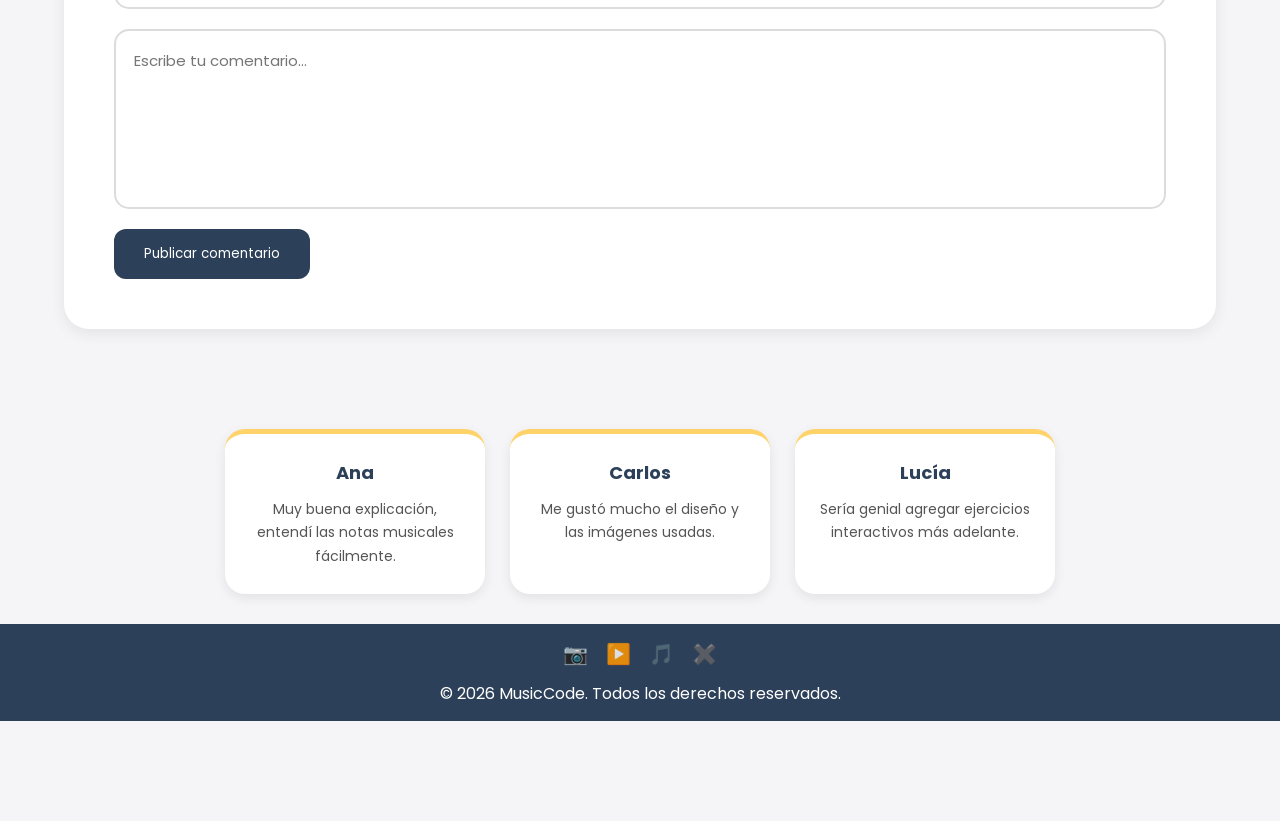
==== commit 20f5b8e7: "feat: two new ideas xd" ====
--- a/subpáginas/acordes.html
+++ b/subpáginas/acordes.html
@@ -20,7 +20,6 @@
                 <img src="../img/111.ico" alt="MusicCode">
                 <span>MusicCode</span>
             </div>
-            <button class="toggle-tema" aria-label="Activar modo oscuro">🌙</button>
             <button class="menu-toggle" aria-label="Abrir menú">☰</button>
             <div class="nav-links">
                 <a href="../index.html#inicio" class="nav-link">Inicio</a>
@@ -28,6 +27,7 @@
                 <a href="../subpáginas/Suscribirse.html" class="nav-link">Suscribirse</a>
                 <a href="../subpáginas/contacto.html" class="nav-link">Contáctanos</a>
             </div>
+            <button class="toggle-tema" aria-label="Activar modo oscuro">🌙</button>
         </div>
     </nav>
 
--- a/css/tema.css
+++ b/css/tema.css
@@ -21,6 +21,17 @@
     background-color: rgba(255, 255, 255, 0.15);
 }
 
+/* Empuja el menú (o el botón hamburguesa en móvil) hacia la derecha,
+   para que el botón de tema quede pegado justo después de los enlaces */
+.contenedor-nav {
+    justify-content: flex-start;
+}
+
+.nav-links,
+.menu-toggle {
+    margin-left: auto;
+}
+
 /* Redes sociales del footer (cuentas ficticias de ejemplo) */
 .footer-social {
     display: flex;
@@ -91,15 +102,26 @@
 
 body.dark-mode .campo-escala label,
 body.dark-mode .bpm-control label,
-body.dark-mode .compas-control label {
+body.dark-mode .compas-control label,
+body.dark-mode .campo-intervalo label {
     color: #ffd369;
 }
 
 body.dark-mode .campo-escala select,
-body.dark-mode .compas-control select {
+body.dark-mode .compas-control select,
+body.dark-mode .campo-intervalo select {
     background-color: #232c42;
     color: #e4e6eb;
     border-color: #3a445e;
+}
+
+body.dark-mode .resultado-intervalo,
+body.dark-mode .resultado-juego {
+    color: #ffd369;
+}
+
+body.dark-mode .puntaje-juego {
+    color: #b8bdc9;
 }
 
 body.dark-mode .subtitulo-box {
